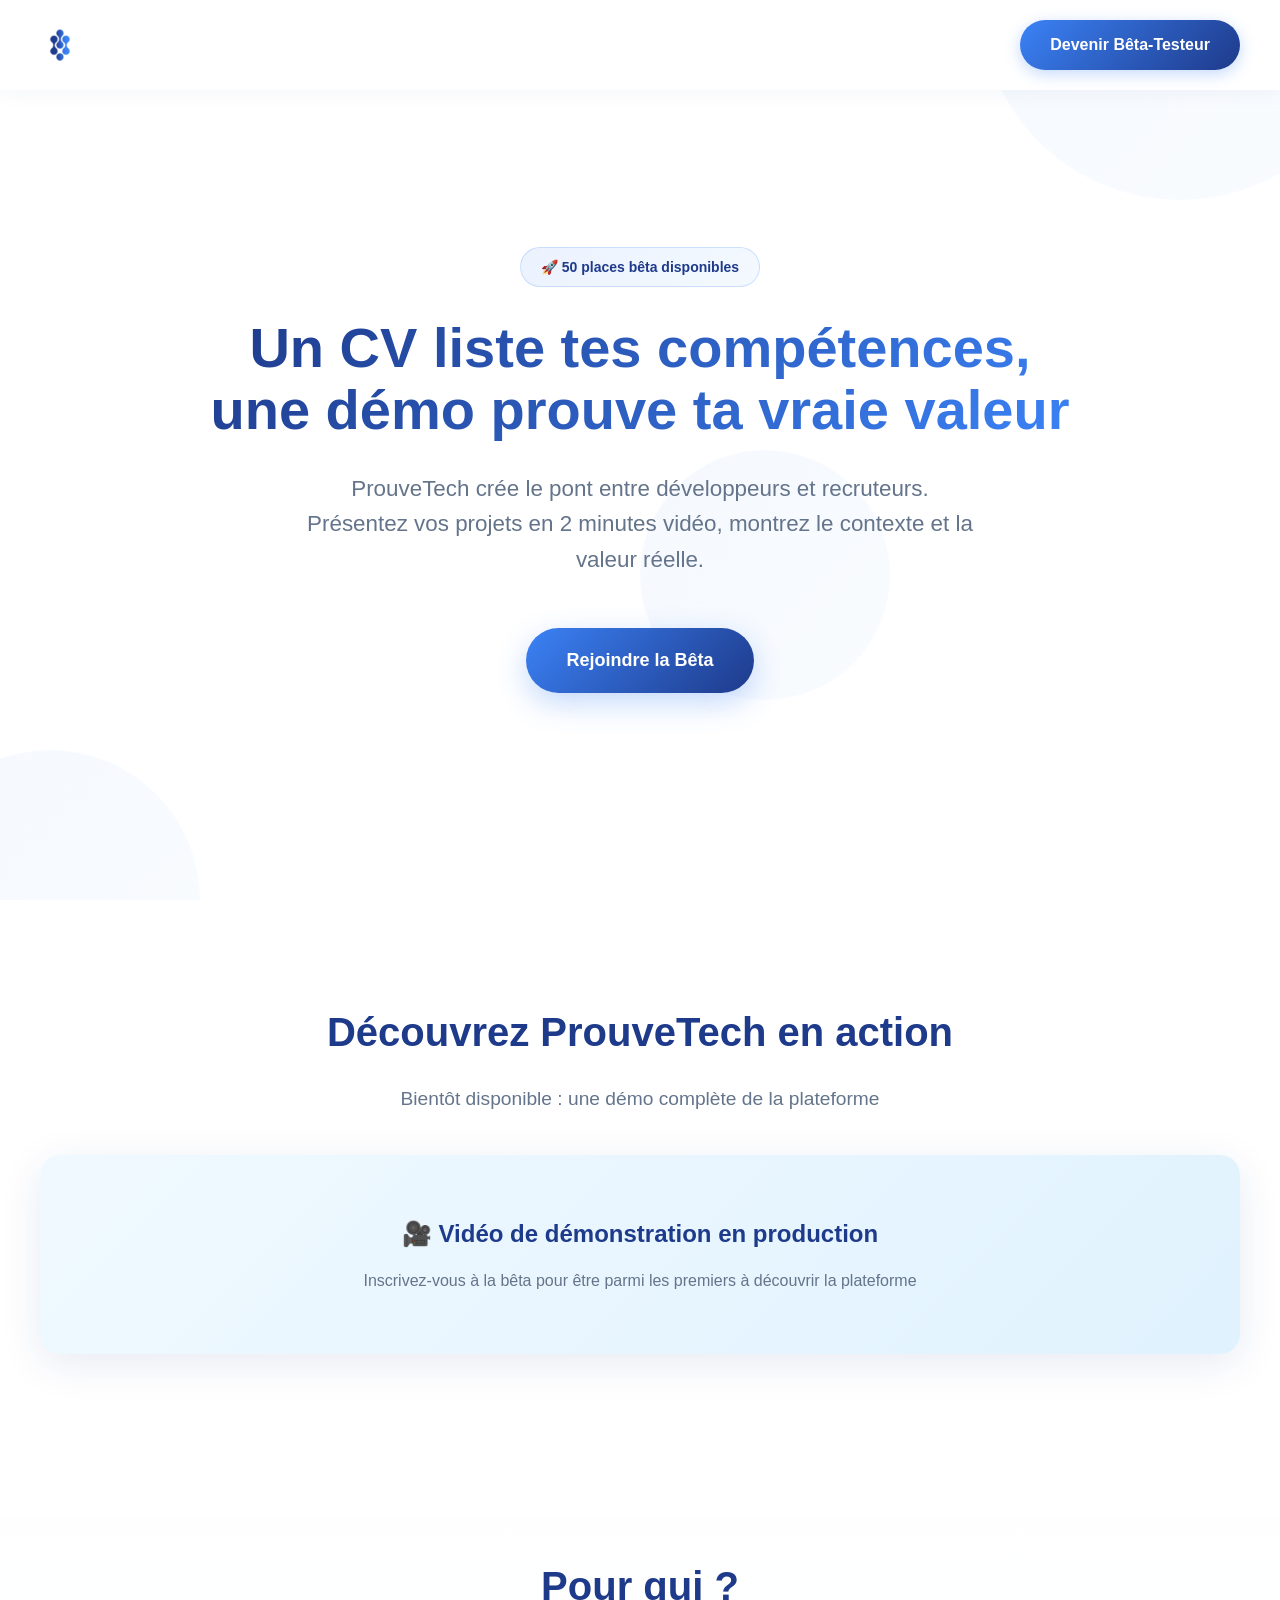
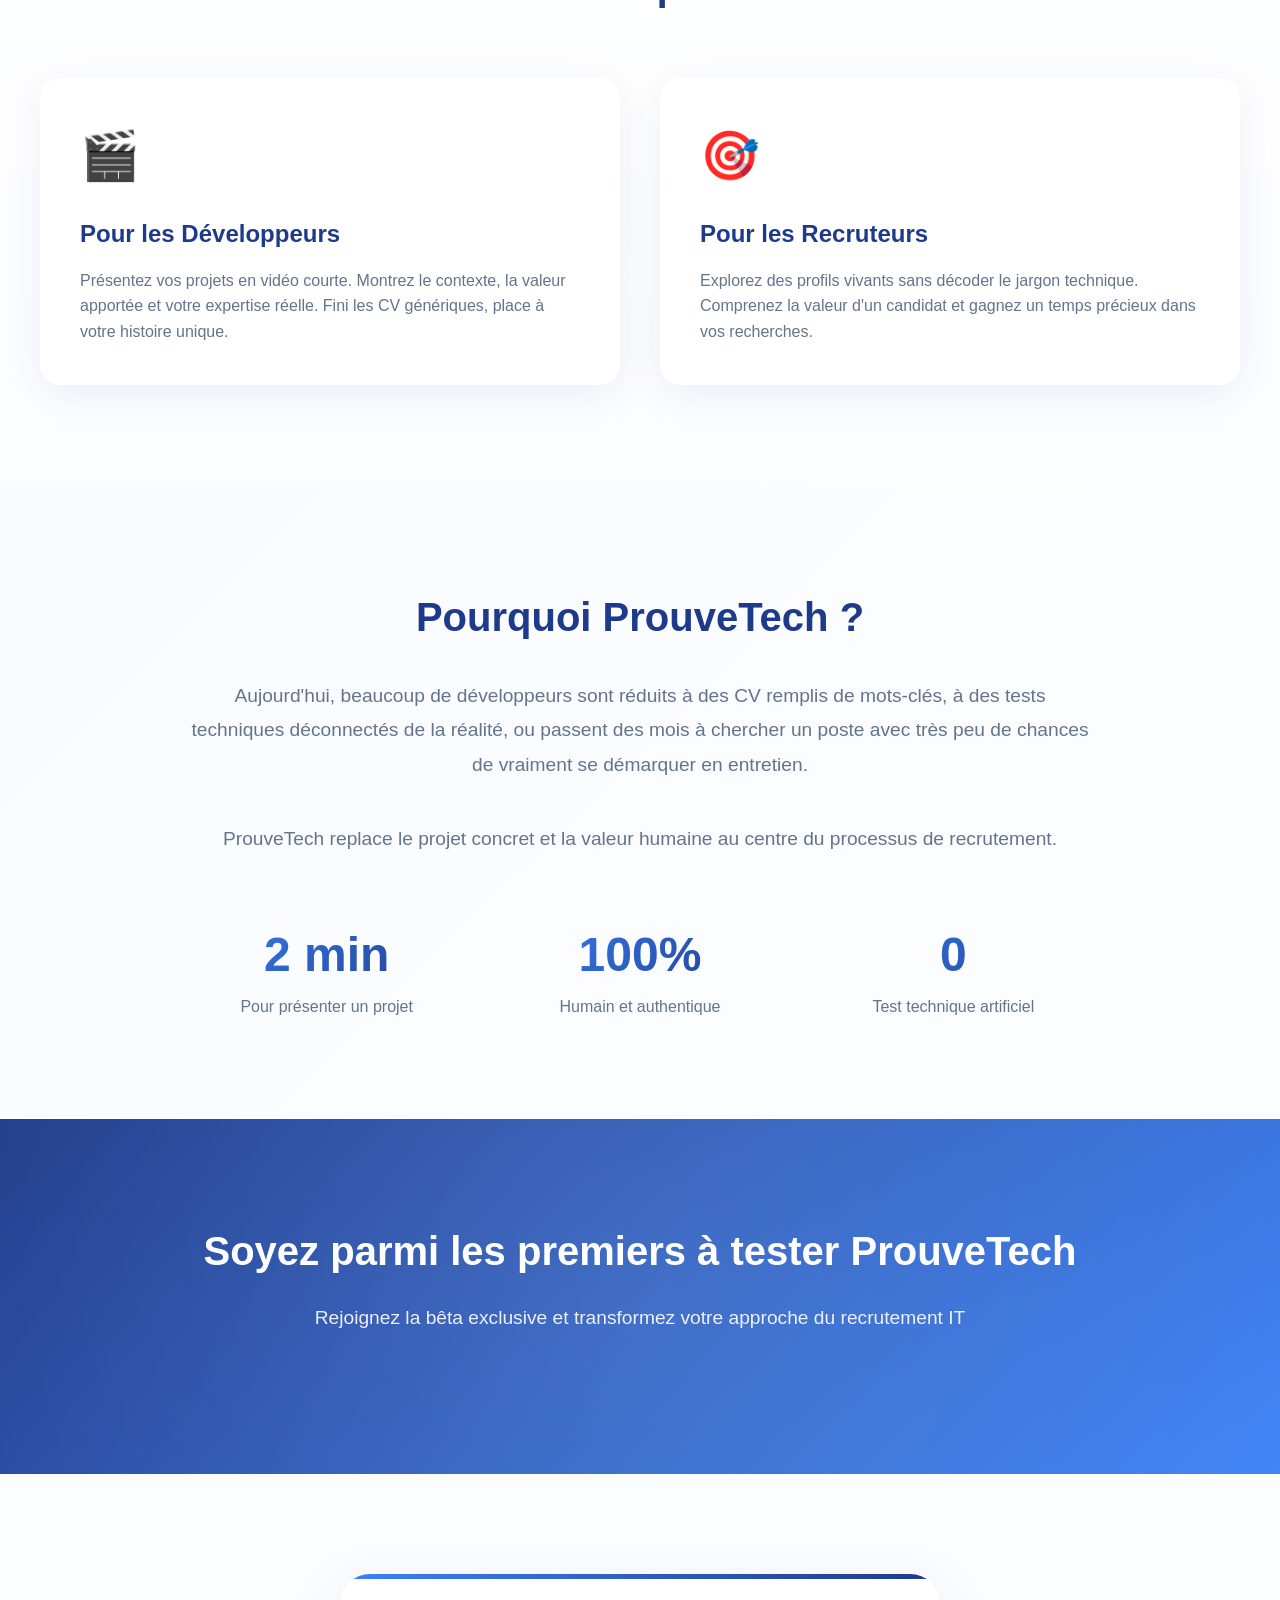
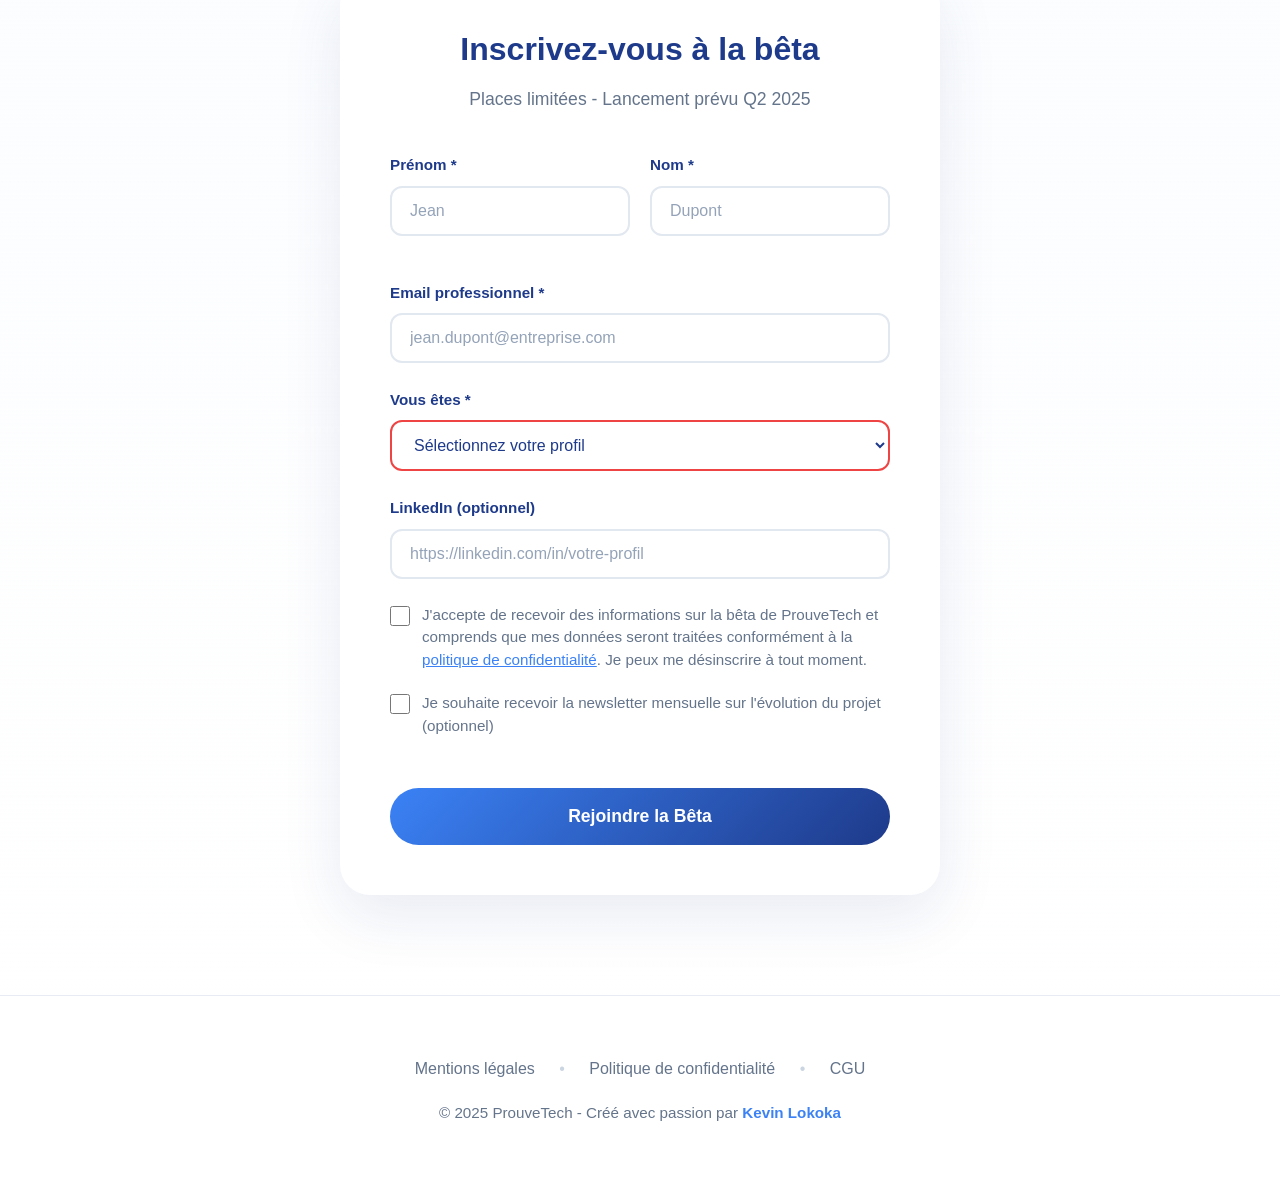
==== index.html @ 86be0322 "config" ====
<!DOCTYPE html>
<html lang="fr">
<head>
    <meta charset="UTF-8">
    <meta name="viewport" content="width=device-width, initial-scale=1.0">
    <title>ProuveTech - Prouvez votre valeur de développeur en vidéo</title>
    <meta name="description" content="ProuveTech révolutionne le recrutement IT. Présentez vos projets en 2 minutes vidéo et démarquez-vous. Rejoignez la bêta exclusive.">
    
    <!-- Open Graph / Facebook -->
    <meta property="og:type" content="website">
    <meta property="og:url" content="https://prouvetech.com/">
    <meta property="og:title" content="ProuveTech - Un CV liste vos compétences, une démo prouve votre valeur">
    <meta property="og:description" content="Créez le pont entre développeurs et recruteurs. Présentez vos projets en vidéo, montrez votre vraie valeur.">
    <meta property="og:image" content="https://prouvetech.com/images/og-image.jpg">
    
    <!-- Twitter -->
    <meta property="twitter:card" content="summary_large_image">
    <meta property="twitter:url" content="https://prouvetech.com/">
    <meta property="twitter:title" content="ProuveTech - Prouvez votre valeur de développeur">
    <meta property="twitter:description" content="Créez le pont entre développeurs et recruteurs. Présentez vos projets en vidéo.">
    
    <!-- Favicons -->
    <!-- <link rel="icon" type="image/png" sizes="32x32" href="/images/logo.png">
    <link rel="icon" type="image/png" sizes="16x16" href="/images/logo.png"> -->
    
    <!-- CSS -->
    <link rel="stylesheet" href="css/style.min.css">
    
    <!-- Google Analytics - Remplacez GA_MEASUREMENT_ID -->
    <script async src="https://www.googletagmanager.com/gtag/js?id=GA_MEASUREMENT_ID"></script>
    <script>
        window.dataLayer = window.dataLayer || [];
        function gtag(){dataLayer.push(arguments);}
        gtag('js', new Date());
        gtag('config', 'GA_MEASUREMENT_ID');
    </script>
</head>
<body>
    <!-- Fond dynamique animé -->
    <div class="dynamic-bg">
        <div class="floating-shape shape1"></div>
        <div class="floating-shape shape2"></div>
        <div class="floating-shape shape3"></div>
    </div>

    <!-- Navigation -->
    <nav>
        <div class="nav-container">
            <div class="logo">
                <img src="images/logo.png" alt="ProuveTech" class="logo-img" width="200" height="40">
            </div>
            <a href="#inscription" class="cta-nav">Devenir Bêta-Testeur</a>
        </div>
    </nav>

    <!-- Hero Section -->
    <section class="hero">
        <div class="hero-content">
            <span class="badge">🚀 50 places bêta disponibles</span>
            <h1>Un CV liste tes compétences,<br>une démo prouve ta vraie valeur</h1>
            <p class="subtitle">
                ProuveTech crée le pont entre développeurs et recruteurs.<br>
                Présentez vos projets en 2 minutes vidéo, montrez le contexte et la valeur réelle.
            </p>
            <div class="cta-container">
                <a href="#inscription" class="cta-primary">Rejoindre la Bêta</a>
                <!-- <a href="#video-demo" class="cta-secondary">Voir la Démo</a> -->
            </div>
        </div>
    </section>

    <!-- Video Section -->
    <section class="video-section fade-in-section" id="video-demo">
        <div class="video-container">
            <h2 class="video-title">Découvrez ProuveTech en action</h2>
            <p class="video-subtitle">
                Bientôt disponible : une démo complète de la plateforme
            </p>
            <div class="video-placeholder">
                <div class="video-coming-soon">🎥 Vidéo de démonstration en production</div>
                <p class="video-coming-text">
                    Inscrivez-vous à la bêta pour être parmi les premiers à découvrir la plateforme
                </p>
            </div>
        </div>
    </section>

    <!-- Features -->
    <section class="features fade-in-section" id="features">
        <div class="features-container">
            <h2 class="features-title">Pour qui ?</h2>
            <div class="features-grid">
                <div class="feature-card">
                    <span class="feature-icon">🎬</span>
                    <h3 class="feature-title">Pour les Développeurs</h3>
                    <p class="feature-description">
                        Présentez vos projets en vidéo courte. Montrez le contexte, 
                        la valeur apportée et votre expertise réelle. Fini les CV génériques, 
                        place à votre histoire unique.
                    </p>
                </div>
                <div class="feature-card">
                    <span class="feature-icon">🎯</span>
                    <h3 class="feature-title">Pour les Recruteurs</h3>
                    <p class="feature-description">
                        Explorez des profils vivants sans décoder le jargon technique. 
                        Comprenez la valeur d'un candidat et gagnez un temps 
                        précieux dans vos recherches.
                    </p>
                </div>
            </div>
        </div>
    </section>

    <!-- Value Proposition -->
    <section class="value-prop fade-in-section">
        <div class="value-prop-container">
            <h2 class="value-prop-title">Pourquoi ProuveTech ?</h2>
            <p class="value-prop-text">
                Aujourd'hui, beaucoup de développeurs sont réduits à des CV remplis de mots-clés, 
                à des tests techniques déconnectés de la réalité, 
                ou passent des mois à chercher un poste avec très peu de chances de vraiment se démarquer en entretien.
            </p>
            <p class="value-prop-text">
                ProuveTech replace le projet 
                concret et la valeur humaine au centre du processus de recrutement.
            </p>
            <div class="stats-grid">
                <div class="stat">
                    <span class="stat-number">2 min</span>
                    <span class="stat-label">Pour présenter un projet</span>
                </div>
                <div class="stat">
                    <span class="stat-number">100%</span>
                    <span class="stat-label">Humain et authentique</span>
                </div>
                <div class="stat">
                    <span class="stat-number">0</span>
                    <span class="stat-label">Test technique artificiel</span>
                </div>
            </div>
        </div>
    </section>

    <!-- CTA Section -->
    <section class="cta-section" id="inscription">
        <div class="cta-section-content">
            <h2>Soyez parmi les premiers à tester ProuveTech</h2>
            <p>Rejoignez la bêta exclusive et transformez votre approche du recrutement IT</p>
        </div>
    </section>

    <!-- Formulaire d'inscription -->
    <section class="signup-form-section" id="signup-form">
        <div class="form-container">
            <div class="form-header">
                <h2>Inscrivez-vous à la bêta</h2>
                <p>Places limitées - Lancement prévu Q2 2025</p>
            </div>
            
            <form id="betaForm" class="signup-form" action="/api/subscribe.php" method="POST">
                <div class="form-grid">
                    <div class="form-group">
                        <label for="firstName">Prénom *</label>
                        <input type="text" id="firstName" name="firstName" required placeholder="Jean" maxlength="100">
                    </div>
                    
                    <div class="form-group">
                        <label for="lastName">Nom *</label>
                        <input type="text" id="lastName" name="lastName" required placeholder="Dupont" maxlength="100">
                    </div>
                </div>
                
                <div class="form-group">
                    <label for="email">Email professionnel *</label>
                    <input type="email" id="email" name="email" required placeholder="jean.dupont@entreprise.com" maxlength="255">
                </div>
                
                <div class="form-group">
                    <label for="profile">Vous êtes *</label>
                    <select id="profile" name="profile" required>
                        <option value="">Sélectionnez votre profil</option>
                        <option value="developer">Développeur·se</option>
                        <option value="recruiter">Recruteur·se</option>
                        <option value="both">Les deux</option>
                    </select>
                </div>

                <div class="form-group">
                    <label for="linkedin">LinkedIn (optionnel)</label>
                    <input type="url" id="linkedin" name="linkedin" placeholder="https://linkedin.com/in/votre-profil">
                </div>

                <!-- Honeypot anti-spam -->
                <div style="display:none;">
                    <input type="text" name="website" tabindex="-1" autocomplete="off">
                </div>
                
                <!-- Consentement RGPD -->
                <div class="checkbox-group">
                    <label class="checkbox-label">
                        <input type="checkbox" name="consent" id="consent" required>
                        <span class="checkbox-text">
                            J'accepte de recevoir des informations sur la bêta de ProuveTech et comprends que mes données seront traitées conformément à la 
                            <a href="/legal/politique-confidentialite.html" target="_blank">politique de confidentialité</a>. 
                            Je peux me désinscrire à tout moment.
                        </span>
                    </label>
                </div>

                <div class="checkbox-group">
                    <label class="checkbox-label">
                        <input type="checkbox" name="newsletter" id="newsletter">
                        <span class="checkbox-text">
                            Je souhaite recevoir la newsletter mensuelle sur l'évolution du projet (optionnel)
                        </span>
                    </label>
                </div>
                
                <button type="submit" class="submit-btn">
                    <span class="btn-text">Rejoindre la Bêta</span>
                    <span class="btn-loader" style="display: none;">
                        <span class="spinner"></span>
                    </span>
                </button>
                
                <div class="form-success" style="display: none;">
                    <div class="success-icon">🎉</div>
                    <h3>Inscription confirmée !</h3>
                    <p>Vérifiez votre email pour confirmer votre inscription.</p>
                    <p class="success-detail">Vous recevrez vos accès bêta dès le lancement.</p>
                </div>

                <div class="form-error" style="display: none;">
                    <div class="error-icon">⚠️</div>
                    <h3>Une erreur est survenue</h3>
                    <p class="error-message"></p>
                    <button type="button" class="retry-btn" onclick="resetForm()">Réessayer</button>
                </div>
            </form>
        </div>
    </section>

    <!-- Footer -->
    <footer>
        <div class="footer-content">
            <div class="footer-links">
                <a href="/legal/mentions-legales.html">Mentions légales</a>
                <span class="separator">•</span>
                <a href="/legal/politique-confidentialite.html">Politique de confidentialité</a>
                <span class="separator">•</span>
                <a href="/legal/cgu.html">CGU</a>
            </div>
            <p class="footer-copyright">
                © 2025 ProuveTech - Créé avec passion par 
                <a href="https://www.linkedin.com/in/kevin-lokoka/" target="_blank" rel="noopener">Kevin Lokoka</a>
            </p>
        </div>
    </footer>

    <!-- Scripts -->
    <script src="js/main.min.js" defer></script>
</body>
</html>
---- css/style.min.css ----
/* ProuveTech CSS - Version optimisée */
* {
    margin: 0;
    padding: 0;
    box-sizing: border-box;
}

:root {
    --primary-blue: #1e3a8a;
    --secondary-blue: #3b82f6;
    --light-blue: #93c5fd;
    --text-gray: #64748b;
    --bg-light: #f0f9ff;
    --white: #ffffff;
    --error: #ef4444;
    --success: #10b981;
}

body {
    font-family: -apple-system, BlinkMacSystemFont, 'Segoe UI', Roboto, 'Helvetica Neue', sans-serif;
    background: var(--white);
    color: var(--primary-blue);
    overflow-x: hidden;
    position: relative;
    line-height: 1.6;
}

/* Fond animé dynamique */
.dynamic-bg {
    position: fixed;
    top: 0;
    left: 0;
    width: 100%;
    height: 100%;
    z-index: -1;
    overflow: hidden;
    pointer-events: none;
}

.floating-shape {
    position: absolute;
    border-radius: 50%;
    background: linear-gradient(135deg, rgba(59, 130, 246, 0.05), rgba(147, 197, 253, 0.05));
    animation: float 20s infinite ease-in-out;
    will-change: transform;
}

.shape1 {
    width: 400px;
    height: 400px;
    top: -200px;
    right: -100px;
    animation-duration: 25s;
}

.shape2 {
    width: 300px;
    height: 300px;
    bottom: -150px;
    left: -100px;
    animation-duration: 30s;
    animation-delay: 5s;
}

.shape3 {
    width: 250px;
    height: 250px;
    top: 50%;
    left: 50%;
    animation-duration: 35s;
    animation-delay: 10s;
}

@keyframes float {
    0%, 100% { transform: translate(0, 0) rotate(0deg) scale(1); }
    25% { transform: translate(100px, -100px) rotate(90deg) scale(1.1); }
    50% { transform: translate(-100px, 100px) rotate(180deg) scale(0.9); }
    75% { transform: translate(50px, 50px) rotate(270deg) scale(1.05); }
}

/* Navigation */
nav {
    position: fixed;
    top: 0;
    width: 100%;
    background: rgba(255, 255, 255, 0.95);
    backdrop-filter: blur(10px);
    -webkit-backdrop-filter: blur(10px);
    padding: 20px 40px;
    z-index: 1000;
    box-shadow: 0 2px 20px rgba(30, 58, 138, 0.05);
    animation: slideDown 0.5s ease-out;
}

@keyframes slideDown {
    from { transform: translateY(-100%); }
    to { transform: translateY(0); }
}

.nav-container {
    max-width: 1200px;
    margin: 0 auto;
    display: flex;
    justify-content: space-between;
    align-items: center;
}

.logo {
    display: flex;
    align-items: center;
    height: 40px;
}

.logo-img {
    height: 40px;
    width: auto;
    object-fit: contain;
    transition: transform 0.3s ease;
    cursor: pointer;
}

.logo-img:hover {
    transform: scale(1.05);
}

.cta-nav {
    background: linear-gradient(135deg, var(--secondary-blue), var(--primary-blue));
    color: var(--white);
    padding: 12px 30px;
    border-radius: 50px;
    text-decoration: none;
    font-weight: 600;
    transition: all 0.3s ease;
    box-shadow: 0 4px 15px rgba(59, 130, 246, 0.3);
}

.cta-nav:hover {
    transform: translateY(-2px);
    box-shadow: 0 6px 25px rgba(59, 130, 246, 0.4);
}

/* Hero Section */
.hero {
    min-height: 100vh;
    display: flex;
    align-items: center;
    justify-content: center;
    padding: 120px 40px 80px;
    position: relative;
}

.hero-content {
    max-width: 1200px;
    text-align: center;
    animation: fadeInUp 1s ease-out;
}

@keyframes fadeInUp {
    from {
        opacity: 0;
        transform: translateY(30px);
    }
    to {
        opacity: 1;
        transform: translateY(0);
    }
}

.badge {
    display: inline-block;
    background: linear-gradient(135deg, rgba(59, 130, 246, 0.1), rgba(147, 197, 253, 0.1));
    color: var(--primary-blue);
    padding: 8px 20px;
    border-radius: 50px;
    font-size: 14px;
    font-weight: 600;
    margin-bottom: 30px;
    animation: slideIn 0.5s ease-out;
    border: 1px solid rgba(59, 130, 246, 0.2);
}

@keyframes slideIn {
    from { transform: translateX(-50px); opacity: 0; }
    to { transform: translateX(0); opacity: 1; }
}

h1 {
    font-size: clamp(2rem, 5vw, 3.5rem);
    font-weight: 800;
    line-height: 1.1;
    margin-bottom: 30px;
    background: linear-gradient(135deg, var(--primary-blue), var(--secondary-blue));
    -webkit-background-clip: text;
    -webkit-text-fill-color: transparent;
    background-clip: text;
    animation: fadeIn 1s ease-out 0.2s both;
}

@keyframes fadeIn {
    from { opacity: 0; }
    to { opacity: 1; }
}

.subtitle {
    font-size: clamp(1.1rem, 2vw, 1.4rem);
    color: var(--text-gray);
    margin-bottom: 50px;
    max-width: 700px;
    margin-left: auto;
    margin-right: auto;
    animation: fadeIn 1s ease-out 0.4s both;
}

.cta-container {
    display: flex;
    gap: 20px;
    justify-content: center;
    flex-wrap: wrap;
    animation: fadeIn 1s ease-out 0.6s both;
}

.cta-primary {
    background: linear-gradient(135deg, var(--secondary-blue), var(--primary-blue));
    color: var(--white);
    padding: 18px 40px;
    border-radius: 50px;
    text-decoration: none;
    font-size: 18px;
    font-weight: 600;
    transition: all 0.3s ease;
    box-shadow: 0 10px 30px rgba(59, 130, 246, 0.3);
    position: relative;
    overflow: hidden;
}

.cta-primary::before {
    content: '';
    position: absolute;
    top: 0;
    left: -100%;
    width: 100%;
    height: 100%;
    background: linear-gradient(90deg, transparent, rgba(255,255,255,0.2), transparent);
    transition: left 0.5s;
}

.cta-primary:hover::before {
    left: 100%;
}

.cta-primary:hover {
    transform: translateY(-3px);
    box-shadow: 0 15px 40px rgba(59, 130, 246, 0.4);
}

.cta-secondary {
    background: var(--white);
    color: var(--primary-blue);
    padding: 18px 40px;
    border-radius: 50px;
    text-decoration: none;
    font-size: 18px;
    font-weight: 600;
    border: 2px solid var(--secondary-blue);
    transition: all 0.3s ease;
}

.cta-secondary:hover {
    background: var(--bg-light);
    transform: translateY(-3px);
    box-shadow: 0 10px 30px rgba(59, 130, 246, 0.2);
}

/* Features Grid */
.features {
    padding: 100px 40px;
    background: linear-gradient(180deg, transparent, rgba(59, 130, 246, 0.02));
}

.features-container {
    max-width: 1200px;
    margin: 0 auto;
}

.features-title {
    text-align: center;
    font-size: clamp(2rem, 4vw, 2.5rem);
    margin-bottom: 60px;
    color: var(--primary-blue);
}

.features-grid {
    display: grid;
    grid-template-columns: repeat(auto-fit, minmax(300px, 1fr));
    gap: 40px;
}

.feature-card {
    background: var(--white);
    padding: 40px;
    border-radius: 20px;
    box-shadow: 0 10px 40px rgba(30, 58, 138, 0.08);
    transition: all 0.3s ease;
    position: relative;
    overflow: hidden;
}

.feature-card::before {
    content: '';
    position: absolute;
    top: 0;
    left: 0;
    width: 100%;
    height: 4px;
    background: linear-gradient(90deg, var(--secondary-blue), var(--primary-blue));
    transform: scaleX(0);
    transition: transform 0.3s ease;
}

.feature-card:hover::before {
    transform: scaleX(1);
}

.feature-card:hover {
    transform: translateY(-10px);
    box-shadow: 0 20px 60px rgba(30, 58, 138, 0.15);
}

.feature-icon {
    font-size: 3rem;
    margin-bottom: 20px;
    display: inline-block;
    animation: bounce 2s infinite;
}

@keyframes bounce {
    0%, 100% { transform: translateY(0); }
    50% { transform: translateY(-10px); }
}

.feature-title {
    font-size: 1.5rem;
    margin-bottom: 15px;
    color: var(--primary-blue);
}

.feature-description {
    color: var(--text-gray);
    line-height: 1.6;
}

/* Value Proposition */
.value-prop {
    padding: 100px 40px;
    background: linear-gradient(135deg, rgba(59, 130, 246, 0.03), rgba(147, 197, 253, 0.03));
}

.value-prop-container {
    max-width: 900px;
    margin: 0 auto;
    text-align: center;
}

.value-prop-title {
    font-size: clamp(2rem, 4vw, 2.5rem);
    margin-bottom: 30px;
    color: var(--primary-blue);
}

.value-prop-text {
    font-size: 1.2rem;
    color: var(--text-gray);
    line-height: 1.8;
    margin-bottom: 40px;
}

.stats-grid {
    display: grid;
    grid-template-columns: repeat(auto-fit, minmax(200px, 1fr));
    gap: 40px;
    margin-top: 60px;
}

.stat {
    text-align: center;
}

.stat-number {
    font-size: clamp(2.5rem, 4vw, 3rem);
    font-weight: 800;
    background: linear-gradient(135deg, var(--secondary-blue), var(--primary-blue));
    -webkit-background-clip: text;
    -webkit-text-fill-color: transparent;
    background-clip: text;
    display: block;
    animation: countUp 2s ease-out;
}

@keyframes countUp {
    from { opacity: 0; transform: scale(0.5); }
    to { opacity: 1; transform: scale(1); }
}

.stat-label {
    color: var(--text-gray);
    margin-top: 10px;
}

/* Video Section */
.video-section {
    padding: 100px 40px;
    background: var(--white);
}

.video-container {
    max-width: 1200px;
    margin: 0 auto;
    text-align: center;
}

.video-title {
    font-size: clamp(2rem, 4vw, 2.5rem);
    color: var(--primary-blue);
    margin-bottom: 20px;
}

.video-subtitle {
    font-size: 1.2rem;
    color: var(--text-gray);
    margin-bottom: 40px;
}

.video-placeholder {
    background: linear-gradient(135deg, var(--bg-light), #e0f2fe);
    border-radius: 20px;
    padding: 60px;
    box-shadow: 0 10px 40px rgba(30, 58, 138, 0.1);
}

.video-coming-soon {
    font-size: 1.5rem;
    color: var(--primary-blue);
    font-weight: 600;
    margin-bottom: 15px;
}

.video-coming-text {
    color: var(--text-gray);
}

/* CTA Section */
.cta-section {
    padding: 100px 40px;
    background: linear-gradient(135deg, var(--primary-blue), var(--secondary-blue));
    text-align: center;
    position: relative;
    overflow: hidden;
}

.cta-section::before {
    content: '';
    position: absolute;
    top: -50%;
    left: -50%;
    width: 200%;
    height: 200%;
    background: radial-gradient(circle, rgba(255,255,255,0.1) 0%, transparent 70%);
    animation: rotate 30s linear infinite;
}

@keyframes rotate {
    from { transform: rotate(0deg); }
    to { transform: rotate(360deg); }
}

.cta-section-content {
    position: relative;
    z-index: 1;
}

.cta-section h2 {
    color: var(--white);
    font-size: clamp(2rem, 4vw, 2.5rem);
    margin-bottom: 20px;
}

.cta-section p {
    color: rgba(255,255,255,0.9);
    font-size: 1.2rem;
    margin-bottom: 40px;
}

/* Formulaire d'inscription */
.signup-form-section {
    padding: 100px 40px;
    background: linear-gradient(180deg, rgba(59, 130, 246, 0.02), var(--white));
    position: relative;
}

.form-container {
    max-width: 600px;
    margin: 0 auto;
    background: var(--white);
    border-radius: 30px;
    padding: 50px;
    box-shadow: 0 20px 60px rgba(30, 58, 138, 0.1);
    position: relative;
    overflow: hidden;
}

.form-container::before {
    content: '';
    position: absolute;
    top: 0;
    left: 0;
    right: 0;
    height: 5px;
    background: linear-gradient(90deg, var(--secondary-blue), var(--primary-blue));
}

.form-header {
    text-align: center;
    margin-bottom: 40px;
}

.form-header h2 {
    color: var(--primary-blue);
    font-size: clamp(1.5rem, 3vw, 2rem);
    margin-bottom: 10px;
}

.form-header p {
    color: var(--text-gray);
    font-size: 1.1rem;
}

.signup-form {
    position: relative;
}

.form-grid {
    display: grid;
    grid-template-columns: 1fr 1fr;
    gap: 20px;
    margin-bottom: 20px;
}

.form-group {
    margin-bottom: 25px;
}

.form-group label {
    display: block;
    color: var(--primary-blue);
    font-weight: 600;
    margin-bottom: 8px;
    font-size: 0.95rem;
}

.form-group input,
.form-group select,
.form-group textarea {
    width: 100%;
    padding: 14px 18px;
    border: 2px solid #e2e8f0;
    border-radius: 12px;
    font-size: 1rem;
    transition: all 0.3s ease;
    background: var(--white);
    color: var(--primary-blue);
}

.form-group input:focus,
.form-group select:focus,
.form-group textarea:focus {
    outline: none;
    border-color: var(--secondary-blue);
    box-shadow: 0 0 0 3px rgba(59, 130, 246, 0.1);
    transform: translateY(-2px);
}

.form-group input::placeholder,
.form-group textarea::placeholder {
    color: #94a3b8;
}

.checkbox-group {
    margin-bottom: 20px;
}

.checkbox-label {
    display: flex;
    align-items: flex-start;
    cursor: pointer;
    user-select: none;
}

.checkbox-label input[type="checkbox"] {
    margin-right: 12px;
    margin-top: 2px;
    width: 20px;
    height: 20px;
    cursor: pointer;
    accent-color: var(--secondary-blue);
    flex-shrink: 0;
}

.checkbox-text {
    color: var(--text-gray);
    font-size: 0.95rem;
    line-height: 1.5;
}

.checkbox-text a {
    color: var(--secondary-blue);
    text-decoration: underline;
}

.checkbox-text a:hover {
    color: var(--primary-blue);
}

.submit-btn {
    width: 100%;
    padding: 18px;
    background: linear-gradient(135deg, var(--secondary-blue), var(--primary-blue));
    color: var(--white);
    border: none;
    border-radius: 50px;
    font-size: 1.1rem;
    font-weight: 700;
    cursor: pointer;
    transition: all 0.3s ease;
    position: relative;
    overflow: hidden;
    margin-top: 30px;
}

.submit-btn::before {
    content: '';
    position: absolute;
    top: 0;
    left: -100%;
    width: 100%;
    height: 100%;
    background: linear-gradient(90deg, transparent, rgba(255,255,255,0.3), transparent);
    transition: left 0.5s;
}

.submit-btn:hover::before {
    left: 100%;
}

.submit-btn:hover {
    transform: translateY(-2px);
    box-shadow: 0 10px 30px rgba(59, 130, 246, 0.4);
}

.submit-btn:active {
    transform: translateY(0);
}

.submit-btn:disabled {
    opacity: 0.7;
    cursor: not-allowed;
}

.btn-loader {
    display: flex;
    align-items: center;
    justify-content: center;
}

.spinner {
    width: 20px;
    height: 20px;
    border: 3px solid rgba(255, 255, 255, 0.3);
    border-top-color: var(--white);
    border-radius: 50%;
    animation: spin 0.8s linear infinite;
}

@keyframes spin {
    to { transform: rotate(360deg); }
}

.form-success,
.form-error {
    text-align: center;
    padding: 40px;
    animation: fadeInScale 0.5s ease;
}

@keyframes fadeInScale {
    from {
        opacity: 0;
        transform: scale(0.9);
    }
    to {
        opacity: 1;
        transform: scale(1);
    }
}

.success-icon,
.error-icon {
    font-size: 4rem;
    margin-bottom: 20px;
    animation: bounce 1s ease;
}

.form-success h3,
.form-error h3 {
    color: var(--primary-blue);
    font-size: 1.8rem;
    margin-bottom: 15px;
}

.form-success p,
.form-error p {
    color: var(--text-gray);
    font-size: 1.1rem;
    margin-bottom: 10px;
}

.success-detail {
    font-size: 0.95rem;
    color: var(--text-gray);
    margin-top: 10px;
}

.error-message {
    color: var(--error);
}

.retry-btn {
    margin-top: 20px;
    padding: 12px 30px;
    background: var(--secondary-blue);
    color: var(--white);
    border: none;
    border-radius: 50px;
    font-weight: 600;
    cursor: pointer;
    transition: all 0.3s ease;
}

.retry-btn:hover {
    background: var(--primary-blue);
    transform: translateY(-2px);
}

/* Footer */
footer {
    padding: 60px 40px;
    background: var(--white);
    border-top: 1px solid rgba(30, 58, 138, 0.1);
}

.footer-content {
    max-width: 1200px;
    margin: 0 auto;
    text-align: center;
}

.footer-links {
    margin-bottom: 20px;
}

.footer-links a {
    color: var(--text-gray);
    text-decoration: none;
    transition: color 0.3s ease;
    padding: 0 10px;
}

.footer-links a:hover {
    color: var(--primary-blue);
}

.separator {
    color: #cbd5e1;
    margin: 0 10px;
}

.footer-copyright {
    color: var(--text-gray);
    font-size: 0.95rem;
}

.footer-copyright a {
    color: var(--secondary-blue);
    text-decoration: none;
    font-weight: 600;
}

.footer-copyright a:hover {
    text-decoration: underline;
}

/* Animations pour les champs de formulaire */
.form-group input:invalid:not(:placeholder-shown),
.form-group select:invalid:not(:placeholder-shown) {
    border-color: var(--error);
    animation: shake 0.3s ease;
}

@keyframes shake {
    0%, 100% { transform: translateX(0); }
    25% { transform: translateX(-5px); }
    75% { transform: translateX(5px); }
}

/* Loading animation */
.fade-in-section {
    opacity: 0;
    transform: translateY(30px);
    transition: all 0.8s ease;
}

.fade-in-section.visible {
    opacity: 1;
    transform: translateY(0);
}

/* Responsive */
@media (max-width: 768px) {
    nav {
        padding: 15px 20px;
    }

    .hero {
        padding: 100px 20px 60px;
    }

    .features-grid {
        grid-template-columns: 1fr;
        gap: 30px;
    }
    
    .stats-grid {
        grid-template-columns: 1fr;
    }
    
    .cta-container {
        flex-direction: column;
        align-items: center;
    }
    
    .cta-primary, .cta-secondary {
        width: 100%;
        max-width: 300px;
    }

    .form-grid {
        grid-template-columns: 1fr;
    }

    .form-container {
        padding: 30px 20px;
        border-radius: 20px;
    }

    .footer-links {
        display: flex;
        flex-direction: column;
        gap: 10px;
    }

    .separator {
        display: none;
    }
}

@media (prefers-reduced-motion: reduce) {
    *,
    *::before,
    *::after {
        animation-duration: 0.01ms !important;
        animation-iteration-count: 1 !important;
        transition-duration: 0.01ms !important;
    }
}
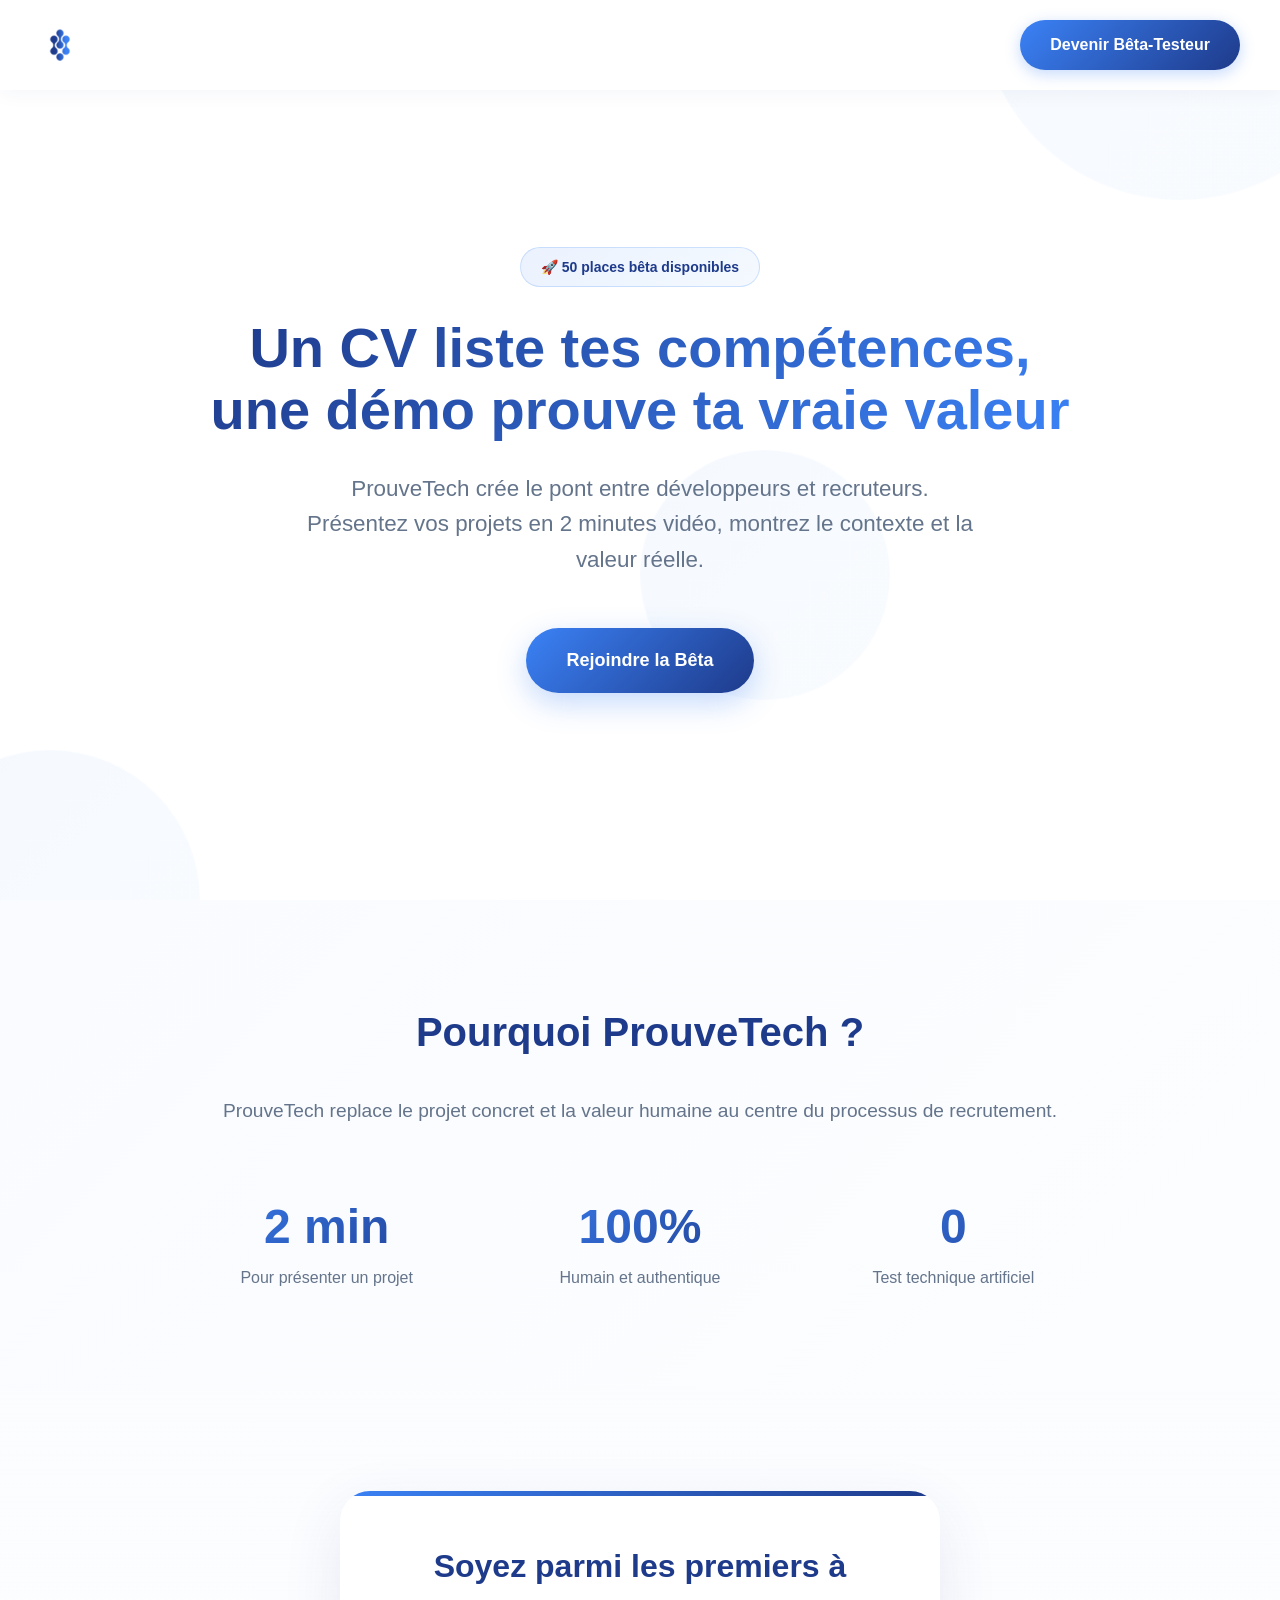
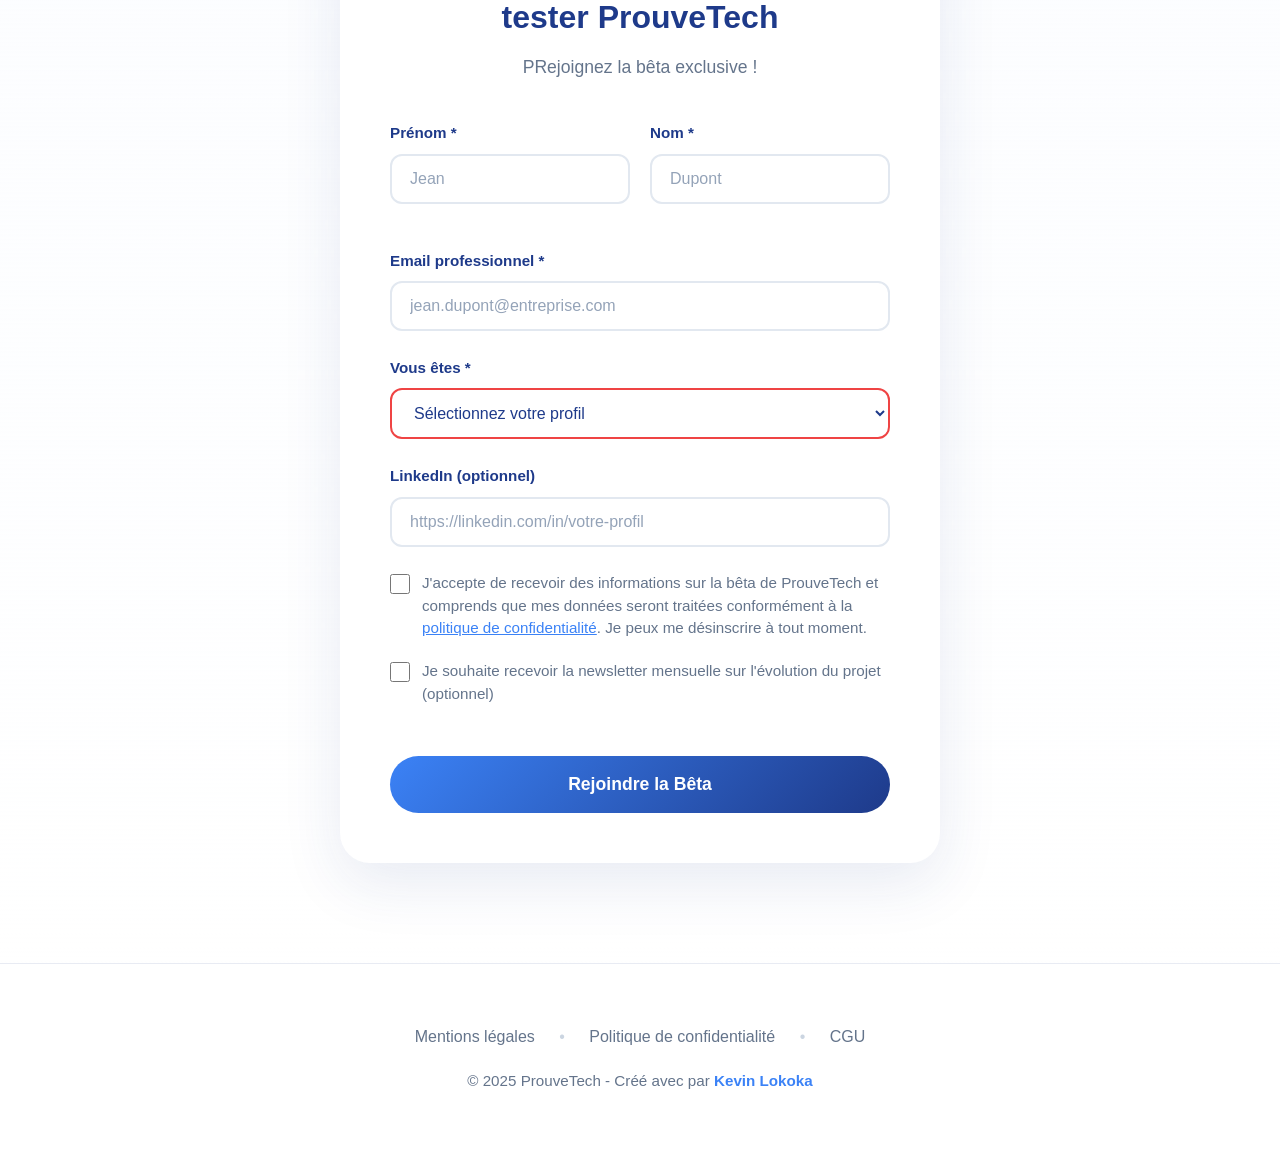
==== commit a931da88: "home update" ====
--- a/index.html
+++ b/index.html
@@ -20,8 +20,8 @@
     <meta property="twitter:description" content="Créez le pont entre développeurs et recruteurs. Présentez vos projets en vidéo.">
     
     <!-- Favicons -->
-    <!-- <link rel="icon" type="image/png" sizes="32x32" href="/images/logo.png">
-    <link rel="icon" type="image/png" sizes="16x16" href="/images/logo.png"> -->
+    <link rel="icon" type="image/png" sizes="32x32" href="/images/logo.png">
+    <link rel="icon" type="image/png" sizes="16x16" href="/images/logo.png">
     
     <!-- CSS -->
     <link rel="stylesheet" href="css/style.min.css">
@@ -69,58 +69,10 @@
         </div>
     </section>
 
-    <!-- Video Section -->
-    <section class="video-section fade-in-section" id="video-demo">
-        <div class="video-container">
-            <h2 class="video-title">Découvrez ProuveTech en action</h2>
-            <p class="video-subtitle">
-                Bientôt disponible : une démo complète de la plateforme
-            </p>
-            <div class="video-placeholder">
-                <div class="video-coming-soon">🎥 Vidéo de démonstration en production</div>
-                <p class="video-coming-text">
-                    Inscrivez-vous à la bêta pour être parmi les premiers à découvrir la plateforme
-                </p>
-            </div>
-        </div>
-    </section>
-
-    <!-- Features -->
-    <section class="features fade-in-section" id="features">
-        <div class="features-container">
-            <h2 class="features-title">Pour qui ?</h2>
-            <div class="features-grid">
-                <div class="feature-card">
-                    <span class="feature-icon">🎬</span>
-                    <h3 class="feature-title">Pour les Développeurs</h3>
-                    <p class="feature-description">
-                        Présentez vos projets en vidéo courte. Montrez le contexte, 
-                        la valeur apportée et votre expertise réelle. Fini les CV génériques, 
-                        place à votre histoire unique.
-                    </p>
-                </div>
-                <div class="feature-card">
-                    <span class="feature-icon">🎯</span>
-                    <h3 class="feature-title">Pour les Recruteurs</h3>
-                    <p class="feature-description">
-                        Explorez des profils vivants sans décoder le jargon technique. 
-                        Comprenez la valeur d'un candidat et gagnez un temps 
-                        précieux dans vos recherches.
-                    </p>
-                </div>
-            </div>
-        </div>
-    </section>
-
     <!-- Value Proposition -->
     <section class="value-prop fade-in-section">
         <div class="value-prop-container">
             <h2 class="value-prop-title">Pourquoi ProuveTech ?</h2>
-            <p class="value-prop-text">
-                Aujourd'hui, beaucoup de développeurs sont réduits à des CV remplis de mots-clés, 
-                à des tests techniques déconnectés de la réalité, 
-                ou passent des mois à chercher un poste avec très peu de chances de vraiment se démarquer en entretien.
-            </p>
             <p class="value-prop-text">
                 ProuveTech replace le projet 
                 concret et la valeur humaine au centre du processus de recrutement.
@@ -142,20 +94,12 @@
         </div>
     </section>
 
-    <!-- CTA Section -->
-    <section class="cta-section" id="inscription">
-        <div class="cta-section-content">
-            <h2>Soyez parmi les premiers à tester ProuveTech</h2>
-            <p>Rejoignez la bêta exclusive et transformez votre approche du recrutement IT</p>
-        </div>
-    </section>
-
     <!-- Formulaire d'inscription -->
     <section class="signup-form-section" id="signup-form">
         <div class="form-container">
             <div class="form-header">
-                <h2>Inscrivez-vous à la bêta</h2>
-                <p>Places limitées - Lancement prévu Q2 2025</p>
+                <h2>Soyez parmi les premiers à tester ProuveTech</h2>
+                <p>PRejoignez la bêta exclusive !</p>
             </div>
             
             <form id="betaForm" class="signup-form" action="/api/subscribe.php" method="POST">
@@ -252,7 +196,7 @@
                 <a href="/legal/cgu.html">CGU</a>
             </div>
             <p class="footer-copyright">
-                © 2025 ProuveTech - Créé avec passion par 
+                © 2025 ProuveTech - Créé avec par 
                 <a href="https://www.linkedin.com/in/kevin-lokoka/" target="_blank" rel="noopener">Kevin Lokoka</a>
             </p>
         </div>
--- a/css/style.min.css
+++ b/css/style.min.css
@@ -404,57 +404,6 @@
 .stat-label {
     color: var(--text-gray);
     margin-top: 10px;
-}
-
-/* Video Section */
-.video-section {
-    padding: 100px 40px;
-    background: var(--white);
-}
-
-.video-container {
-    max-width: 1200px;
-    margin: 0 auto;
-    text-align: center;
-}
-
-.video-title {
-    font-size: clamp(2rem, 4vw, 2.5rem);
-    color: var(--primary-blue);
-    margin-bottom: 20px;
-}
-
-.video-subtitle {
-    font-size: 1.2rem;
-    color: var(--text-gray);
-    margin-bottom: 40px;
-}
-
-.video-placeholder {
-    background: linear-gradient(135deg, var(--bg-light), #e0f2fe);
-    border-radius: 20px;
-    padding: 60px;
-    box-shadow: 0 10px 40px rgba(30, 58, 138, 0.1);
-}
-
-.video-coming-soon {
-    font-size: 1.5rem;
-    color: var(--primary-blue);
-    font-weight: 600;
-    margin-bottom: 15px;
-}
-
-.video-coming-text {
-    color: var(--text-gray);
-}
-
-/* CTA Section */
-.cta-section {
-    padding: 100px 40px;
-    background: linear-gradient(135deg, var(--primary-blue), var(--secondary-blue));
-    text-align: center;
-    position: relative;
-    overflow: hidden;
 }
 
 .cta-section::before {
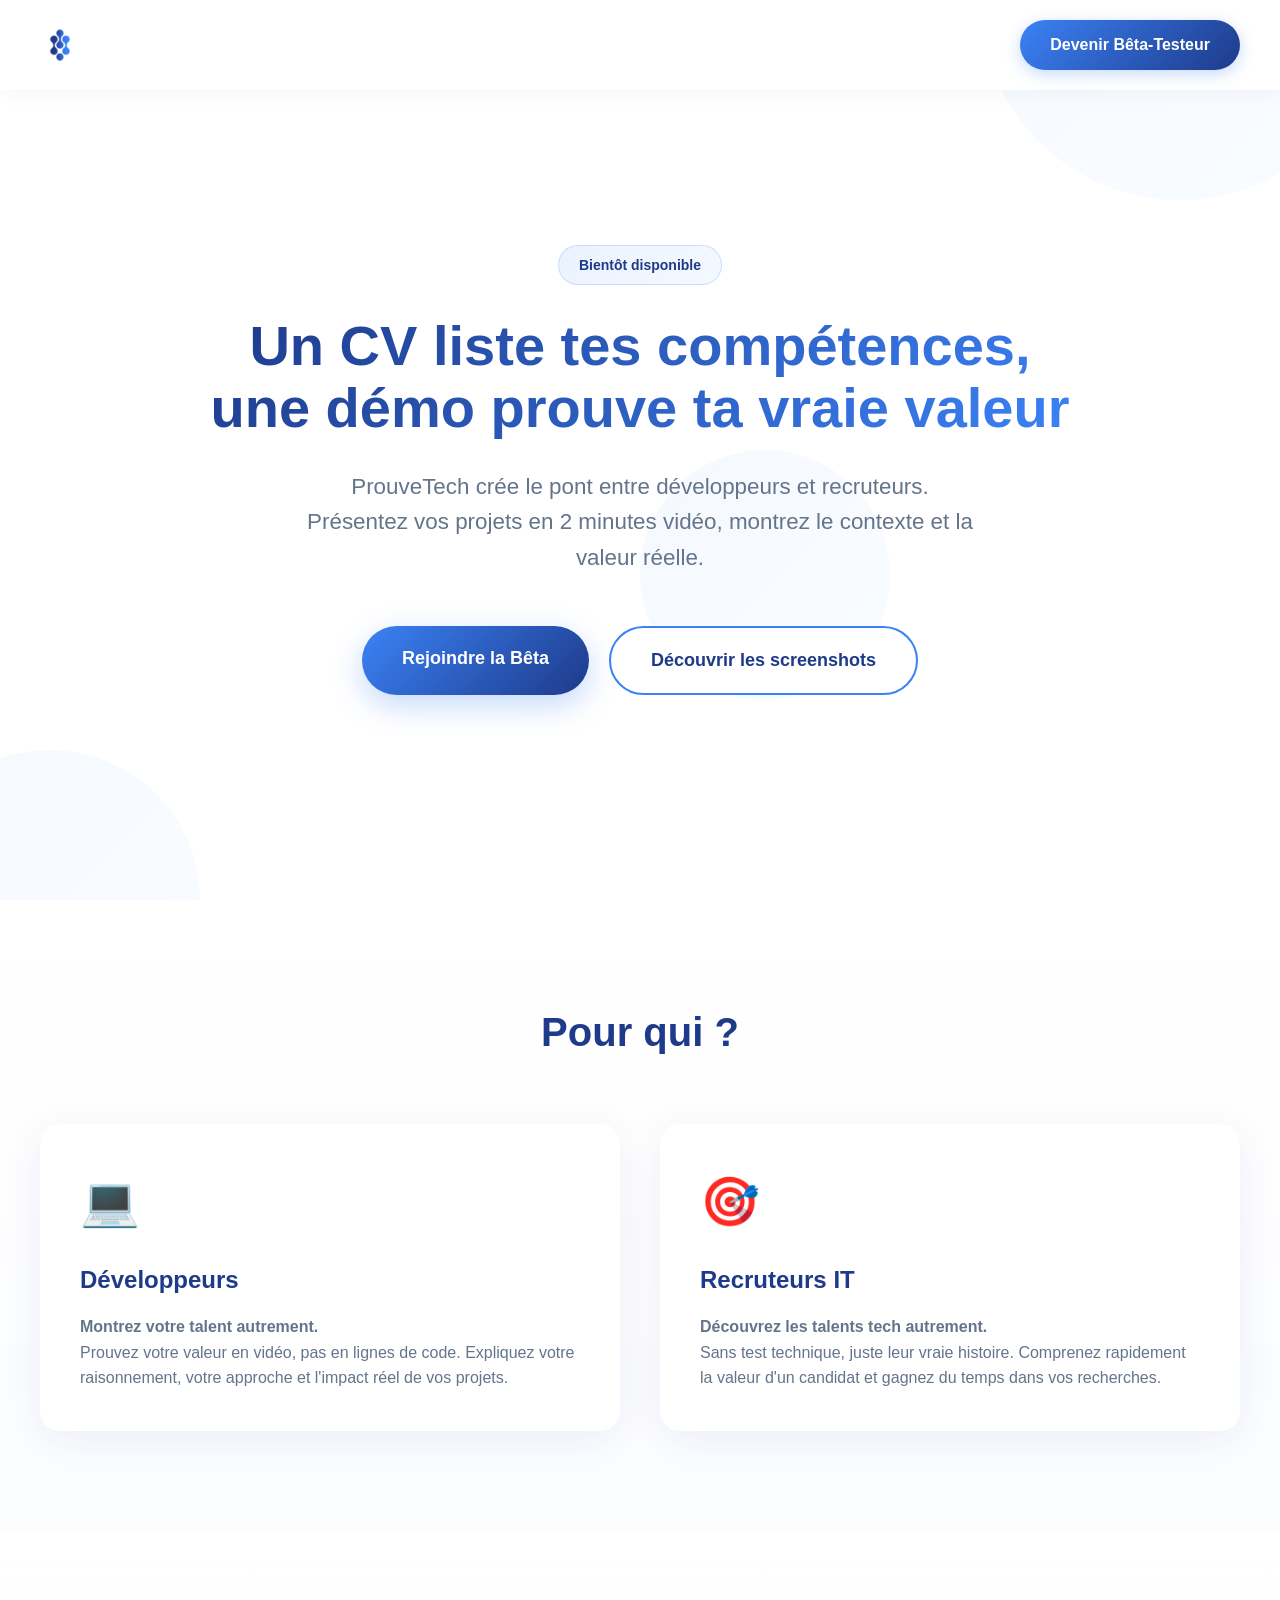
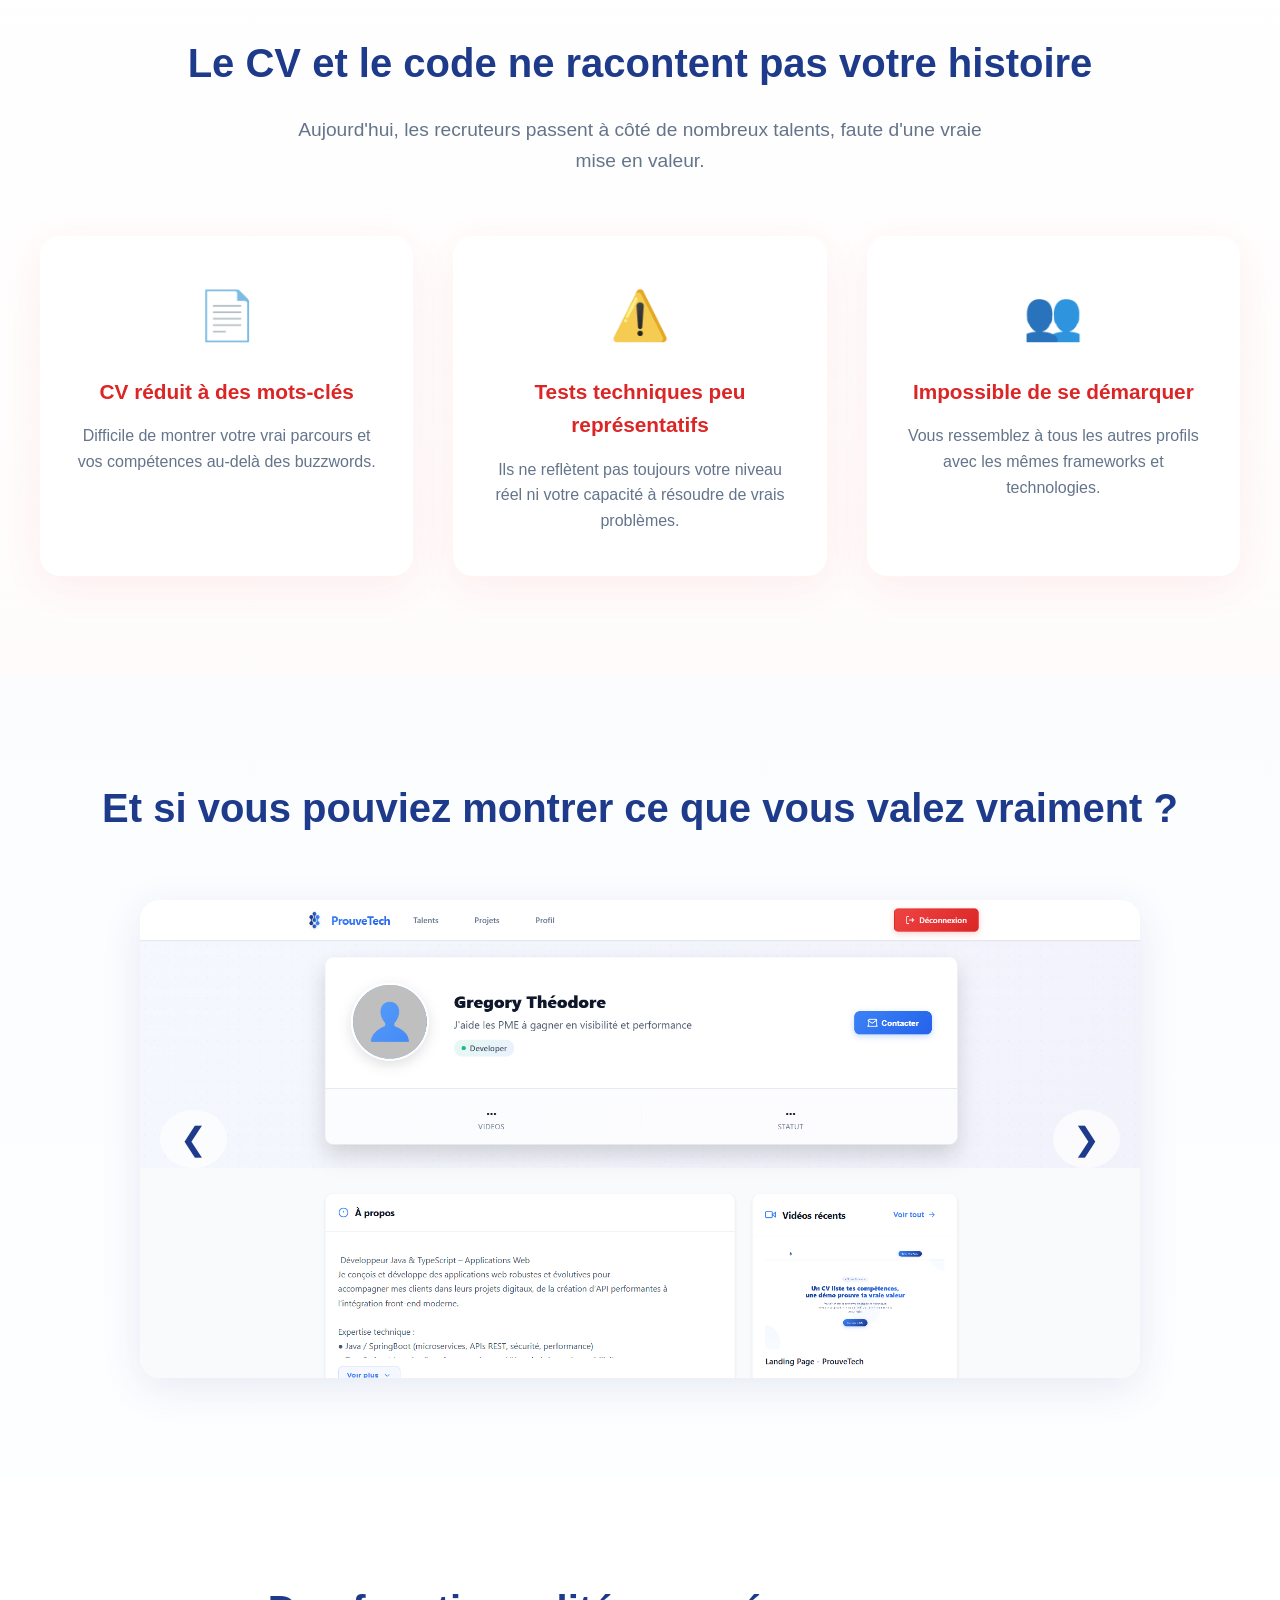
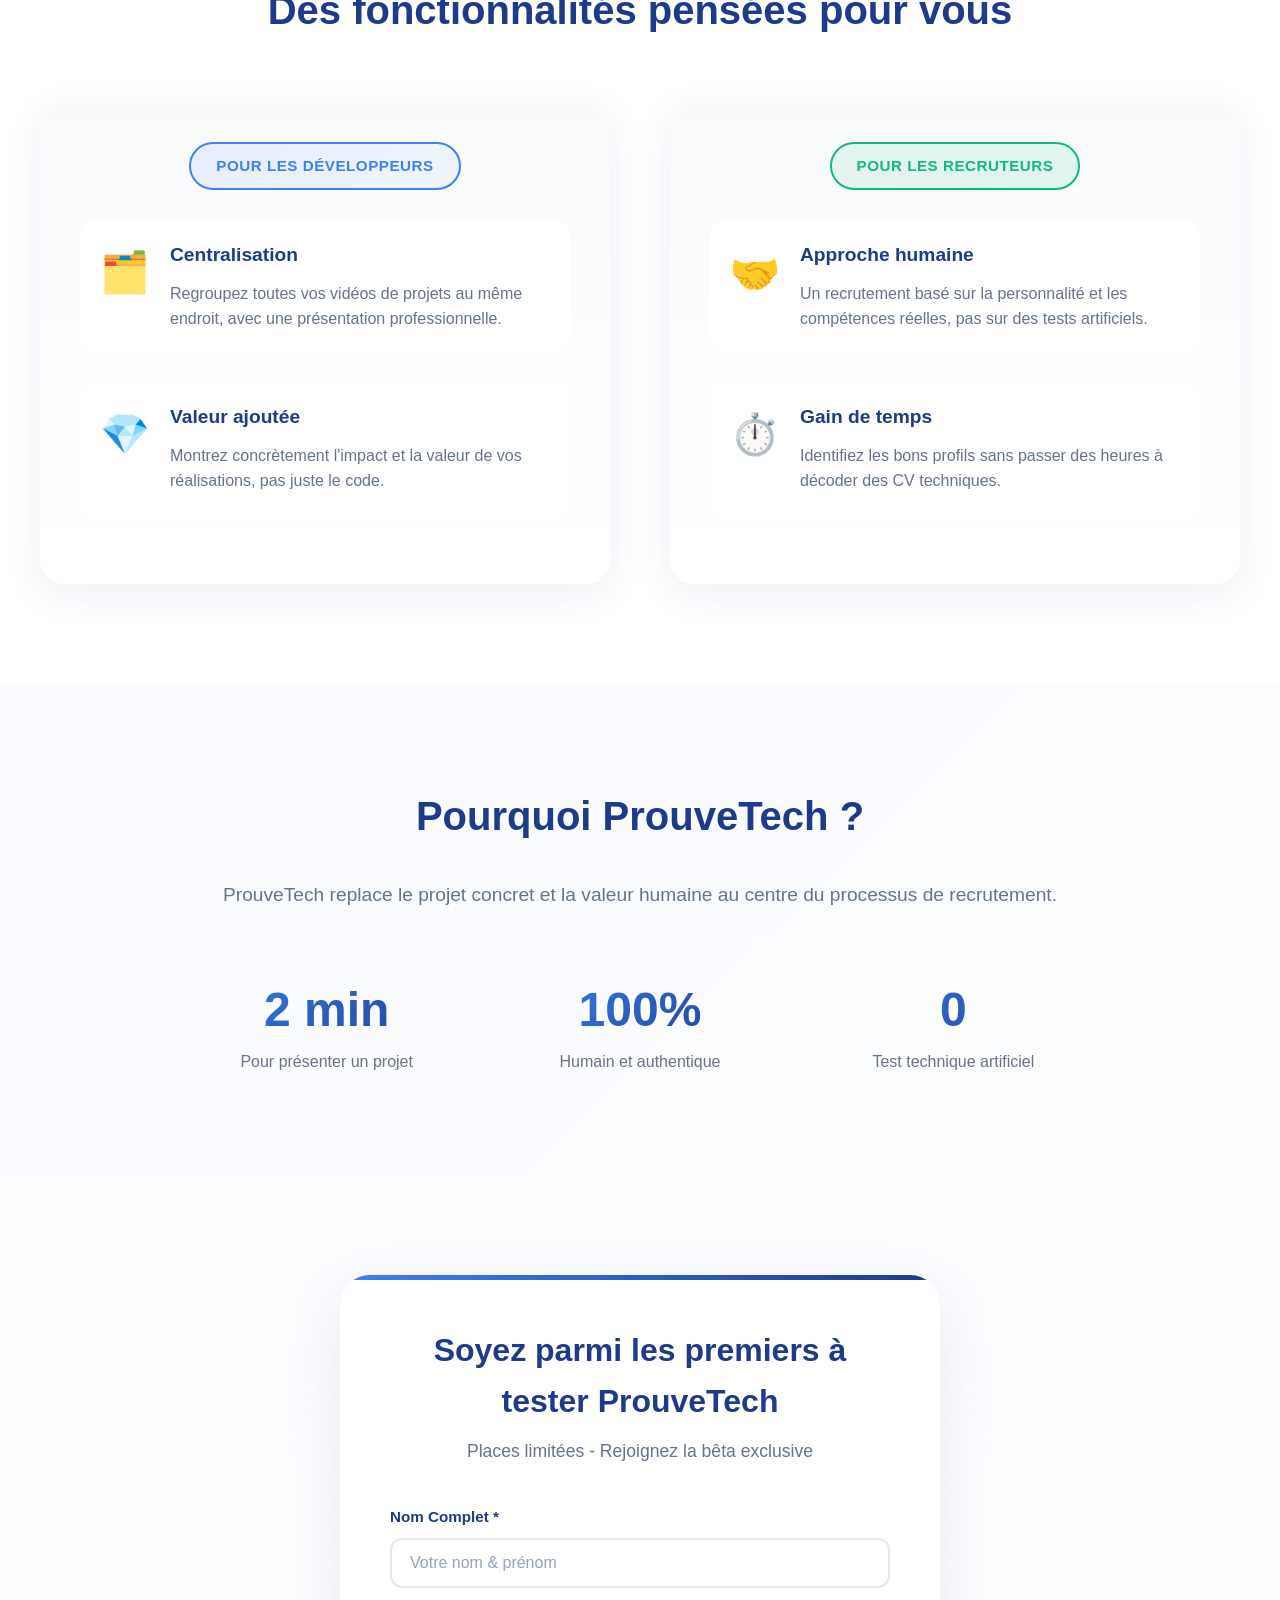
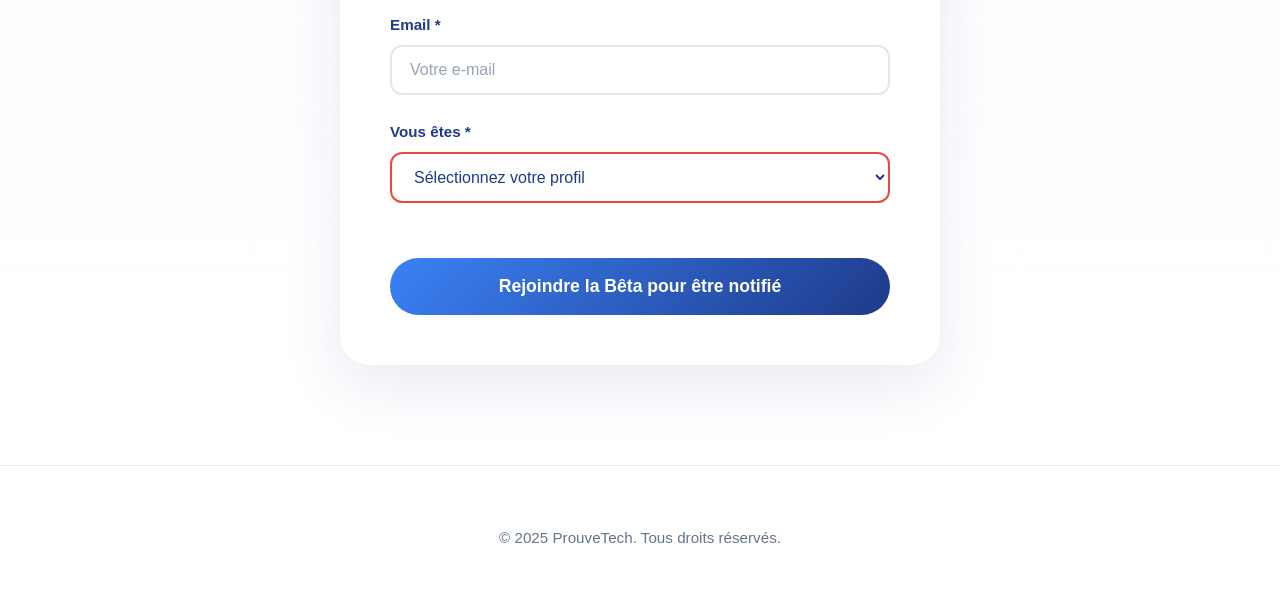
==== commit 58adf375: "formulaire" ====
--- a/index.html
+++ b/index.html
@@ -56,7 +56,7 @@
     <!-- Hero Section -->
     <section class="hero">
         <div class="hero-content">
-            <span class="badge">🚀 50 places bêta disponibles</span>
+            <span class="badge">Bientôt disponible</span>
             <h1>Un CV liste tes compétences,<br>une démo prouve ta vraie valeur</h1>
             <p class="subtitle">
                 ProuveTech crée le pont entre développeurs et recruteurs.<br>
@@ -64,18 +64,150 @@
             </p>
             <div class="cta-container">
                 <a href="#inscription" class="cta-primary">Rejoindre la Bêta</a>
-                <!-- <a href="#video-demo" class="cta-secondary">Voir la Démo</a> -->
-            </div>
-        </div>
-    </section>
-
-    <!-- Value Proposition -->
+                <a href="#solution" class="cta-secondary">Découvrir les screenshots</a>
+            </div>
+        </div>
+    </section>
+
+    <!-- Section Pour qui ? -->
+    <section class="features fade-in-section" id="pour-qui">
+        <div class="features-container">
+            <h2 class="features-title">Pour qui ?</h2>
+            <div class="features-grid">
+                <div class="feature-card">
+                    <span class="feature-icon">💻</span>
+                    <h3 class="feature-title">Développeurs</h3>
+                    <p class="feature-description">
+                        <strong>Montrez votre talent autrement.</strong><br>
+                        Prouvez votre valeur en vidéo, pas en lignes de code. Expliquez votre raisonnement, 
+                        votre approche et l'impact réel de vos projets.
+                    </p>
+                </div>
+                <div class="feature-card">
+                    <span class="feature-icon">🎯</span>
+                    <h3 class="feature-title">Recruteurs IT</h3>
+                    <p class="feature-description">
+                        <strong>Découvrez les talents tech autrement.</strong><br>
+                        Sans test technique, juste leur vraie histoire. Comprenez rapidement 
+                        la valeur d'un candidat et gagnez du temps dans vos recherches.
+                    </p>
+                </div>
+            </div>
+        </div>
+    </section>
+
+    <!-- Section Le Problème -->
+    <section class="problem-section fade-in-section" id="probleme">
+        <div class="problem-container">
+            <h2 class="problem-title">Le CV et le code ne racontent pas votre histoire</h2>
+            <p class="problem-subtitle">
+                Aujourd'hui, les recruteurs passent à côté de nombreux talents, 
+                faute d'une vraie mise en valeur.
+            </p>
+            
+            <div class="problem-grid">
+                <div class="problem-card">
+                    <div class="problem-icon">📄</div>
+                    <h3>CV réduit à des mots-clés</h3>
+                    <p>Difficile de montrer votre vrai parcours et vos compétences au-delà des buzzwords.</p>
+                </div>
+                
+                <div class="problem-card">
+                    <div class="problem-icon">⚠️</div>
+                    <h3>Tests techniques peu représentatifs</h3>
+                    <p>Ils ne reflètent pas toujours votre niveau réel ni votre capacité à résoudre de vrais problèmes.</p>
+                </div>
+                
+                <div class="problem-card">
+                    <div class="problem-icon">👥</div>
+                    <h3>Impossible de se démarquer</h3>
+                    <p>Vous ressemblez à tous les autres profils avec les mêmes frameworks et technologies.</p>
+                </div>
+            </div>
+        </div>
+    </section>
+
+    <!-- Section La Solution -->
+         <!-- Section La Solution -->
+    <section class="solution-section fade-in-section" id="solution">
+        <div class="solution-container">
+            <h2 class="solution-title">Et si vous pouviez montrer ce que vous valez vraiment&nbsp;?</h2>
+
+            <div class="solution-slider">
+                <div class="slide active">
+                    <img src="images/app1.png" alt="Aperçu 1 de la solution" width="1897" height="907">
+                </div>
+                <div class="slide">
+                    <img src="images/app2.png" alt="Aperçu 2 de la solution" width="1897" height="907">
+                </div>
+
+                <button class="slider-btn prev">&#10094;</button>
+                <button class="slider-btn next">&#10095;</button>
+            </div>
+        </div>
+    </section>
+
+
+
+    <!-- Section Fonctionnalités -->
+    <section class="functionalities-section fade-in-section" id="fonctionnalites">
+        <div class="functionalities-container">
+            <h2 class="functionalities-title">Des fonctionnalités pensées pour vous</h2>
+            
+            <div class="functionalities-grid">
+                <div class="functionality-block">
+                    <div class="functionality-header">
+                        <span class="functionality-badge">Pour les développeurs</span>
+                    </div>
+                    
+                    <div class="functionality-item">
+                        <div class="functionality-icon">🗂️</div>
+                        <div class="functionality-content">
+                            <h4>Centralisation</h4>
+                            <p>Regroupez toutes vos vidéos de projets au même endroit, avec une présentation professionnelle.</p>
+                        </div>
+                    </div>
+                    
+                    <div class="functionality-item">
+                        <div class="functionality-icon">💎</div>
+                        <div class="functionality-content">
+                            <h4>Valeur ajoutée</h4>
+                            <p>Montrez concrètement l'impact et la valeur de vos réalisations, pas juste le code.</p>
+                        </div>
+                    </div>
+                </div>
+                
+                <div class="functionality-block">
+                    <div class="functionality-header">
+                        <span class="functionality-badge">Pour les recruteurs</span>
+                    </div>
+                    
+                    <div class="functionality-item">
+                        <div class="functionality-icon">🤝</div>
+                        <div class="functionality-content">
+                            <h4>Approche humaine</h4>
+                            <p>Un recrutement basé sur la personnalité et les compétences réelles, pas sur des tests artificiels.</p>
+                        </div>
+                    </div>
+                    
+                    <div class="functionality-item">
+                        <div class="functionality-icon">⏱️</div>
+                        <div class="functionality-content">
+                            <h4>Gain de temps</h4>
+                            <p>Identifiez les bons profils sans passer des heures à décoder des CV techniques.</p>
+                        </div>
+                    </div>
+                </div>
+            </div>
+        </div>
+    </section>
+
+    <!-- Value Proposition (mise à jour) -->
     <section class="value-prop fade-in-section">
         <div class="value-prop-container">
             <h2 class="value-prop-title">Pourquoi ProuveTech ?</h2>
             <p class="value-prop-text">
-                ProuveTech replace le projet 
-                concret et la valeur humaine au centre du processus de recrutement.
+                ProuveTech replace le projet concret et la valeur humaine au centre du processus de recrutement.
             </p>
             <div class="stats-grid">
                 <div class="stat">
@@ -99,25 +231,20 @@
         <div class="form-container">
             <div class="form-header">
                 <h2>Soyez parmi les premiers à tester ProuveTech</h2>
-                <p>PRejoignez la bêta exclusive !</p>
+                <p>Places limitées - Rejoignez la bêta exclusive</p>
             </div>
             
             <form id="betaForm" class="signup-form" action="/api/subscribe.php" method="POST">
                 <div class="form-grid">
                     <div class="form-group">
-                        <label for="firstName">Prénom *</label>
-                        <input type="text" id="firstName" name="firstName" required placeholder="Jean" maxlength="100">
-                    </div>
-                    
-                    <div class="form-group">
-                        <label for="lastName">Nom *</label>
-                        <input type="text" id="lastName" name="lastName" required placeholder="Dupont" maxlength="100">
+                        <label for="name">Nom Complet *</label>
+                        <input type="text" id="name" name="name" required placeholder="Votre nom & prénom" maxlength="100">
                     </div>
                 </div>
                 
                 <div class="form-group">
-                    <label for="email">Email professionnel *</label>
-                    <input type="email" id="email" name="email" required placeholder="jean.dupont@entreprise.com" maxlength="255">
+                    <label for="email">Email *</label>
+                    <input type="email" id="email" name="email" required placeholder="Votre e-mail" maxlength="255">
                 </div>
                 
                 <div class="form-group">
@@ -126,43 +253,15 @@
                         <option value="">Sélectionnez votre profil</option>
                         <option value="developer">Développeur·se</option>
                         <option value="recruiter">Recruteur·se</option>
-                        <option value="both">Les deux</option>
                     </select>
-                </div>
-
-                <div class="form-group">
-                    <label for="linkedin">LinkedIn (optionnel)</label>
-                    <input type="url" id="linkedin" name="linkedin" placeholder="https://linkedin.com/in/votre-profil">
                 </div>
 
                 <!-- Honeypot anti-spam -->
                 <div style="display:none;">
                     <input type="text" name="website" tabindex="-1" autocomplete="off">
-                </div>
-                
-                <!-- Consentement RGPD -->
-                <div class="checkbox-group">
-                    <label class="checkbox-label">
-                        <input type="checkbox" name="consent" id="consent" required>
-                        <span class="checkbox-text">
-                            J'accepte de recevoir des informations sur la bêta de ProuveTech et comprends que mes données seront traitées conformément à la 
-                            <a href="/legal/politique-confidentialite.html" target="_blank">politique de confidentialité</a>. 
-                            Je peux me désinscrire à tout moment.
-                        </span>
-                    </label>
-                </div>
-
-                <div class="checkbox-group">
-                    <label class="checkbox-label">
-                        <input type="checkbox" name="newsletter" id="newsletter">
-                        <span class="checkbox-text">
-                            Je souhaite recevoir la newsletter mensuelle sur l'évolution du projet (optionnel)
-                        </span>
-                    </label>
-                </div>
-                
+                </div>                
                 <button type="submit" class="submit-btn">
-                    <span class="btn-text">Rejoindre la Bêta</span>
+                    <span class="btn-text">Rejoindre la Bêta pour être notifié</span>
                     <span class="btn-loader" style="display: none;">
                         <span class="spinner"></span>
                     </span>
@@ -188,16 +287,16 @@
     <!-- Footer -->
     <footer>
         <div class="footer-content">
-            <div class="footer-links">
+            <!-- <div class="footer-links">
                 <a href="/legal/mentions-legales.html">Mentions légales</a>
                 <span class="separator">•</span>
                 <a href="/legal/politique-confidentialite.html">Politique de confidentialité</a>
                 <span class="separator">•</span>
                 <a href="/legal/cgu.html">CGU</a>
-            </div>
+            </div> -->
             <p class="footer-copyright">
-                © 2025 ProuveTech - Créé avec par 
-                <a href="https://www.linkedin.com/in/kevin-lokoka/" target="_blank" rel="noopener">Kevin Lokoka</a>
+                © 2025 ProuveTech. Tous droits réservés.
+                <!-- <a href="https://www.linkedin.com/in/kevin-lokoka/" target="_blank" rel="noopener">Kevin Lokoka</a> -->
             </p>
         </div>
     </footer>
--- a/css/style.min.css
+++ b/css/style.min.css
@@ -488,10 +488,7 @@
 }
 
 .form-grid {
-    display: grid;
-    grid-template-columns: 1fr 1fr;
-    gap: 20px;
-    margin-bottom: 20px;
+     margin-bottom: 25px;
 }
 
 .form-group {
@@ -829,4 +826,341 @@
         animation-iteration-count: 1 !important;
         transition-duration: 0.01ms !important;
     }
+}
+
+/* Section Le Problème */
+.problem-section {
+    padding: 100px 40px;
+    background: linear-gradient(180deg, #fff, rgba(239, 68, 68, 0.02));
+    position: relative;
+}
+
+.problem-container {
+    max-width: 1200px;
+    margin: 0 auto;
+    text-align: center;
+}
+
+.problem-title {
+    font-size: clamp(2rem, 4vw, 2.5rem);
+    color: var(--primary-blue);
+    margin-bottom: 20px;
+    font-weight: 800;
+}
+
+.problem-subtitle {
+    font-size: 1.2rem;
+    color: var(--text-gray);
+    max-width: 700px;
+    margin: 0 auto 60px;
+    line-height: 1.6;
+}
+
+.problem-grid {
+    display: grid;
+    grid-template-columns: repeat(auto-fit, minmax(300px, 1fr));
+    gap: 40px;
+    margin-top: 60px;
+}
+
+.problem-card {
+    background: white;
+    padding: 40px 30px;
+    border-radius: 20px;
+    box-shadow: 0 10px 40px rgba(239, 68, 68, 0.08);
+    transition: all 0.3s ease;
+    position: relative;
+    border: 2px solid transparent;
+}
+
+.problem-card:hover {
+    transform: translateY(-10px);
+    box-shadow: 0 20px 60px rgba(239, 68, 68, 0.15);
+    border-color: rgba(239, 68, 68, 0.2);
+}
+
+.problem-icon {
+    font-size: 3rem;
+    margin-bottom: 20px;
+    display: block;
+    filter: grayscale(20%);
+}
+
+.problem-card h3 {
+    color: #dc2626;
+    font-size: 1.3rem;
+    margin-bottom: 15px;
+    font-weight: 700;
+}
+
+.problem-card p {
+    color: var(--text-gray);
+    line-height: 1.6;
+    font-size: 1rem;
+}
+
+/* Section La Solution */
+.solution-section {
+    padding: 100px 40px;
+    background: linear-gradient(180deg, rgba(59,130,246,0.02), rgba(147,197,253,0.02));
+    text-align: center;
+}
+
+.solution-title {
+    font-size: clamp(2rem, 4vw, 2.5rem);
+    color: var(--primary-blue);
+    margin-bottom: 60px;
+    font-weight: 800;
+}
+
+.solution-slider {
+    position: relative;
+    max-width: 1000px;
+    margin: 0 auto;
+    overflow: hidden;
+    border-radius: 20px;
+    box-shadow: 0 10px 40px rgba(30,58,138,0.1);
+}
+
+.solution-slider img {
+    width: 100%;
+    height: auto;
+    display: block;
+    transition: opacity 0.8s ease;
+}
+
+.slide {
+    display: none;
+}
+
+.slide.active {
+    display: block;
+}
+
+.slider-btn {
+    position: absolute;
+    top: 50%;
+    transform: translateY(-50%);
+    background: rgba(255,255,255,0.7);
+    border: none;
+    font-size: 2rem;
+    color: var(--primary-blue);
+    cursor: pointer;
+    padding: 10px 20px;
+    border-radius: 50%;
+    transition: background 0.3s ease;
+}
+
+.slider-btn:hover {
+    background: var(--white);
+}
+
+.slider-btn.prev { left: 20px; }
+.slider-btn.next { right: 20px; }
+
+
+/* Section Fonctionnalités */
+.functionalities-section {
+    padding: 100px 40px;
+    background: white;
+}
+
+.functionalities-container {
+    max-width: 1200px;
+    margin: 0 auto;
+}
+
+.functionalities-title {
+    text-align: center;
+    font-size: clamp(2rem, 4vw, 2.5rem);
+    color: var(--primary-blue);
+    margin-bottom: 60px;
+    font-weight: 800;
+}
+
+.functionalities-grid {
+    display: grid;
+    grid-template-columns: 1fr 1fr;
+    gap: 60px;
+}
+
+.functionality-block {
+    background: linear-gradient(180deg, #f8fafc, white);
+    border-radius: 25px;
+    padding: 40px;
+    box-shadow: 0 10px 40px rgba(30, 58, 138, 0.08);
+    transition: all 0.3s ease;
+}
+
+.functionality-block:hover {
+    transform: translateY(-5px);
+    box-shadow: 0 20px 60px rgba(30, 58, 138, 0.12);
+}
+
+.functionality-header {
+    margin-bottom: 30px;
+    text-align: center;
+}
+
+.functionality-badge {
+    display: inline-block;
+    padding: 10px 25px;
+    border-radius: 50px;
+    font-weight: 600;
+    font-size: 0.95rem;
+    text-transform: uppercase;
+    letter-spacing: 0.5px;
+}
+
+.functionality-block:first-child .functionality-badge {
+    background: linear-gradient(135deg, rgba(59, 130, 246, 0.1), rgba(147, 197, 253, 0.1));
+    color: var(--secondary-blue);
+    border: 2px solid var(--secondary-blue);
+}
+
+.functionality-block:last-child .functionality-badge {
+    background: linear-gradient(135deg, rgba(34, 197, 94, 0.1), rgba(16, 185, 129, 0.1));
+    color: #10b981;
+    border: 2px solid #10b981;
+}
+
+.functionality-item {
+    display: flex;
+    gap: 20px;
+    margin-bottom: 30px;
+    padding: 20px;
+    background: white;
+    border-radius: 15px;
+    transition: all 0.3s ease;
+}
+
+.functionality-item:hover {
+    background: #f0f9ff;
+    transform: translateX(10px);
+}
+
+.functionality-icon {
+    font-size: 2.5rem;
+    flex-shrink: 0;
+    animation: float 3s ease-in-out infinite;
+}
+
+.functionality-content h4 {
+    color: var(--primary-blue);
+    font-size: 1.2rem;
+    margin-bottom: 10px;
+    font-weight: 700;
+}
+
+.functionality-content p {
+    color: var(--text-gray);
+    line-height: 1.6;
+    font-size: 1rem;
+}
+/* Video Section mise à jour */
+.video-section {
+    padding: 100px 40px;
+    background: white;
+}
+
+.video-container {
+    max-width: 1200px;
+    margin: 0 auto;
+    text-align: center;
+}
+
+.video-title {
+    font-size: clamp(2rem, 4vw, 2.5rem);
+    color: var(--primary-blue);
+    margin-bottom: 20px;
+}
+
+.video-subtitle {
+    font-size: 1.2rem;
+    color: var(--text-gray);
+    margin-bottom: 40px;
+}
+
+.video-placeholder {
+    background: linear-gradient(135deg, #f0f9ff, #e0f2fe);
+    border-radius: 20px;
+    padding: 60px;
+    box-shadow: 0 10px 40px rgba(30, 58, 138, 0.1);
+}
+
+.video-coming-soon {
+    font-size: 1.5rem;
+    color: var(--primary-blue);
+    font-weight: 600;
+    margin-bottom: 15px;
+}
+
+.video-coming-text {
+    color: var(--text-gray);
+}
+
+/* Responsive pour les nouvelles sections */
+@media (max-width: 968px) {
+    .solution-content {
+        display: flex;
+        flex-direction: column;
+        gap: 60px;
+        align-items: center;
+    }
+
+    .solution-preview {
+        display: grid;
+        grid-template-columns: 1fr 1fr;
+        gap: 30px;
+        width: 100%;
+        max-width: 1000px;
+    }
+    
+    .functionalities-grid {
+        grid-template-columns: 1fr;
+        gap: 40px;
+    }
+}
+
+@media (max-width: 768px) {
+    .problem-grid {
+        grid-template-columns: 1fr;
+    }
+
+    .solution-preview {
+        grid-template-columns: 1fr;
+        gap: 20px;
+    }
+    
+    .solution-points {
+        text-align: center;
+    }
+    
+    .solution-list li {
+        font-size: 1rem;
+    }
+    
+    .functionality-item {
+        flex-direction: column;
+        text-align: center;
+    }
+    
+    .functionality-icon {
+        margin: 0 auto;
+    }
+    
+    .app-preview img{
+        min-height: 200px;
+    }
+}
+
+/* Animations supplémentaires */
+@keyframes pulse {
+    0%, 100% { transform: scale(1); }
+    50% { transform: scale(1.05); }
+}
+
+@keyframes float {
+    0%, 100% { transform: translateY(0); }
+    50% { transform: translateY(-10px); }
 }
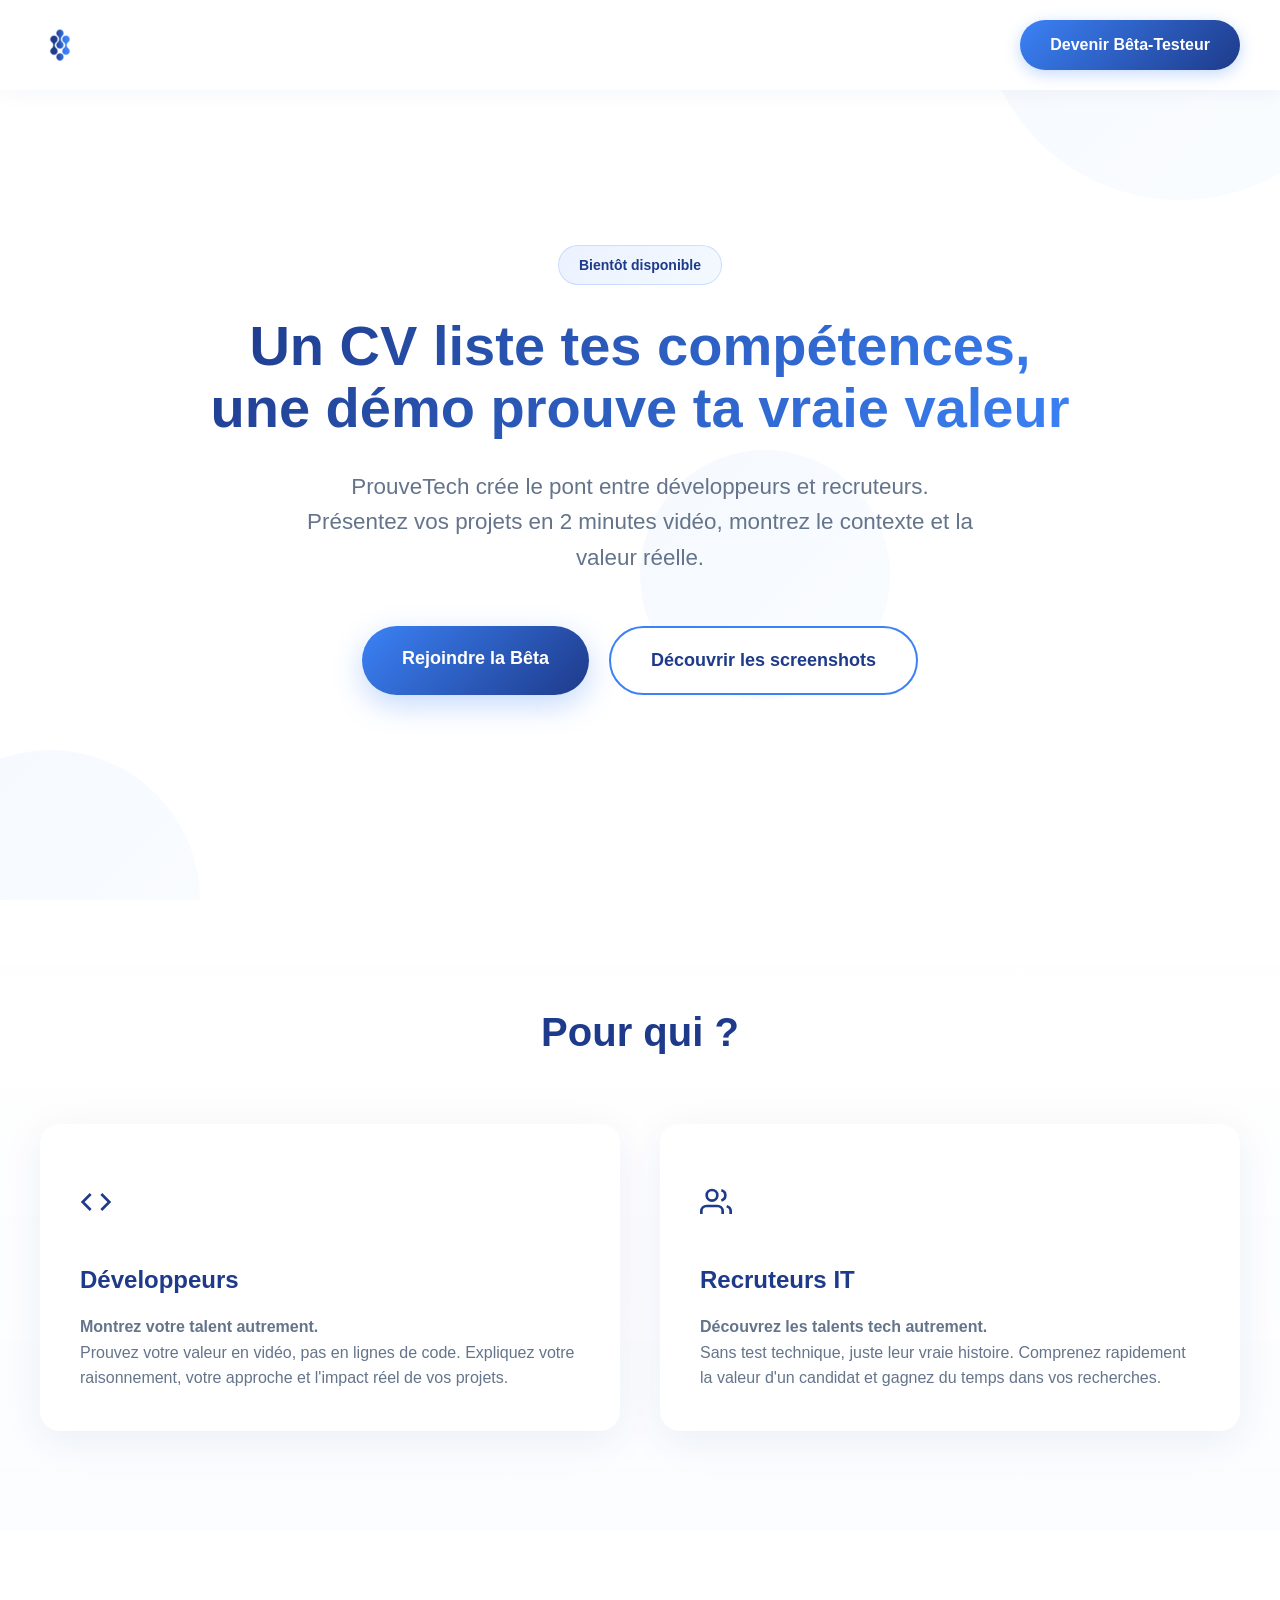
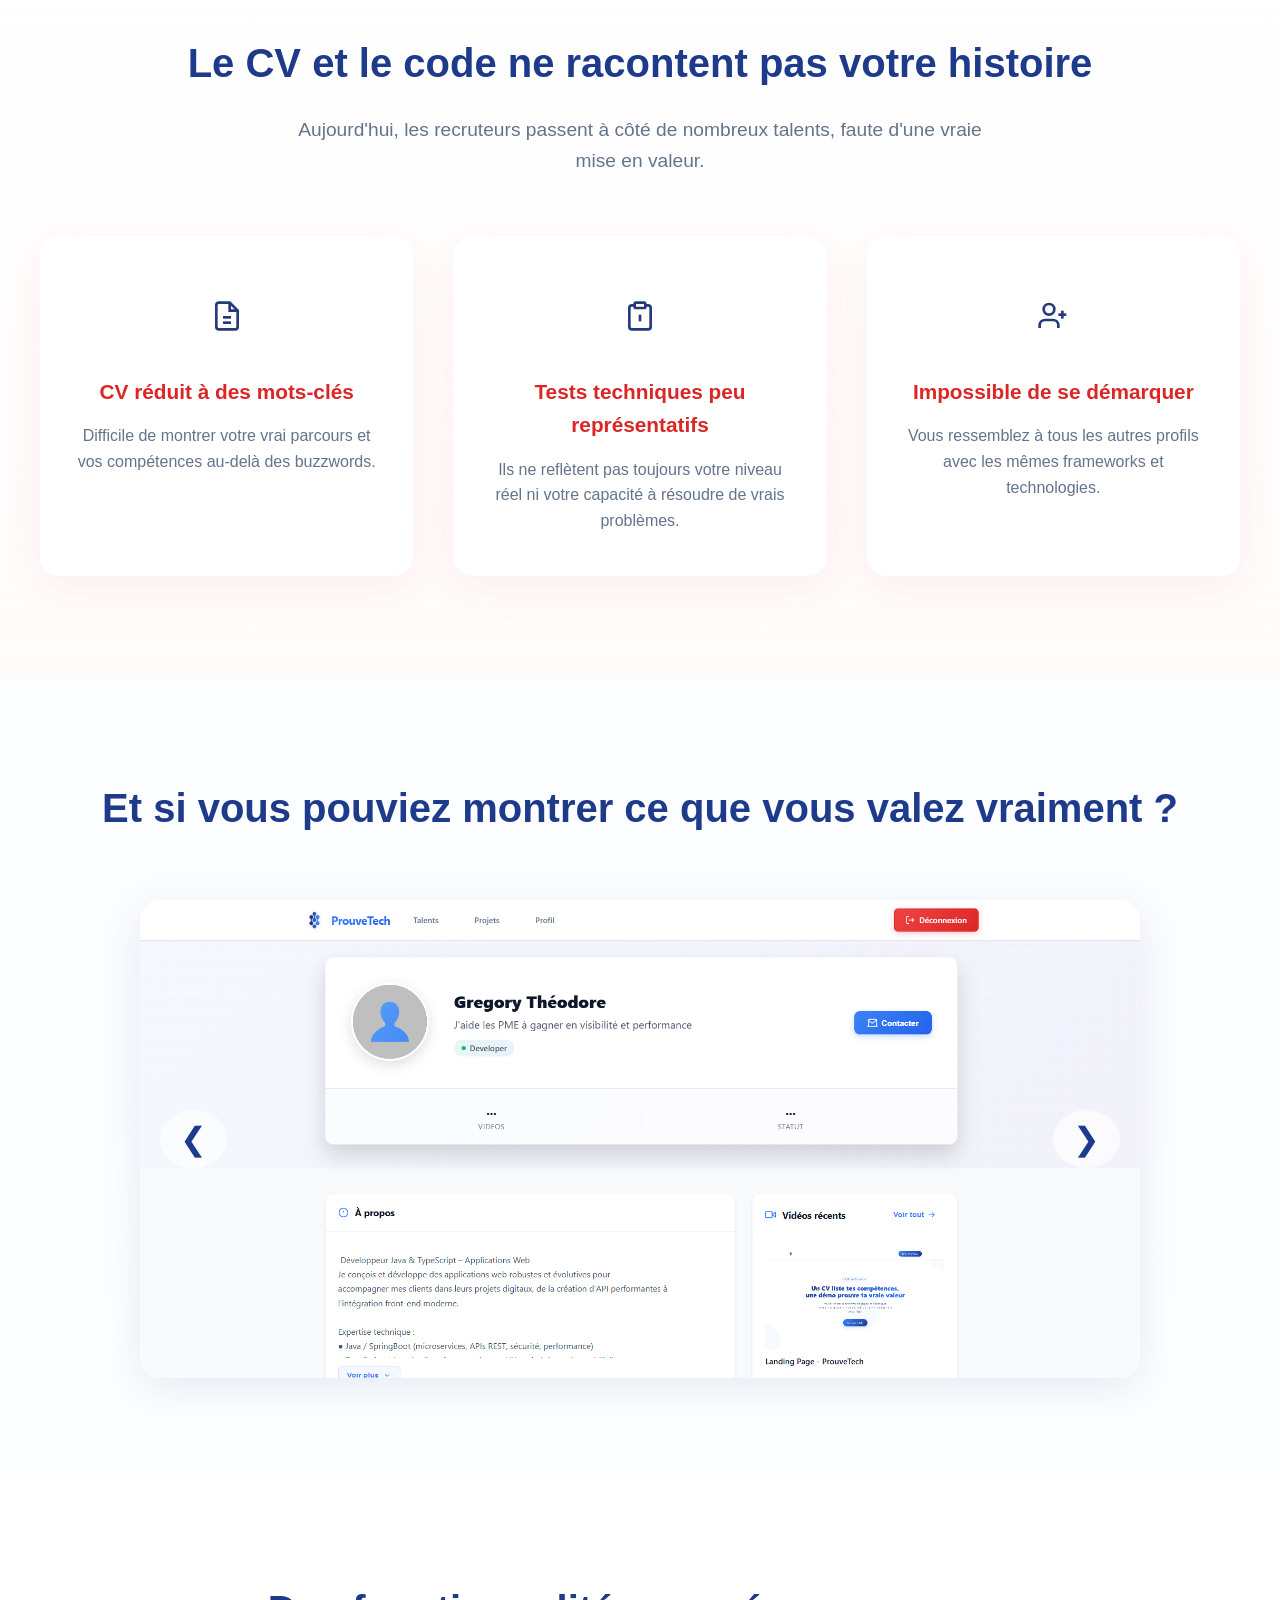
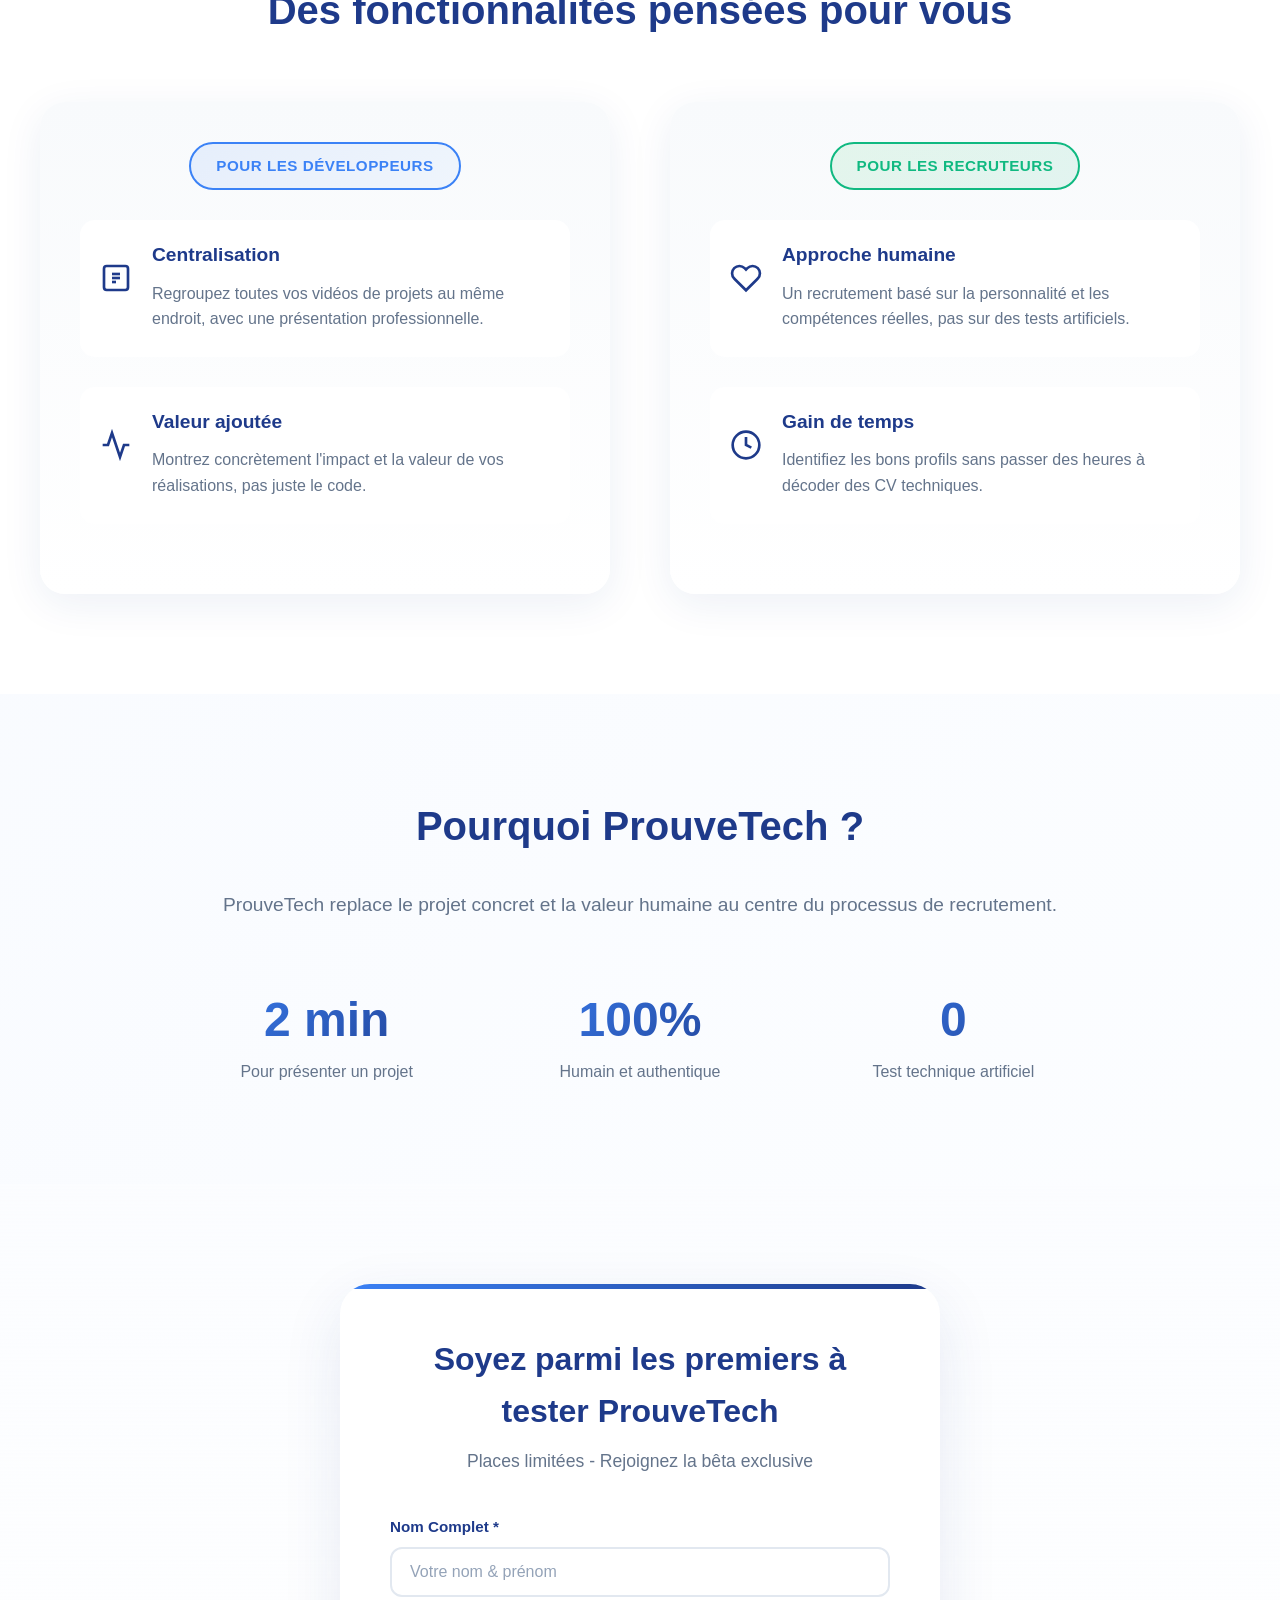
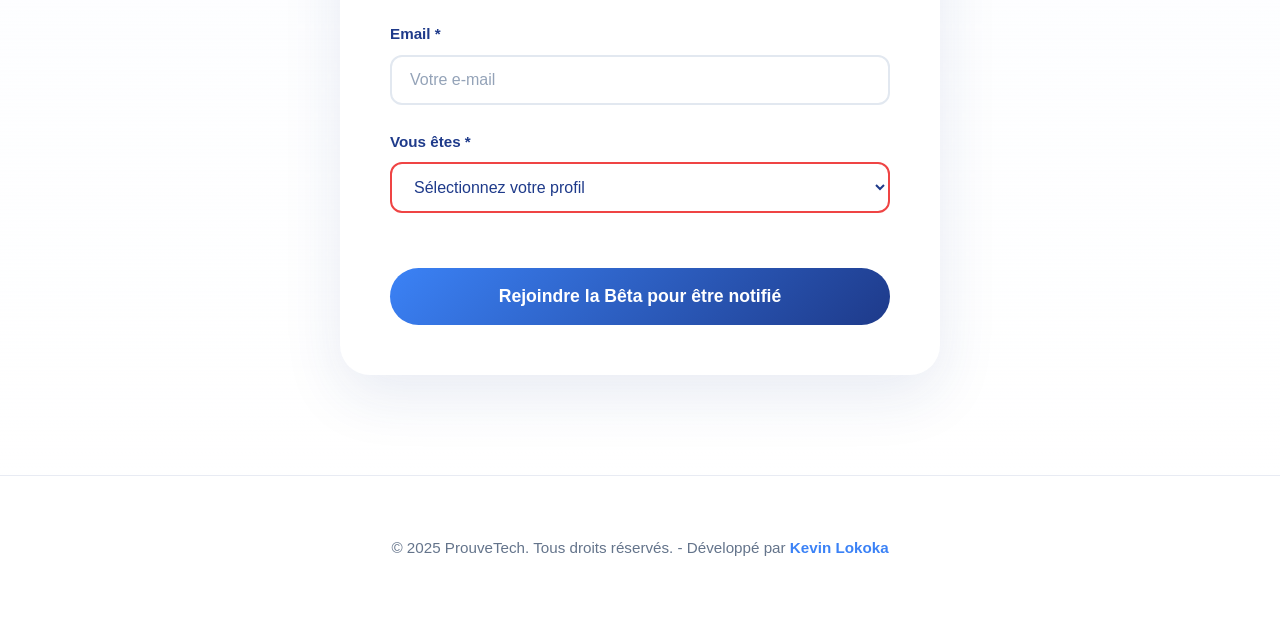
==== commit 4b8d7065: "landing page" ====
--- a/index.html
+++ b/index.html
@@ -8,14 +8,14 @@
     
     <!-- Open Graph / Facebook -->
     <meta property="og:type" content="website">
-    <meta property="og:url" content="https://prouvetech.com/">
+    <meta property="og:url" content="https://prouvetech.fr/">
     <meta property="og:title" content="ProuveTech - Un CV liste vos compétences, une démo prouve votre valeur">
     <meta property="og:description" content="Créez le pont entre développeurs et recruteurs. Présentez vos projets en vidéo, montrez votre vraie valeur.">
-    <meta property="og:image" content="https://prouvetech.com/images/og-image.jpg">
+    <meta property="og:image" content="https://prouvetech.fr/images/og-image.jpg">
     
     <!-- Twitter -->
     <meta property="twitter:card" content="summary_large_image">
-    <meta property="twitter:url" content="https://prouvetech.com/">
+    <meta property="twitter:url" content="https://prouvetech.fr/">
     <meta property="twitter:title" content="ProuveTech - Prouvez votre valeur de développeur">
     <meta property="twitter:description" content="Créez le pont entre développeurs et recruteurs. Présentez vos projets en vidéo.">
     
@@ -75,7 +75,12 @@
             <h2 class="features-title">Pour qui ?</h2>
             <div class="features-grid">
                 <div class="feature-card">
-                    <span class="feature-icon">💻</span>
+                    <span class="feature-icon">
+                        <svg width="32" height="32" viewBox="0 0 24 24" fill="none" stroke="currentColor" stroke-width="2">
+                            <polyline points="16 18 22 12 16 6"/>
+                            <polyline points="8 6 2 12 8 18"/>
+                        </svg>
+                    </span>
                     <h3 class="feature-title">Développeurs</h3>
                     <p class="feature-description">
                         <strong>Montrez votre talent autrement.</strong><br>
@@ -84,7 +89,14 @@
                     </p>
                 </div>
                 <div class="feature-card">
-                    <span class="feature-icon">🎯</span>
+                    <span class="feature-icon">
+                        <svg width="32" height="32" viewBox="0 0 24 24" fill="none" stroke="currentColor" stroke-width="2">
+                            <path d="M17 21v-2a4 4 0 0 0-4-4H5a4 4 0 0 0-4 4v2"/>
+                            <circle cx="9" cy="7" r="4"/>
+                            <path d="M23 21v-2a4 4 0 0 0-3-3.87"/>
+                            <path d="M16 3.13a4 4 0 0 1 0 7.75"/>
+                        </svg>
+                    </span>
                     <h3 class="feature-title">Recruteurs IT</h3>
                     <p class="feature-description">
                         <strong>Découvrez les talents tech autrement.</strong><br>
@@ -107,19 +119,40 @@
             
             <div class="problem-grid">
                 <div class="problem-card">
-                    <div class="problem-icon">📄</div>
+                    <div class="problem-icon">
+                        <svg width="32" height="32" viewBox="0 0 24 24" fill="none" stroke="currentColor" stroke-width="2">
+                            <path d="M14 2H6a2 2 0 0 0-2 2v16a2 2 0 0 0 2 2h12a2 2 0 0 0 2-2V8z"/>
+                            <polyline points="14 2 14 8 20 8"/>
+                            <line x1="9" y1="13" x2="15" y2="13"/>
+                            <line x1="9" y1="17" x2="15" y2="17"/>
+                        </svg>
+                    </div>
                     <h3>CV réduit à des mots-clés</h3>
                     <p>Difficile de montrer votre vrai parcours et vos compétences au-delà des buzzwords.</p>
                 </div>
                 
                 <div class="problem-card">
-                    <div class="problem-icon">⚠️</div>
+                    <div class="problem-icon">
+                        <svg width="32" height="32" viewBox="0 0 24 24" fill="none" stroke="currentColor" stroke-width="2">
+                            <path d="M16 4h2a2 2 0 0 1 2 2v14a2 2 0 0 1-2 2H6a2 2 0 0 1-2-2V6a2 2 0 0 1 2-2h2"/>
+                            <rect x="8" y="2" width="8" height="4" rx="1" ry="1"/>
+                            <line x1="12" y1="11" x2="12" y2="16"/>
+                            <line x1="12" y1="19" x2="12.01" y2="19"/>
+                        </svg>
+                    </div>
                     <h3>Tests techniques peu représentatifs</h3>
                     <p>Ils ne reflètent pas toujours votre niveau réel ni votre capacité à résoudre de vrais problèmes.</p>
                 </div>
                 
                 <div class="problem-card">
-                    <div class="problem-icon">👥</div>
+                    <div class="problem-icon">
+                        <svg width="32" height="32" viewBox="0 0 24 24" fill="none" stroke="currentColor" stroke-width="2">
+                            <path d="M16 21v-2a4 4 0 0 0-4-4H6a4 4 0 0 0-4 4v2"/>
+                            <circle cx="9" cy="7" r="4"/>
+                            <line x1="19" y1="8" x2="19" y2="14"/>
+                            <line x1="22" y1="11" x2="16" y2="11"/>
+                        </svg>
+                    </div>
                     <h3>Impossible de se démarquer</h3>
                     <p>Vous ressemblez à tous les autres profils avec les mêmes frameworks et technologies.</p>
                 </div>
@@ -161,7 +194,14 @@
                     </div>
                     
                     <div class="functionality-item">
-                        <div class="functionality-icon">🗂️</div>
+                        <div class="feature-icon">
+                            <svg width="32" height="32" viewBox="0 0 24 24" fill="none" stroke="currentColor" stroke-width="2">
+                                <rect x="3" y="3" width="18" height="18" rx="2" ry="2"/>
+                                <line x1="9" y1="9" x2="15" y2="9"/>
+                                <line x1="9" y1="12" x2="15" y2="12"/>
+                                <line x1="9" y1="15" x2="12" y2="15"/>
+                            </svg>
+                        </div>
                         <div class="functionality-content">
                             <h4>Centralisation</h4>
                             <p>Regroupez toutes vos vidéos de projets au même endroit, avec une présentation professionnelle.</p>
@@ -169,8 +209,12 @@
                     </div>
                     
                     <div class="functionality-item">
-                        <div class="functionality-icon">💎</div>
-                        <div class="functionality-content">
+                        <div class="feature-icon">
+                                <svg width="32" height="32" viewBox="0 0 24 24" fill="none" stroke="currentColor" stroke-width="2">
+                                    <polyline points="22 12 18 12 15 21 9 3 6 12 2 12"/>
+                                </svg>
+                            </div>                        
+                            <div class="functionality-content">
                             <h4>Valeur ajoutée</h4>
                             <p>Montrez concrètement l'impact et la valeur de vos réalisations, pas juste le code.</p>
                         </div>
@@ -183,7 +227,11 @@
                     </div>
                     
                     <div class="functionality-item">
-                        <div class="functionality-icon">🤝</div>
+                        <div class="feature-icon">
+                            <svg width="32" height="32" viewBox="0 0 24 24" fill="none" stroke="currentColor" stroke-width="2">
+                                <path d="M20.84 4.61a5.5 5.5 0 0 0-7.78 0L12 5.67l-1.06-1.06a5.5 5.5 0 0 0-7.78 7.78l1.06 1.06L12 21.23l7.78-7.78 1.06-1.06a5.5 5.5 0 0 0 0-7.78z"/>
+                            </svg>
+                        </div>
                         <div class="functionality-content">
                             <h4>Approche humaine</h4>
                             <p>Un recrutement basé sur la personnalité et les compétences réelles, pas sur des tests artificiels.</p>
@@ -191,7 +239,12 @@
                     </div>
                     
                     <div class="functionality-item">
-                        <div class="functionality-icon">⏱️</div>
+                        <div class="feature-icon">
+                            <svg width="32" height="32" viewBox="0 0 24 24" fill="none" stroke="currentColor" stroke-width="2">
+                                <circle cx="12" cy="12" r="10"/>
+                                <polyline points="12 6 12 12 16 14"/>
+                            </svg>
+                        </div>
                         <div class="functionality-content">
                             <h4>Gain de temps</h4>
                             <p>Identifiez les bons profils sans passer des heures à décoder des CV techniques.</p>
@@ -227,7 +280,7 @@
     </section>
 
     <!-- Formulaire d'inscription -->
-    <section class="signup-form-section" id="signup-form">
+    <section class="signup-form-section" id="inscription">
         <div class="form-container">
             <div class="form-header">
                 <h2>Soyez parmi les premiers à tester ProuveTech</h2>
@@ -270,8 +323,8 @@
                 <div class="form-success" style="display: none;">
                     <div class="success-icon">🎉</div>
                     <h3>Inscription confirmée !</h3>
-                    <p>Vérifiez votre email pour confirmer votre inscription.</p>
-                    <p class="success-detail">Vous recevrez vos accès bêta dès le lancement.</p>
+                    <p>Vérifiez votre boîte mail.</p>
+                    <p class="success-detail">Vous recevrez vos accès bêta dès le lancement bientôt.</p>
                 </div>
 
                 <div class="form-error" style="display: none;">
@@ -295,8 +348,8 @@
                 <a href="/legal/cgu.html">CGU</a>
             </div> -->
             <p class="footer-copyright">
-                © 2025 ProuveTech. Tous droits réservés.
-                <!-- <a href="https://www.linkedin.com/in/kevin-lokoka/" target="_blank" rel="noopener">Kevin Lokoka</a> -->
+                © 2025 ProuveTech. Tous droits réservés. - Développé par
+                <a href="https://www.linkedin.com/in/kevin-lokoka/" target="_blank" rel="noopener">Kevin Lokoka</a>
             </p>
         </div>
     </footer>
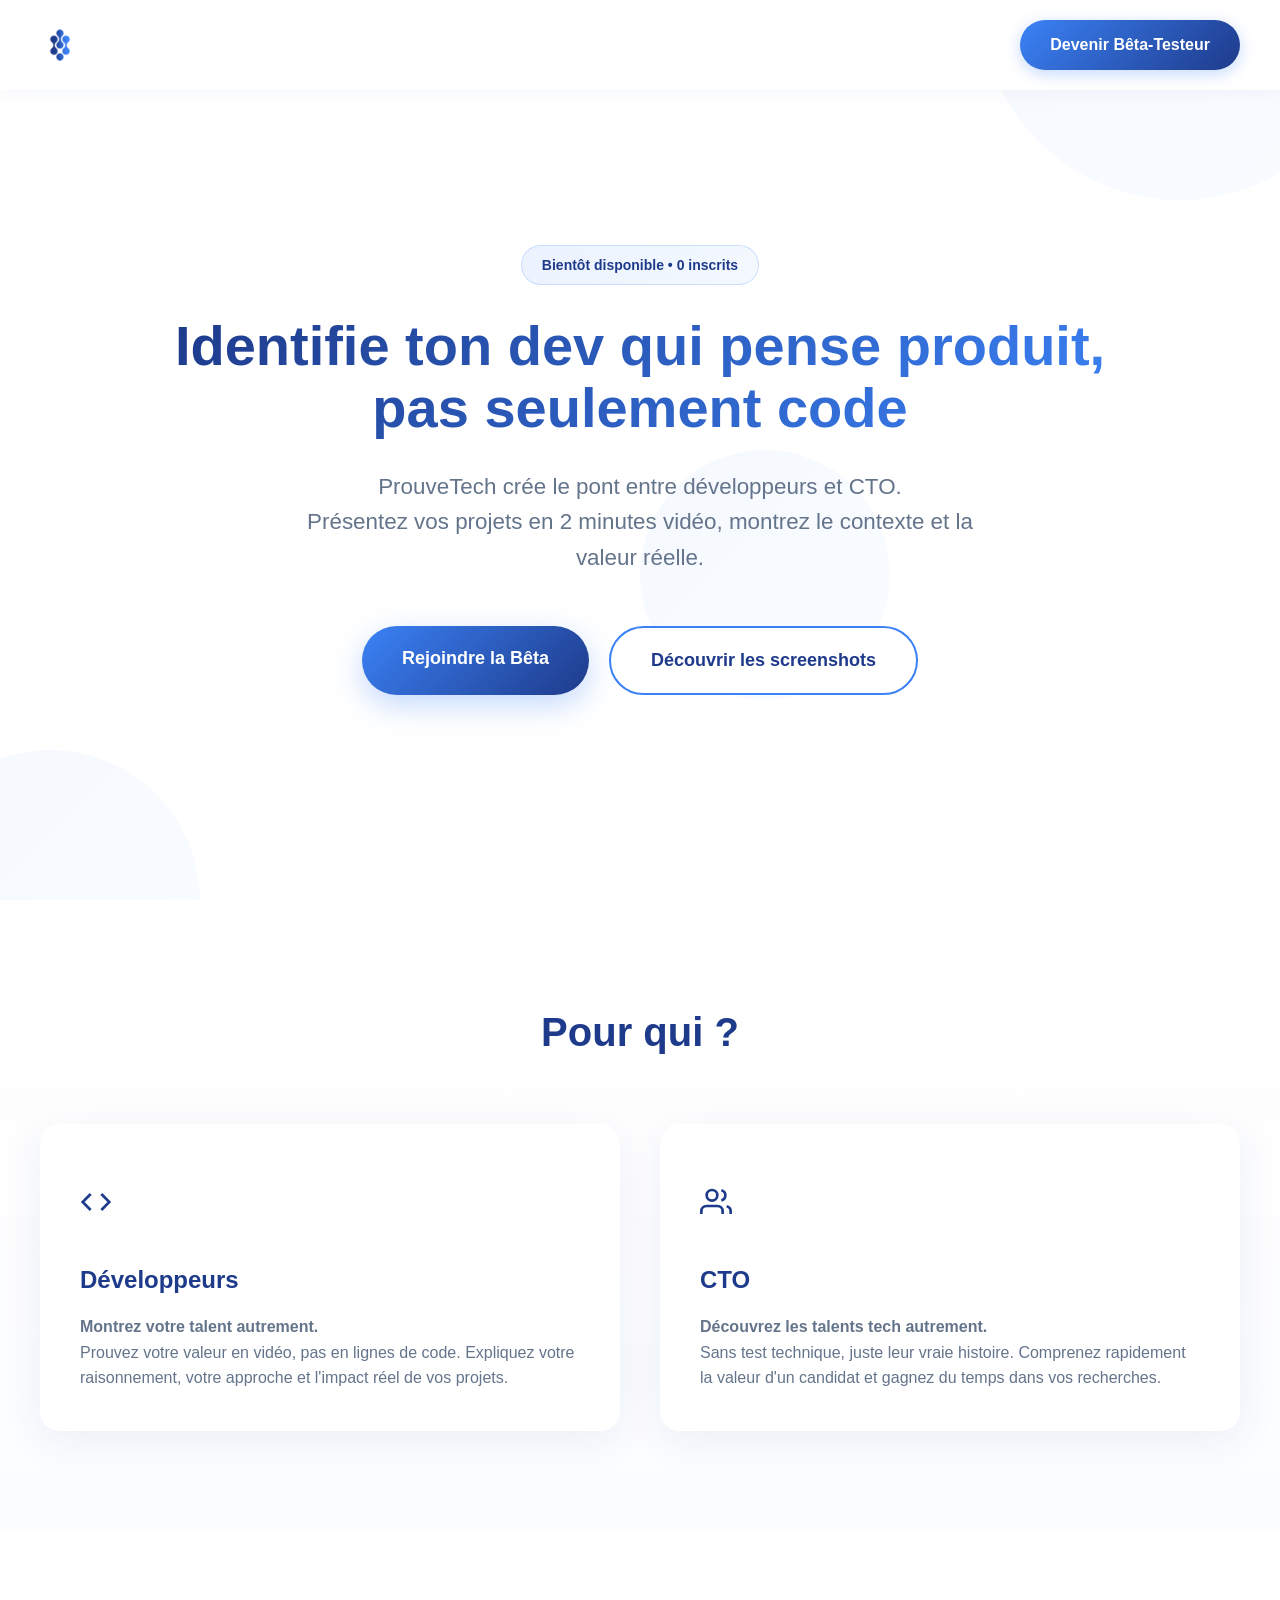
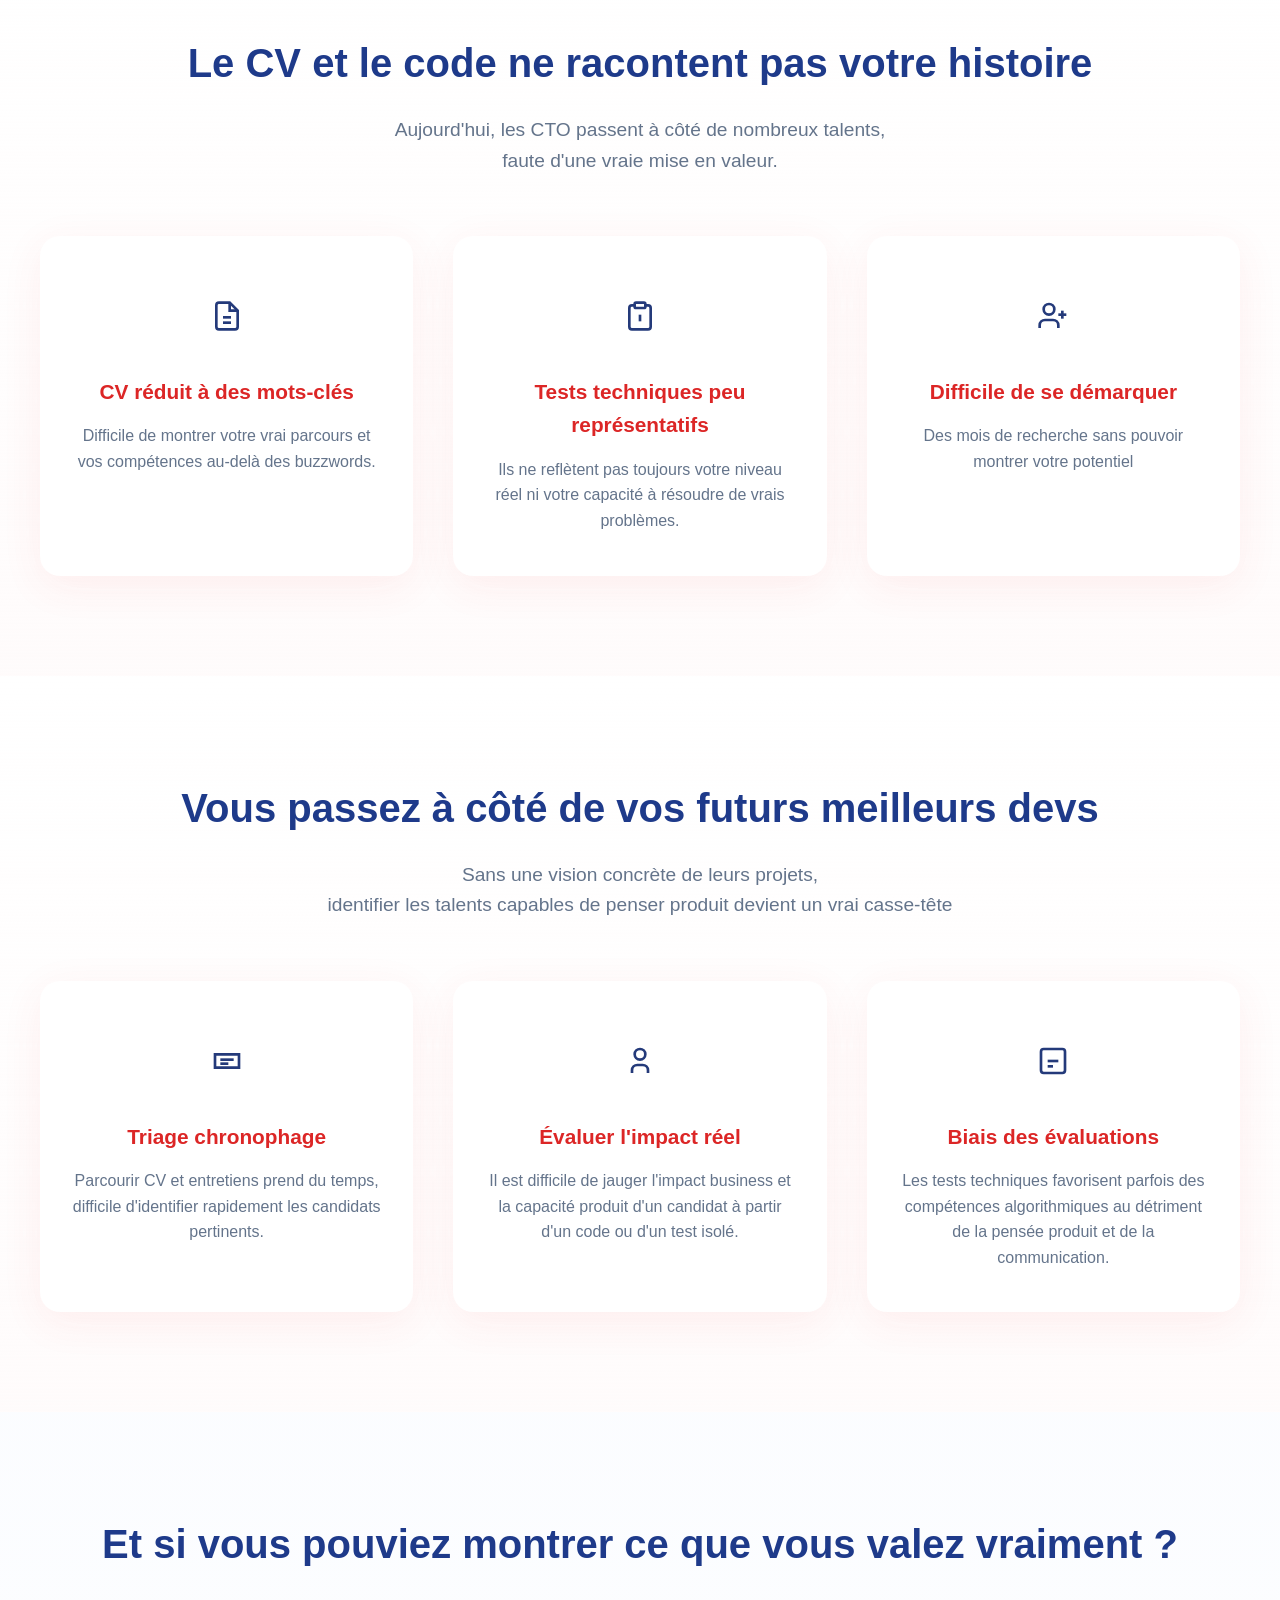
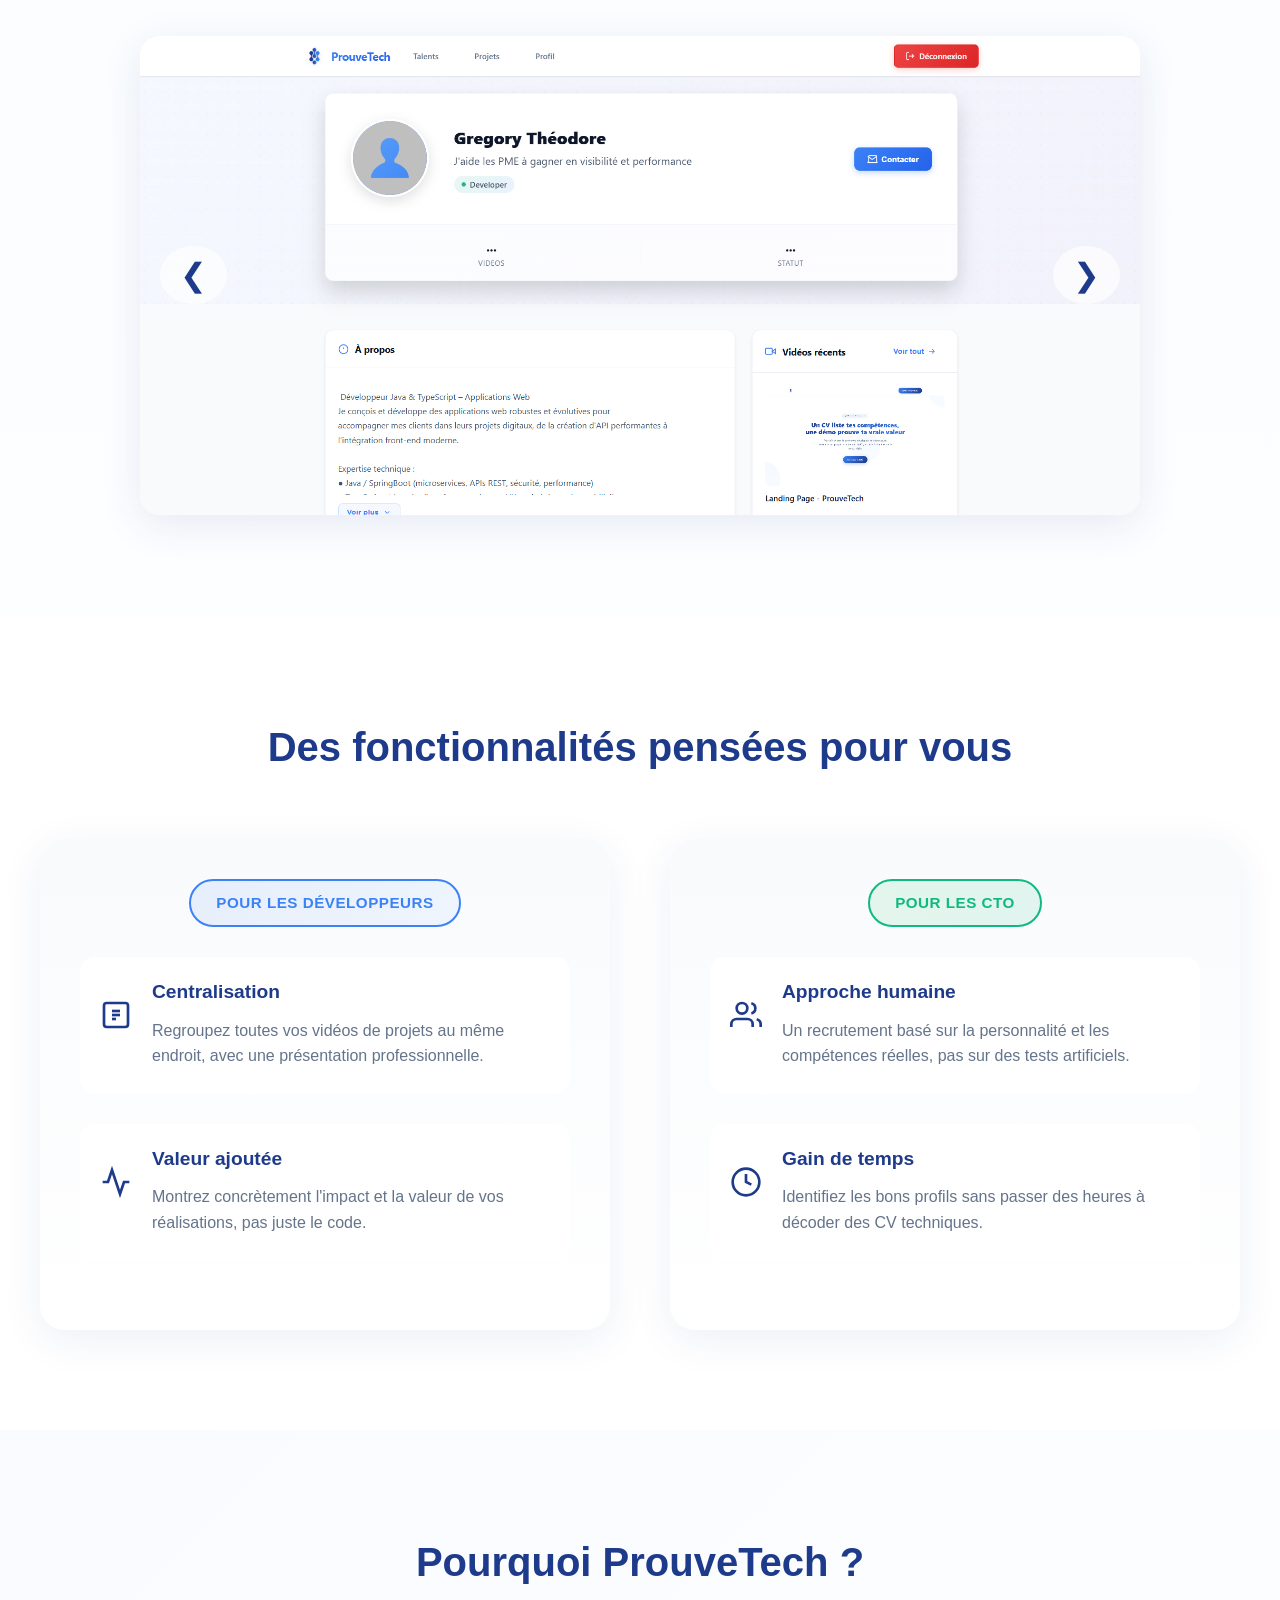
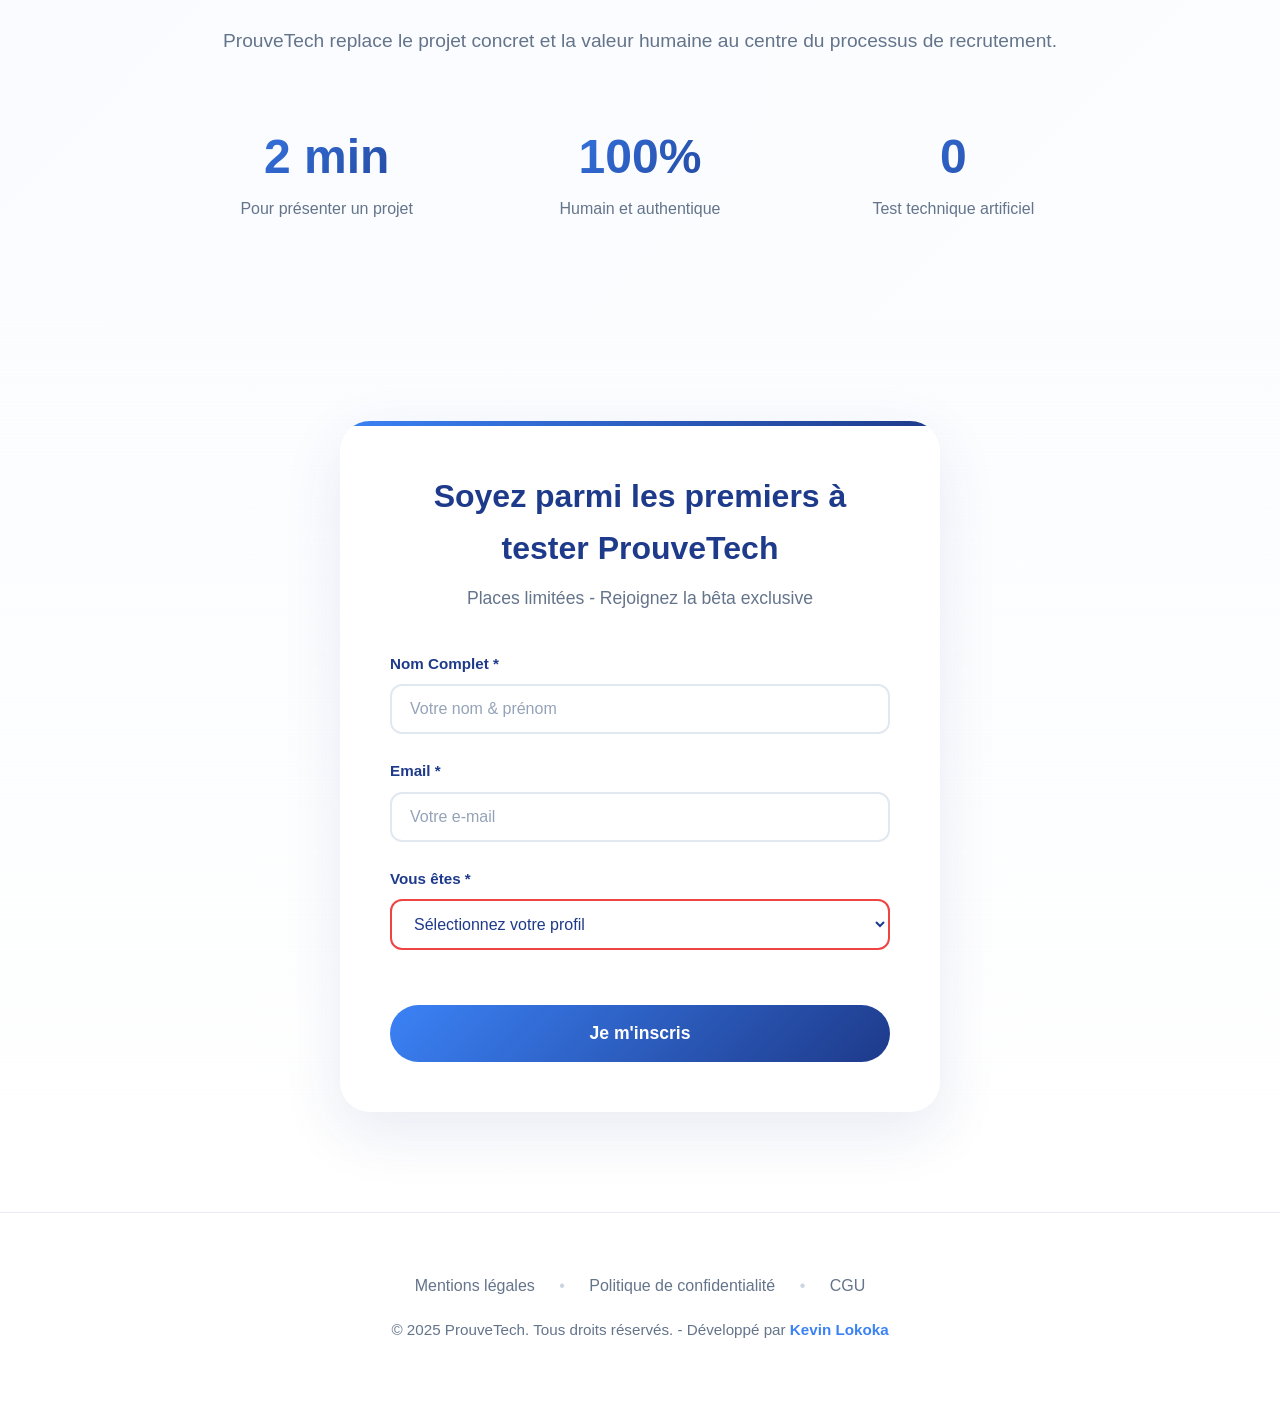
==== commit 2bd4457a: "cto" ====
--- a/index.html
+++ b/index.html
@@ -3,21 +3,21 @@
 <head>
     <meta charset="UTF-8">
     <meta name="viewport" content="width=device-width, initial-scale=1.0">
-    <title>ProuveTech - Prouvez votre valeur de développeur en vidéo</title>
-    <meta name="description" content="ProuveTech révolutionne le recrutement IT. Présentez vos projets en 2 minutes vidéo et démarquez-vous. Rejoignez la bêta exclusive.">
+    <title>Prouve Tech - Pré-inscription</title>
+    <meta name="description" content="Prouve Tech - Pré-inscription">
     
     <!-- Open Graph / Facebook -->
     <meta property="og:type" content="website">
     <meta property="og:url" content="https://prouvetech.fr/">
-    <meta property="og:title" content="ProuveTech - Un CV liste vos compétences, une démo prouve votre valeur">
-    <meta property="og:description" content="Créez le pont entre développeurs et recruteurs. Présentez vos projets en vidéo, montrez votre vraie valeur.">
-    <meta property="og:image" content="https://prouvetech.fr/images/og-image.jpg">
+    <meta property="og:title" content="Prouve Tech - Pré-inscription">
+    <meta property="og:description" content="Identifie ton dev qui pense produit, pas seulement code">
+    <!-- <meta property="og:image" content="https://prouvetech.fr/images/og-image.jpg"> -->
     
     <!-- Twitter -->
     <meta property="twitter:card" content="summary_large_image">
     <meta property="twitter:url" content="https://prouvetech.fr/">
-    <meta property="twitter:title" content="ProuveTech - Prouvez votre valeur de développeur">
-    <meta property="twitter:description" content="Créez le pont entre développeurs et recruteurs. Présentez vos projets en vidéo.">
+    <meta property="twitter:title" content="Prouve Tech - Pré-inscription">
+    <meta property="twitter:description" content="Identifie ton dev qui pense produit, pas seulement code">
     
     <!-- Favicons -->
     <link rel="icon" type="image/png" sizes="32x32" href="/images/logo.png">
@@ -26,14 +26,54 @@
     <!-- CSS -->
     <link rel="stylesheet" href="css/style.min.css">
     
-    <!-- Google Analytics - Remplacez GA_MEASUREMENT_ID -->
-    <script async src="https://www.googletagmanager.com/gtag/js?id=GA_MEASUREMENT_ID"></script>
+    <!-- Google tag (gtag.js) -->
+    <script async src="https://www.googletagmanager.com/gtag/js?id=G-LS7M8HMM13"></script>
     <script>
-        window.dataLayer = window.dataLayer || [];
-        function gtag(){dataLayer.push(arguments);}
-        gtag('js', new Date());
-        gtag('config', 'GA_MEASUREMENT_ID');
-    </script>
+    window.dataLayer = window.dataLayer || [];
+    function gtag(){dataLayer.push(arguments);}
+    gtag('js', new Date());
+
+    gtag('config', 'G-LS7M8HMM13');
+
+// Charger le nombre d'inscrits au démarrage
+document.addEventListener('DOMContentLoaded', function() {
+    // Fonction pour charger les stats
+    function loadBetaCount() {
+        fetch('api/subscribe.php?stats=1')
+            .then(response => response.json())
+            .then(data => {
+                if (data.success && data.count > 0) {
+                    const countElement = document.getElementById('betaCount');
+                    
+                    // Animation du compteur
+                    const target = data.count;
+                    let current = 0;
+                    const increment = Math.ceil(target / 20);
+                    
+                    const timer = setInterval(() => {
+                        current += increment;
+                        if (current >= target) {
+                            countElement.textContent = target;
+                            clearInterval(timer);
+                        } else {
+                            countElement.textContent = current;
+                        }
+                    }, 50);
+                }
+            })
+            .catch(error => {
+                console.error('Erreur chargement stats:', error);
+            });
+    }
+    
+    // Charger au démarrage
+    loadBetaCount();
+    
+    // Recharger après inscription (optionnel)
+    window.updateBetaCount = loadBetaCount;
+});
+</script>
+    
 </head>
 <body>
     <!-- Fond dynamique animé -->
@@ -56,10 +96,10 @@
     <!-- Hero Section -->
     <section class="hero">
         <div class="hero-content">
-            <span class="badge">Bientôt disponible</span>
-            <h1>Un CV liste tes compétences,<br>une démo prouve ta vraie valeur</h1>
+            <span class="badge">Bientôt disponible • <span id="betaCount">0</span> inscrits</span>            
+            <h1>Identifie ton dev qui pense produit,<br>pas seulement code</h1>
             <p class="subtitle">
-                ProuveTech crée le pont entre développeurs et recruteurs.<br>
+                ProuveTech crée le pont entre développeurs et CTO.<br>
                 Présentez vos projets en 2 minutes vidéo, montrez le contexte et la valeur réelle.
             </p>
             <div class="cta-container">
@@ -97,7 +137,7 @@
                             <path d="M16 3.13a4 4 0 0 1 0 7.75"/>
                         </svg>
                     </span>
-                    <h3 class="feature-title">Recruteurs IT</h3>
+                    <h3 class="feature-title">CTO</h3>
                     <p class="feature-description">
                         <strong>Découvrez les talents tech autrement.</strong><br>
                         Sans test technique, juste leur vraie histoire. Comprenez rapidement 
@@ -113,7 +153,7 @@
         <div class="problem-container">
             <h2 class="problem-title">Le CV et le code ne racontent pas votre histoire</h2>
             <p class="problem-subtitle">
-                Aujourd'hui, les recruteurs passent à côté de nombreux talents, 
+                Aujourd'hui, les CTO passent à côté de nombreux talents,<br>
                 faute d'une vraie mise en valeur.
             </p>
             
@@ -153,9 +193,54 @@
                             <line x1="22" y1="11" x2="16" y2="11"/>
                         </svg>
                     </div>
-                    <h3>Impossible de se démarquer</h3>
-                    <p>Vous ressemblez à tous les autres profils avec les mêmes frameworks et technologies.</p>
-                </div>
+                    <h3>Difficile de se démarquer</h3>
+                    <p>Des mois de recherche sans pouvoir montrer votre potentiel</p>
+                </div>
+            </div>
+        </div>
+    </section>
+    <section class="problem-section fade-in-section" id="probleme">
+        <div class="problem-container">
+            <h2 class="problem-title">Vous passez à côté de vos futurs meilleurs devs</h2>
+            <p class="problem-subtitle">
+                Sans une vision concrète de leurs projets,<br>
+                identifier les talents capables de penser produit devient un vrai casse-tête
+            </p>
+            
+            <div class="problem-grid">
+                <div class="problem-card">
+                        <div class="problem-icon">
+                            <svg width="32" height="32" viewBox="0 0 24 24" fill="none" stroke="currentColor" stroke-width="2">
+                                <path d="M3 7h18v10H3z"/>
+                                <path d="M7 11h10"/>
+                                <path d="M7 14h6"/>
+                            </svg>
+                        </div>
+                        <h3>Triage chronophage</h3>
+                        <p>Parcourir CV et entretiens prend du temps, 
+                            <br>difficile d'identifier rapidement les candidats pertinents.</p>
+                    </div>
+                    <div class="problem-card">
+                        <div class="problem-icon">
+                            <svg width="32" height="32" viewBox="0 0 24 24" fill="none" stroke="currentColor" stroke-width="2">
+                                <circle cx="12" cy="7" r="4"/>
+                                <path d="M6 21v-2a4 4 0 0 1 4-4h4a4 4 0 0 1 4 4v2"/>
+                            </svg>
+                        </div>
+                        <h3>Évaluer l'impact réel</h3>
+                        <p>Il est difficile de jauger l'impact business et la capacité produit d'un candidat à partir d'un code ou d'un test isolé.</p>
+                    </div>
+                    <div class="problem-card">
+                        <div class="problem-icon">
+                            <svg width="32" height="32" viewBox="0 0 24 24" fill="none" stroke="currentColor" stroke-width="2">
+                                <rect x="3" y="3" width="18" height="18" rx="2" ry="2"/>
+                                <path d="M8 12h8"/>
+                                <path d="M8 16h4"/>
+                            </svg>
+                        </div>
+                        <h3>Biais des évaluations</h3>
+                        <p>Les tests techniques favorisent parfois des compétences algorithmiques au détriment de la pensée produit et de la communication.</p>
+                    </div>
             </div>
         </div>
     </section>
@@ -223,14 +308,17 @@
                 
                 <div class="functionality-block">
                     <div class="functionality-header">
-                        <span class="functionality-badge">Pour les recruteurs</span>
+                        <span class="functionality-badge">Pour les CTO</span>
                     </div>
                     
                     <div class="functionality-item">
                         <div class="feature-icon">
-                            <svg width="32" height="32" viewBox="0 0 24 24" fill="none" stroke="currentColor" stroke-width="2">
-                                <path d="M20.84 4.61a5.5 5.5 0 0 0-7.78 0L12 5.67l-1.06-1.06a5.5 5.5 0 0 0-7.78 7.78l1.06 1.06L12 21.23l7.78-7.78 1.06-1.06a5.5 5.5 0 0 0 0-7.78z"/>
-                            </svg>
+                        <svg width="32" height="32" viewBox="0 0 24 24" fill="none" stroke="currentColor" stroke-width="2">
+                            <path d="M17 21v-2a4 4 0 0 0-4-4H5a4 4 0 0 0-4 4v2"/>
+                            <circle cx="9" cy="7" r="4"/>
+                            <path d="M23 21v-2a4 4 0 0 0-3-3.87"/>
+                            <path d="M16 3.13a4 4 0 0 1 0 7.75"/>
+                        </svg>
                         </div>
                         <div class="functionality-content">
                             <h4>Approche humaine</h4>
@@ -305,7 +393,7 @@
                     <select id="profile" name="profile" required>
                         <option value="">Sélectionnez votre profil</option>
                         <option value="developer">Développeur·se</option>
-                        <option value="recruiter">Recruteur·se</option>
+                        <option value="CTO">CTO</option>
                     </select>
                 </div>
 
@@ -314,21 +402,30 @@
                     <input type="text" name="website" tabindex="-1" autocomplete="off">
                 </div>                
                 <button type="submit" class="submit-btn">
-                    <span class="btn-text">Rejoindre la Bêta pour être notifié</span>
+                    <span class="btn-text">Je m'inscris</span>
                     <span class="btn-loader" style="display: none;">
                         <span class="spinner"></span>
                     </span>
                 </button>
                 
                 <div class="form-success" style="display: none;">
-                    <div class="success-icon">🎉</div>
+                    <div class="success-icon">
+                        <svg width="32" height="32" viewBox="0 0 24 24" fill="none" stroke="currentColor" stroke-width="2">
+                            <circle cx="12" cy="12" r="10"/>
+                            <polyline points="9 12 11 14 15 10"/>
+                        </svg>
+                    </div>
                     <h3>Inscription confirmée !</h3>
-                    <p>Vérifiez votre boîte mail.</p>
                     <p class="success-detail">Vous recevrez vos accès bêta dès le lancement bientôt.</p>
                 </div>
-
                 <div class="form-error" style="display: none;">
-                    <div class="error-icon">⚠️</div>
+                    <div class="error-icon">
+                        <svg width="32" height="32" viewBox="0 0 24 24" fill="none" stroke="currentColor" stroke-width="2">
+                            <path d="M10.29 3.86L1.82 18a2 2 0 0 0 1.71 3h16.94a2 2 0 0 0 1.71-3L13.71 3.86a2 2 0 0 0-3.42 0z"/>
+                            <line x1="12" y1="9" x2="12" y2="13"/>
+                            <line x1="12" y1="17" x2="12.01" y2="17"/>
+                        </svg>
+                    </div>
                     <h3>Une erreur est survenue</h3>
                     <p class="error-message"></p>
                     <button type="button" class="retry-btn" onclick="resetForm()">Réessayer</button>
@@ -340,13 +437,13 @@
     <!-- Footer -->
     <footer>
         <div class="footer-content">
-            <!-- <div class="footer-links">
-                <a href="/legal/mentions-legales.html">Mentions légales</a>
+            <div class="footer-links">
+                <a href="legal/mentions-legales.html">Mentions légales</a>
                 <span class="separator">•</span>
-                <a href="/legal/politique-confidentialite.html">Politique de confidentialité</a>
+                <a href="legal/politique-confidentialite.html">Politique de confidentialité</a>
                 <span class="separator">•</span>
-                <a href="/legal/cgu.html">CGU</a>
-            </div> -->
+                <a href="legal/cgu.html">CGU</a>
+            </div>
             <p class="footer-copyright">
                 © 2025 ProuveTech. Tous droits réservés. - Développé par
                 <a href="https://www.linkedin.com/in/kevin-lokoka/" target="_blank" rel="noopener">Kevin Lokoka</a>
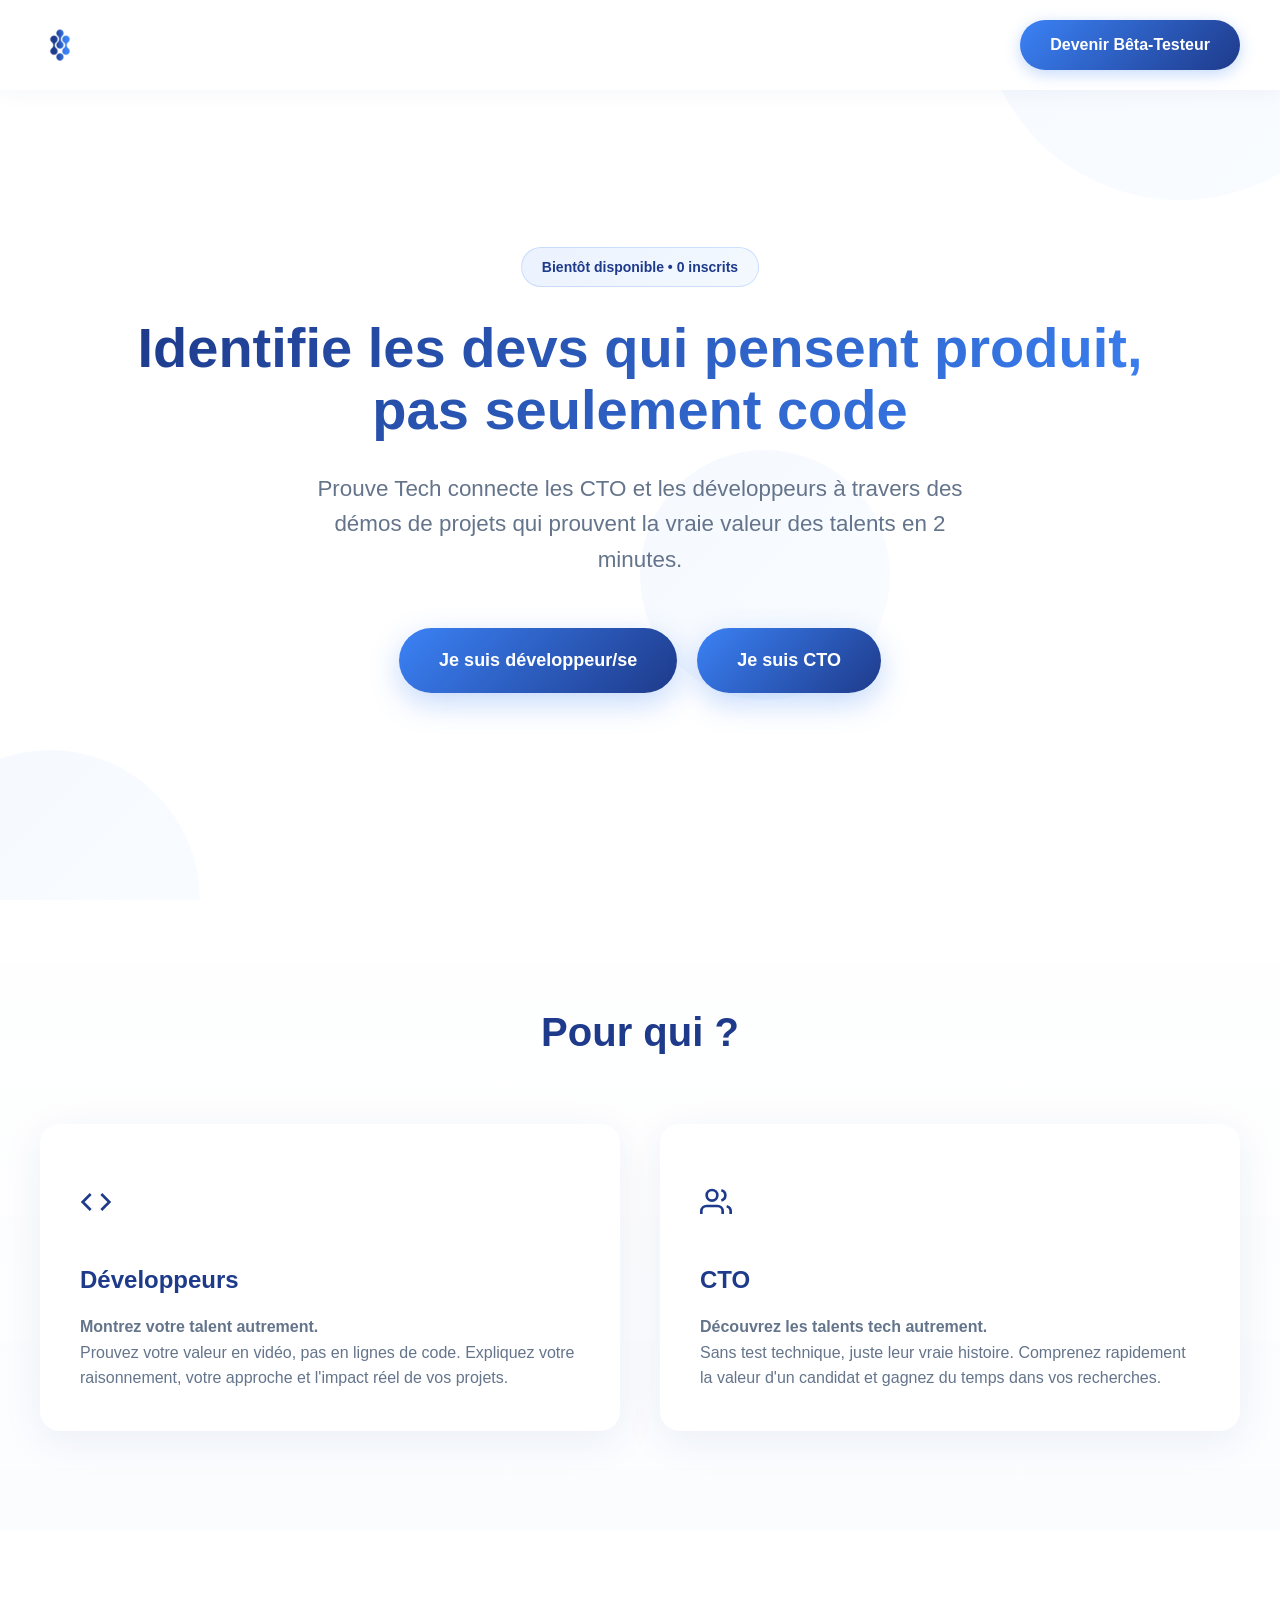
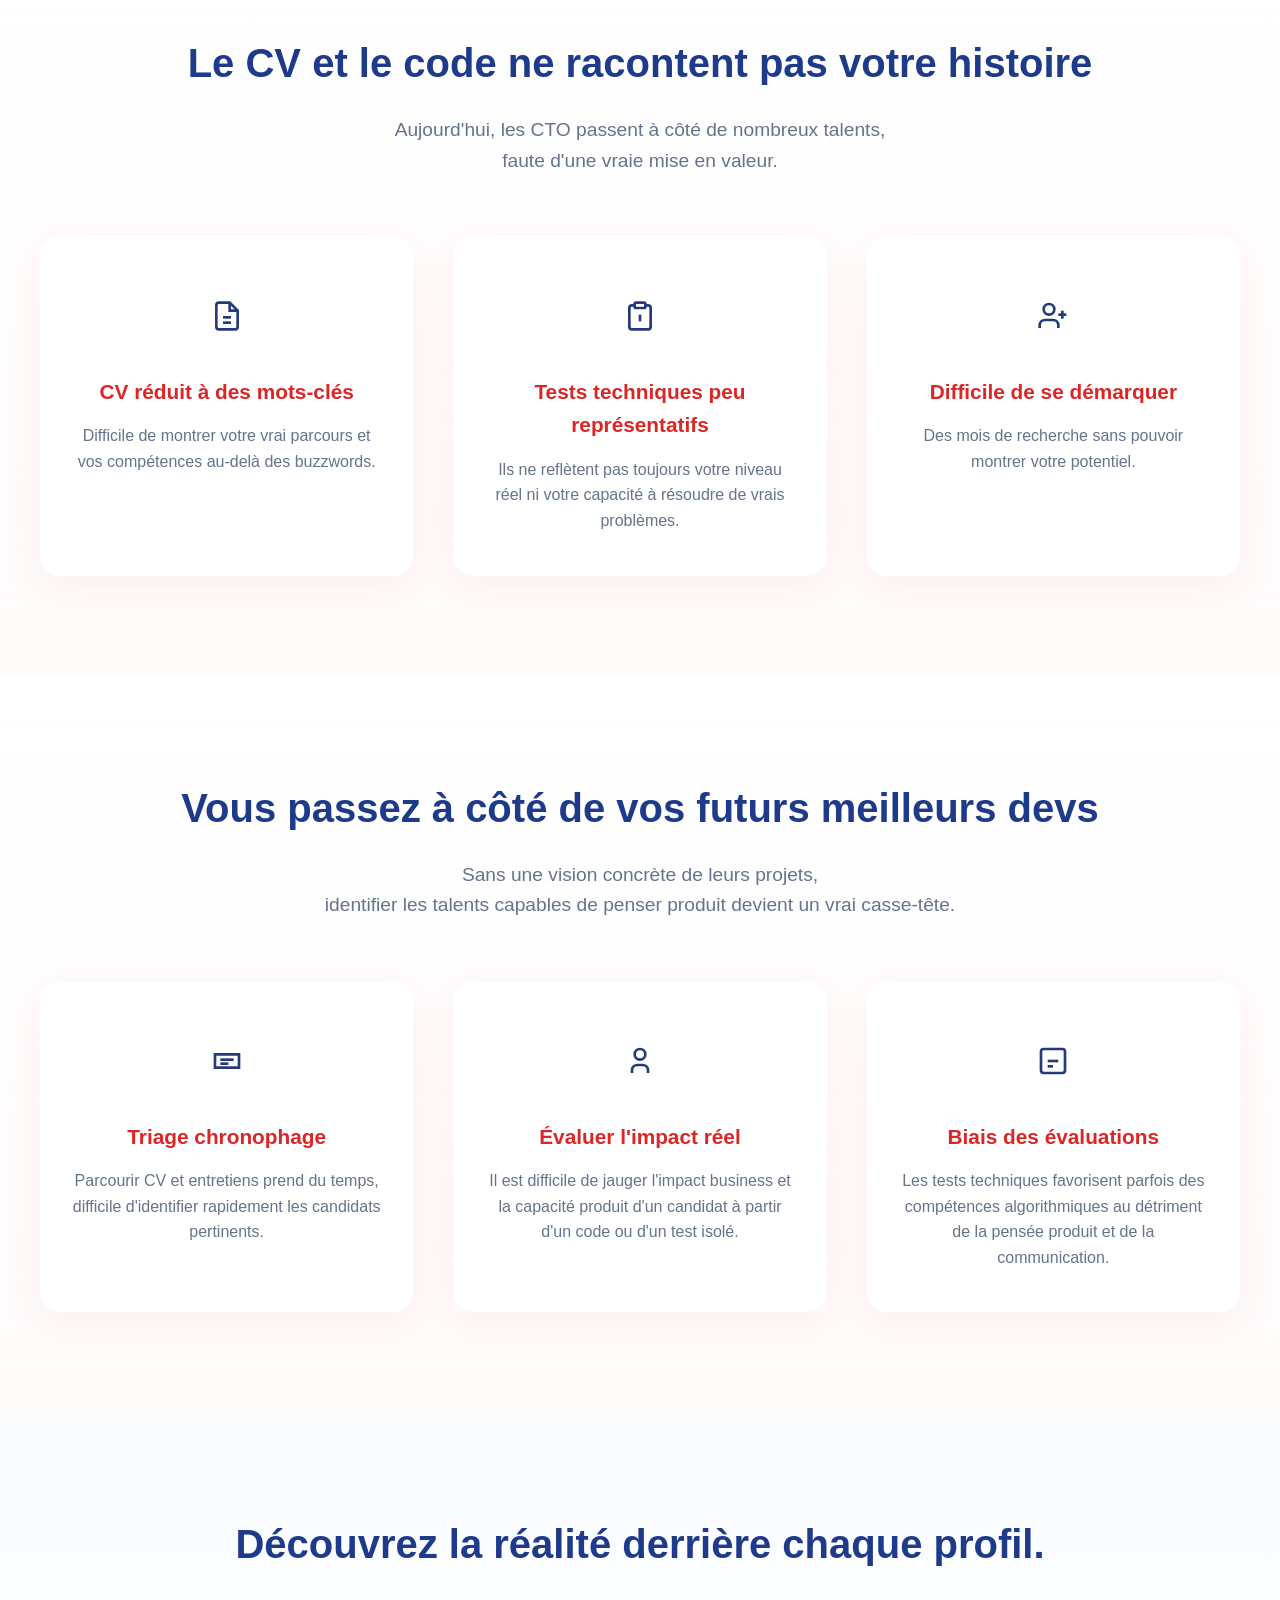
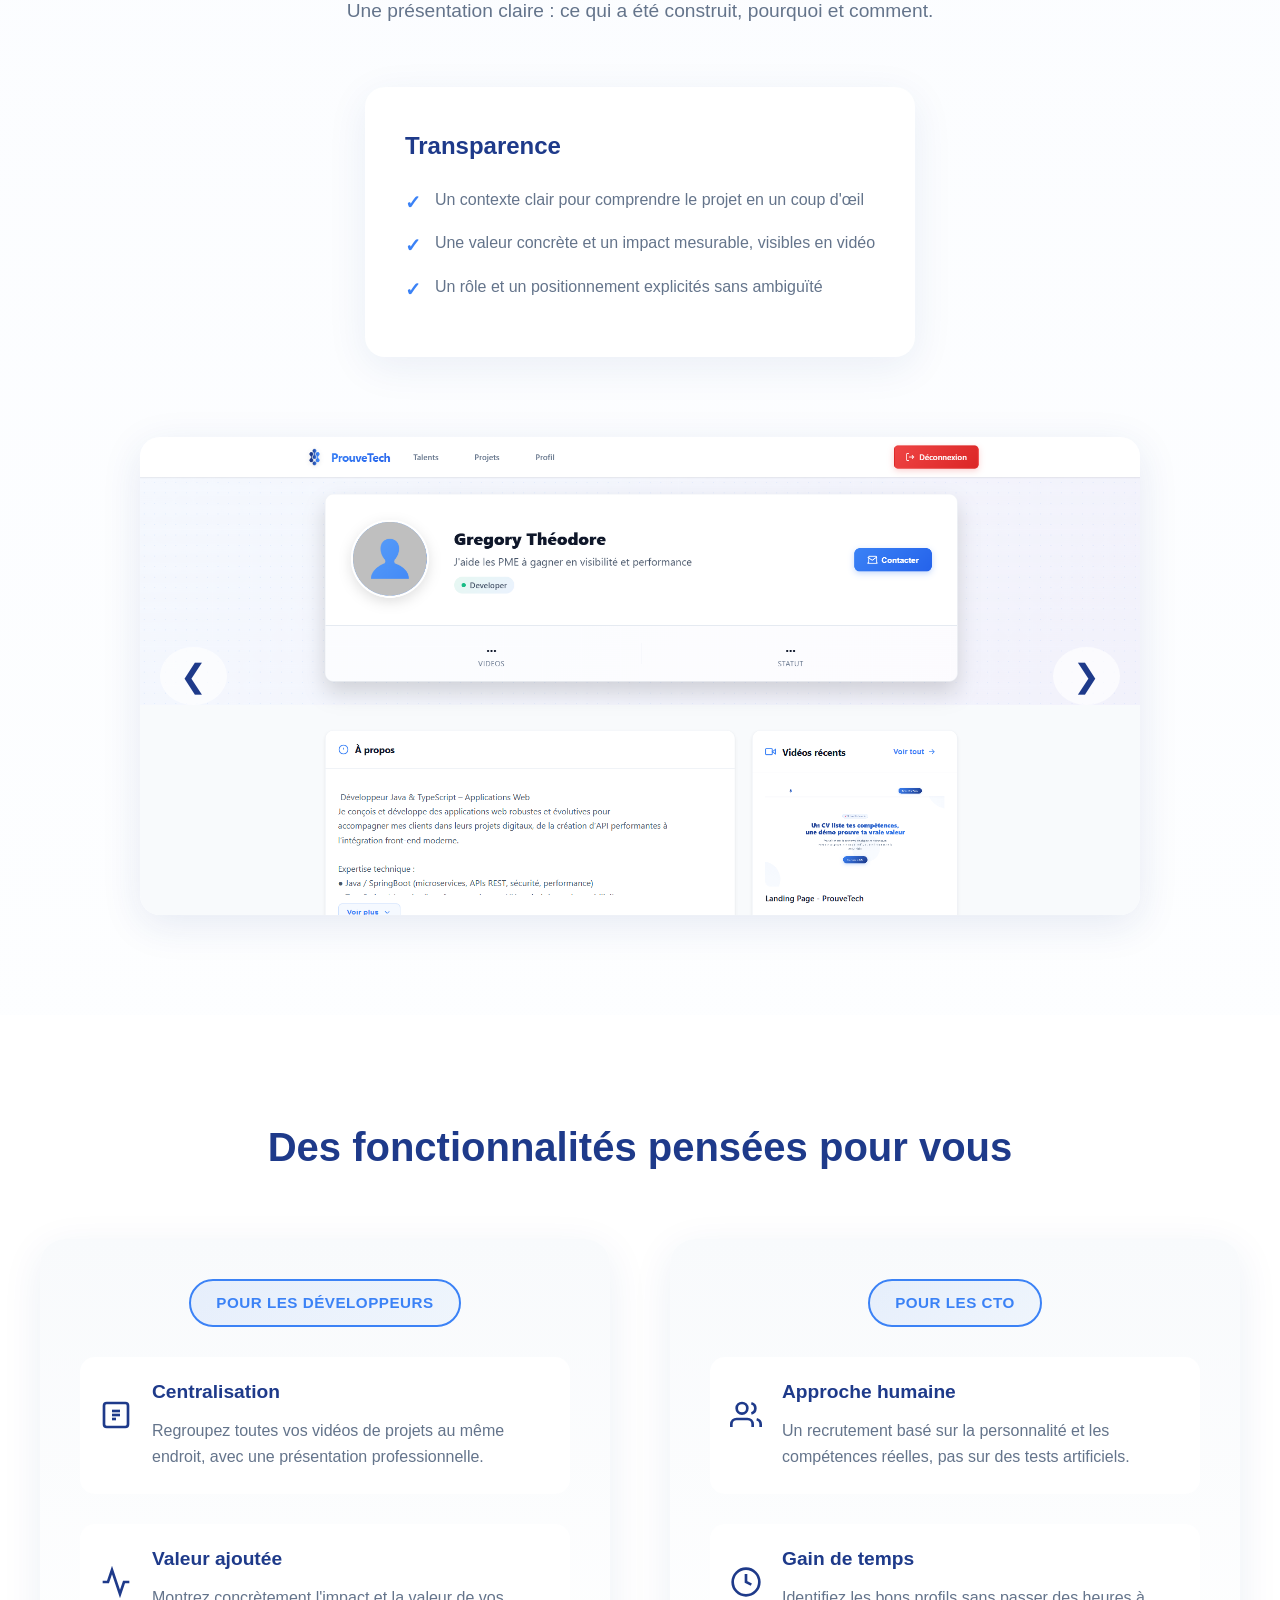
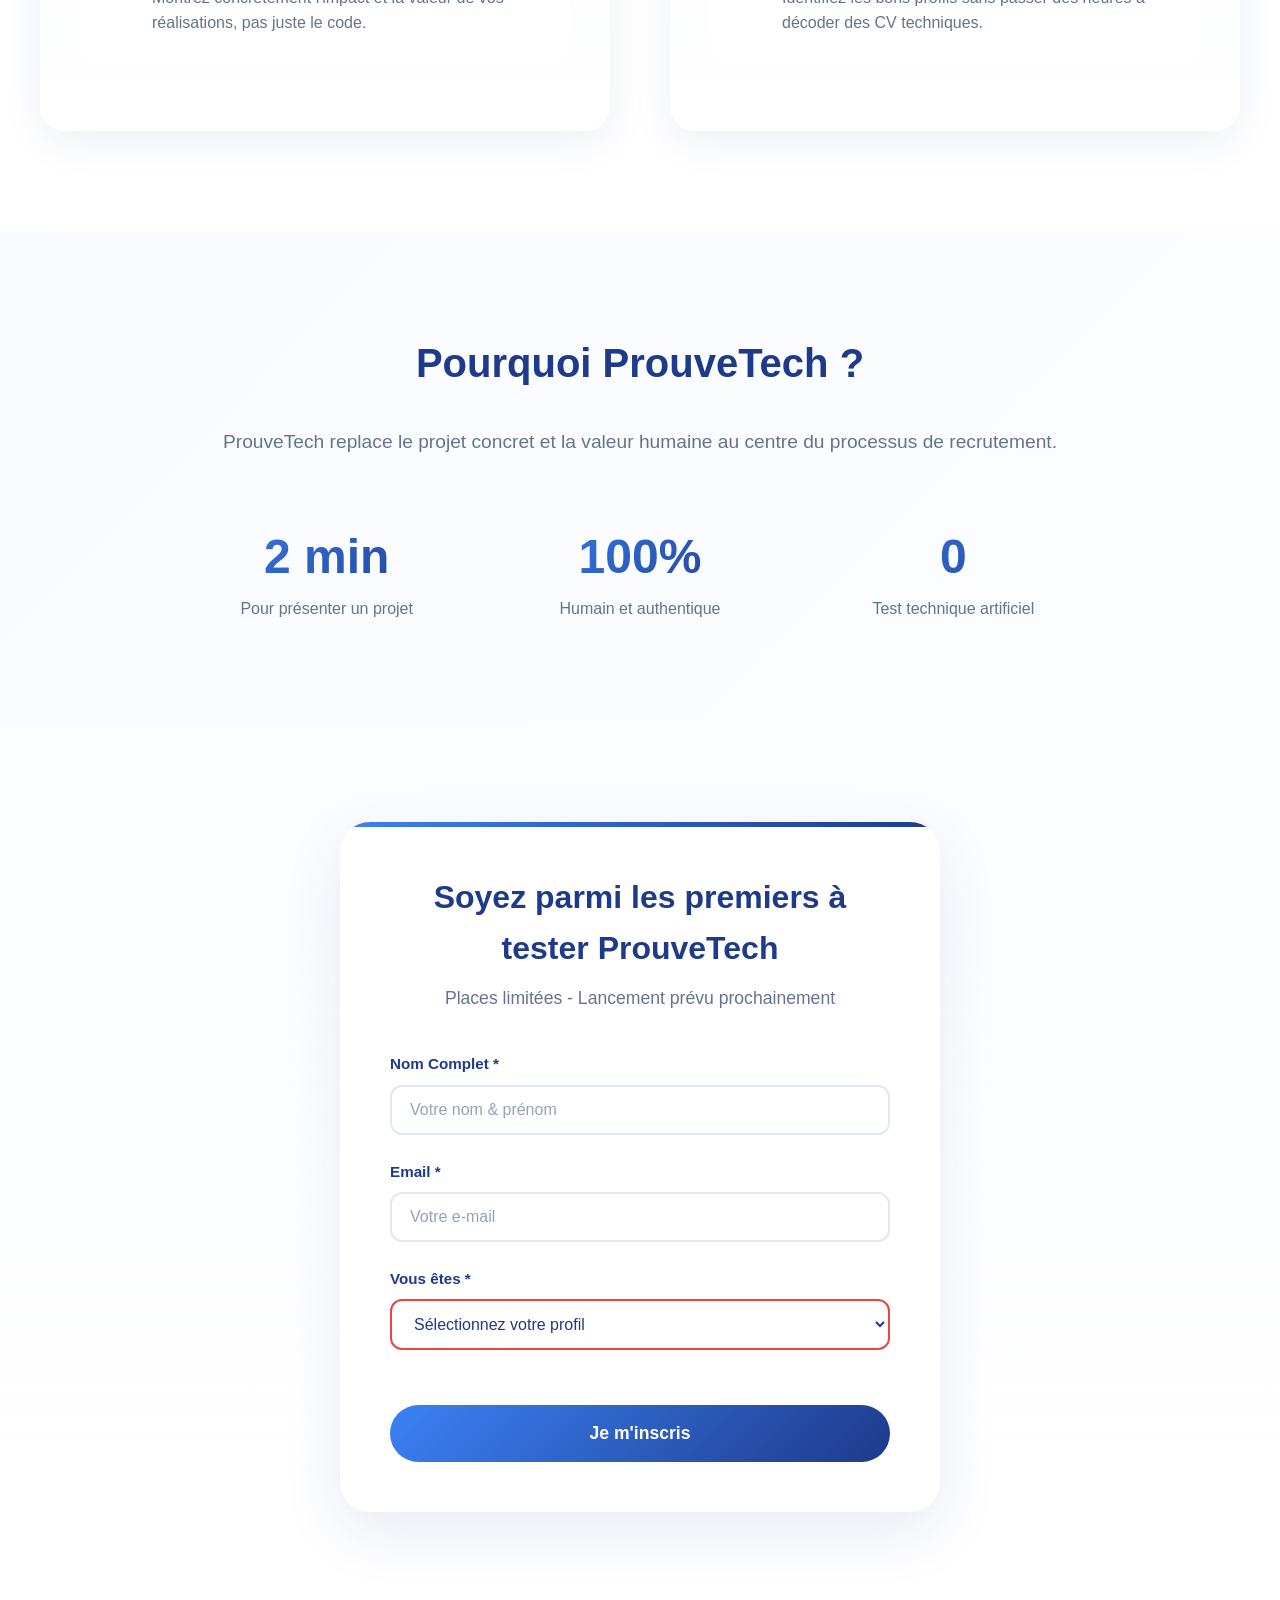
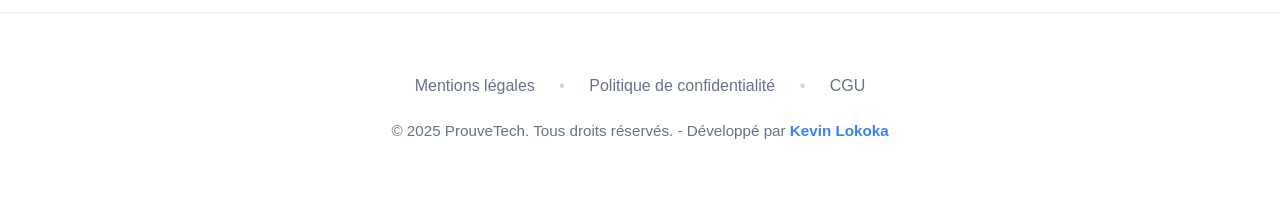
==== commit 5c3bf5a5: "transparence" ====
--- a/index.html
+++ b/index.html
@@ -97,14 +97,13 @@
     <section class="hero">
         <div class="hero-content">
             <span class="badge">Bientôt disponible • <span id="betaCount">0</span> inscrits</span>            
-            <h1>Identifie ton dev qui pense produit,<br>pas seulement code</h1>
+            <h1>Identifie les devs qui pensent produit,<br>pas seulement code</h1>
             <p class="subtitle">
-                ProuveTech crée le pont entre développeurs et CTO.<br>
-                Présentez vos projets en 2 minutes vidéo, montrez le contexte et la valeur réelle.
+                Prouve Tech connecte les CTO et les développeurs à travers des démos de projets qui prouvent la vraie valeur des talents en 2 minutes.
             </p>
             <div class="cta-container">
-                <a href="#inscription" class="cta-primary">Rejoindre la Bêta</a>
-                <a href="#solution" class="cta-secondary">Découvrir les screenshots</a>
+                <a href="#probleme-developer" class="cta-primary">Je suis développeur/se</a>
+                <a href="#probleme-cto" class="cta-primary">Je suis CTO </a>
             </div>
         </div>
     </section>
@@ -149,9 +148,9 @@
     </section>
 
     <!-- Section Le Problème -->
-    <section class="problem-section fade-in-section" id="probleme">
+    <section class="problem-section fade-in-section" id="probleme-developer">
         <div class="problem-container">
-            <h2 class="problem-title">Le CV et le code ne racontent pas votre histoire</h2>
+            <h2 class="problem-title" id="developer">Le CV et le code ne racontent pas votre histoire</h2>
             <p class="problem-subtitle">
                 Aujourd'hui, les CTO passent à côté de nombreux talents,<br>
                 faute d'une vraie mise en valeur.
@@ -194,17 +193,17 @@
                         </svg>
                     </div>
                     <h3>Difficile de se démarquer</h3>
-                    <p>Des mois de recherche sans pouvoir montrer votre potentiel</p>
-                </div>
-            </div>
-        </div>
-    </section>
-    <section class="problem-section fade-in-section" id="probleme">
+                    <p>Des mois de recherche sans pouvoir montrer votre potentiel.</p>
+                </div>
+            </div>
+        </div>
+    </section>
+    <section class="problem-section fade-in-section" id="probleme-cto">
         <div class="problem-container">
-            <h2 class="problem-title">Vous passez à côté de vos futurs meilleurs devs</h2>
+            <h2 class="problem-title" id="cto">Vous passez à côté de vos futurs meilleurs devs</h2>
             <p class="problem-subtitle">
                 Sans une vision concrète de leurs projets,<br>
-                identifier les talents capables de penser produit devient un vrai casse-tête
+                identifier les talents capables de penser produit devient un vrai casse-tête.
             </p>
             
             <div class="problem-grid">
@@ -246,10 +245,21 @@
     </section>
 
     <!-- Section La Solution -->
-         <!-- Section La Solution -->
     <section class="solution-section fade-in-section" id="solution">
         <div class="solution-container">
-            <h2 class="solution-title">Et si vous pouviez montrer ce que vous valez vraiment&nbsp;?</h2>
+            <h2 class="solution-title">Découvrez la réalité derrière chaque profil.</h2>
+            <p class="solution-subtitle">Une présentation claire : ce qui a été construit, pourquoi et comment.</p>
+
+            <div class="solution-features">
+                <div class="solution-feature">
+                    <h3>Transparence</h3>
+                    <ul class="solution-benefits">
+                        <li>Un contexte clair pour comprendre le projet en un coup d'œil</li>
+                        <li>Une valeur concrète et un impact mesurable, visibles en vidéo</li>
+                        <li>Un rôle et un positionnement explicités sans ambiguïté</li>
+                    </ul>
+                </div>
+            </div>
 
             <div class="solution-slider">
                 <div class="slide active">
@@ -372,7 +382,7 @@
         <div class="form-container">
             <div class="form-header">
                 <h2>Soyez parmi les premiers à tester ProuveTech</h2>
-                <p>Places limitées - Rejoignez la bêta exclusive</p>
+                <p>Places limitées - Lancement prévu prochainement</p>
             </div>
             
             <form id="betaForm" class="signup-form" action="/api/subscribe.php" method="POST">
@@ -400,13 +410,14 @@
                 <!-- Honeypot anti-spam -->
                 <div style="display:none;">
                     <input type="text" name="website" tabindex="-1" autocomplete="off">
-                </div>                
+                </div>              
                 <button type="submit" class="submit-btn">
                     <span class="btn-text">Je m'inscris</span>
                     <span class="btn-loader" style="display: none;">
                         <span class="spinner"></span>
                     </span>
                 </button>
+               
                 
                 <div class="form-success" style="display: none;">
                     <div class="success-icon">
--- a/css/style.min.css
+++ b/css/style.min.css
@@ -23,6 +23,16 @@
     overflow-x: hidden;
     position: relative;
     line-height: 1.6;
+}
+
+/* Smooth scrolling and anchor offset so fixed nav doesn't hide targets */
+html {
+    scroll-behavior: smooth;
+}
+
+/* Ensure anchor targets are visible below the fixed nav */
+.problem-title, h2[id] {
+    scroll-margin-top: 120px; /* adjust to your nav height */
 }
 
 /* Fond animé dynamique */
@@ -909,8 +919,115 @@
 .solution-title {
     font-size: clamp(2rem, 4vw, 2.5rem);
     color: var(--primary-blue);
-    margin-bottom: 60px;
+    margin-bottom: 20px;
     font-weight: 800;
+}
+
+.solution-subtitle {
+    font-size: 1.2rem;
+    color: var(--text-gray);
+    max-width: 700px;
+    margin: 0 auto 60px;
+    line-height: 1.6;
+    font-weight: 500;
+}
+
+.solution-features {
+    display: flex;
+    justify-content: center;
+    gap: 50px;
+    max-width: 1200px;
+    margin: 0 auto 80px;
+    text-align: left;
+}
+
+.solution-feature {
+    background: white;
+    padding: 40px;
+    border-radius: 20px;
+    box-shadow: 0 10px 40px rgba(30, 58, 138, 0.08);
+    transition: all 0.3s ease;
+    position: relative;
+    overflow: hidden;
+    max-width: 700px;
+    flex-shrink: 0;
+}
+
+.solution-feature::before {
+    content: '';
+    position: absolute;
+    top: 0;
+    left: 0;
+    width: 100%;
+    height: 4px;
+    background: linear-gradient(90deg, var(--secondary-blue), var(--primary-blue));
+    transform: scaleX(0);
+    transition: transform 0.3s ease;
+    transform-origin: left;
+}
+
+.solution-feature:hover::before {
+    transform: scaleX(1);
+}
+
+.solution-feature:hover {
+    transform: translateY(-10px);
+    box-shadow: 0 20px 60px rgba(30, 58, 138, 0.15);
+}
+
+.solution-feature h3 {
+    font-size: 1.5rem;
+    color: var(--primary-blue);
+    margin-bottom: 20px;
+    font-weight: 700;
+}
+
+.solution-feature > p {
+    color: var(--text-gray);
+    font-size: 1.1rem;
+    line-height: 1.6;
+    margin-bottom: 15px;
+}
+
+.solution-benefits {
+    list-style: none;
+    padding: 0;
+}
+
+.solution-benefits li {
+    color: var(--text-gray);
+    font-size: 1rem;
+    line-height: 1.8;
+    padding-left: 30px;
+    position: relative;
+    margin-bottom: 15px;
+    transition: all 0.3s ease;
+}
+
+.solution-benefits li:hover {
+    padding-left: 35px;
+    color: var(--primary-blue);
+}
+
+.solution-benefits li::before {
+    content: '✓';
+    position: absolute;
+    left: 0;
+    color: var(--secondary-blue);
+    font-weight: 800;
+    font-size: 1.2rem;
+    animation: checkmark 0.5s ease-out;
+}
+
+@keyframes checkmark {
+    0% {
+        opacity: 0;
+        transform: scale(0) rotate(-45deg);
+    }
+    100% {
+        opacity: 1;
+        transform: scale(1) rotate(0deg);
+    }
 }
 
 .solution-slider {
@@ -1019,9 +1136,9 @@
 }
 
 .functionality-block:last-child .functionality-badge {
-    background: linear-gradient(135deg, rgba(34, 197, 94, 0.1), rgba(16, 185, 129, 0.1));
-    color: #10b981;
-    border: 2px solid #10b981;
+    background: linear-gradient(135deg, rgba(59, 130, 246, 0.1), rgba(147, 197, 253, 0.1));
+    color: var(--secondary-blue);
+    border: 2px solid var(--secondary-blue);
 }
 
 .functionality-item {
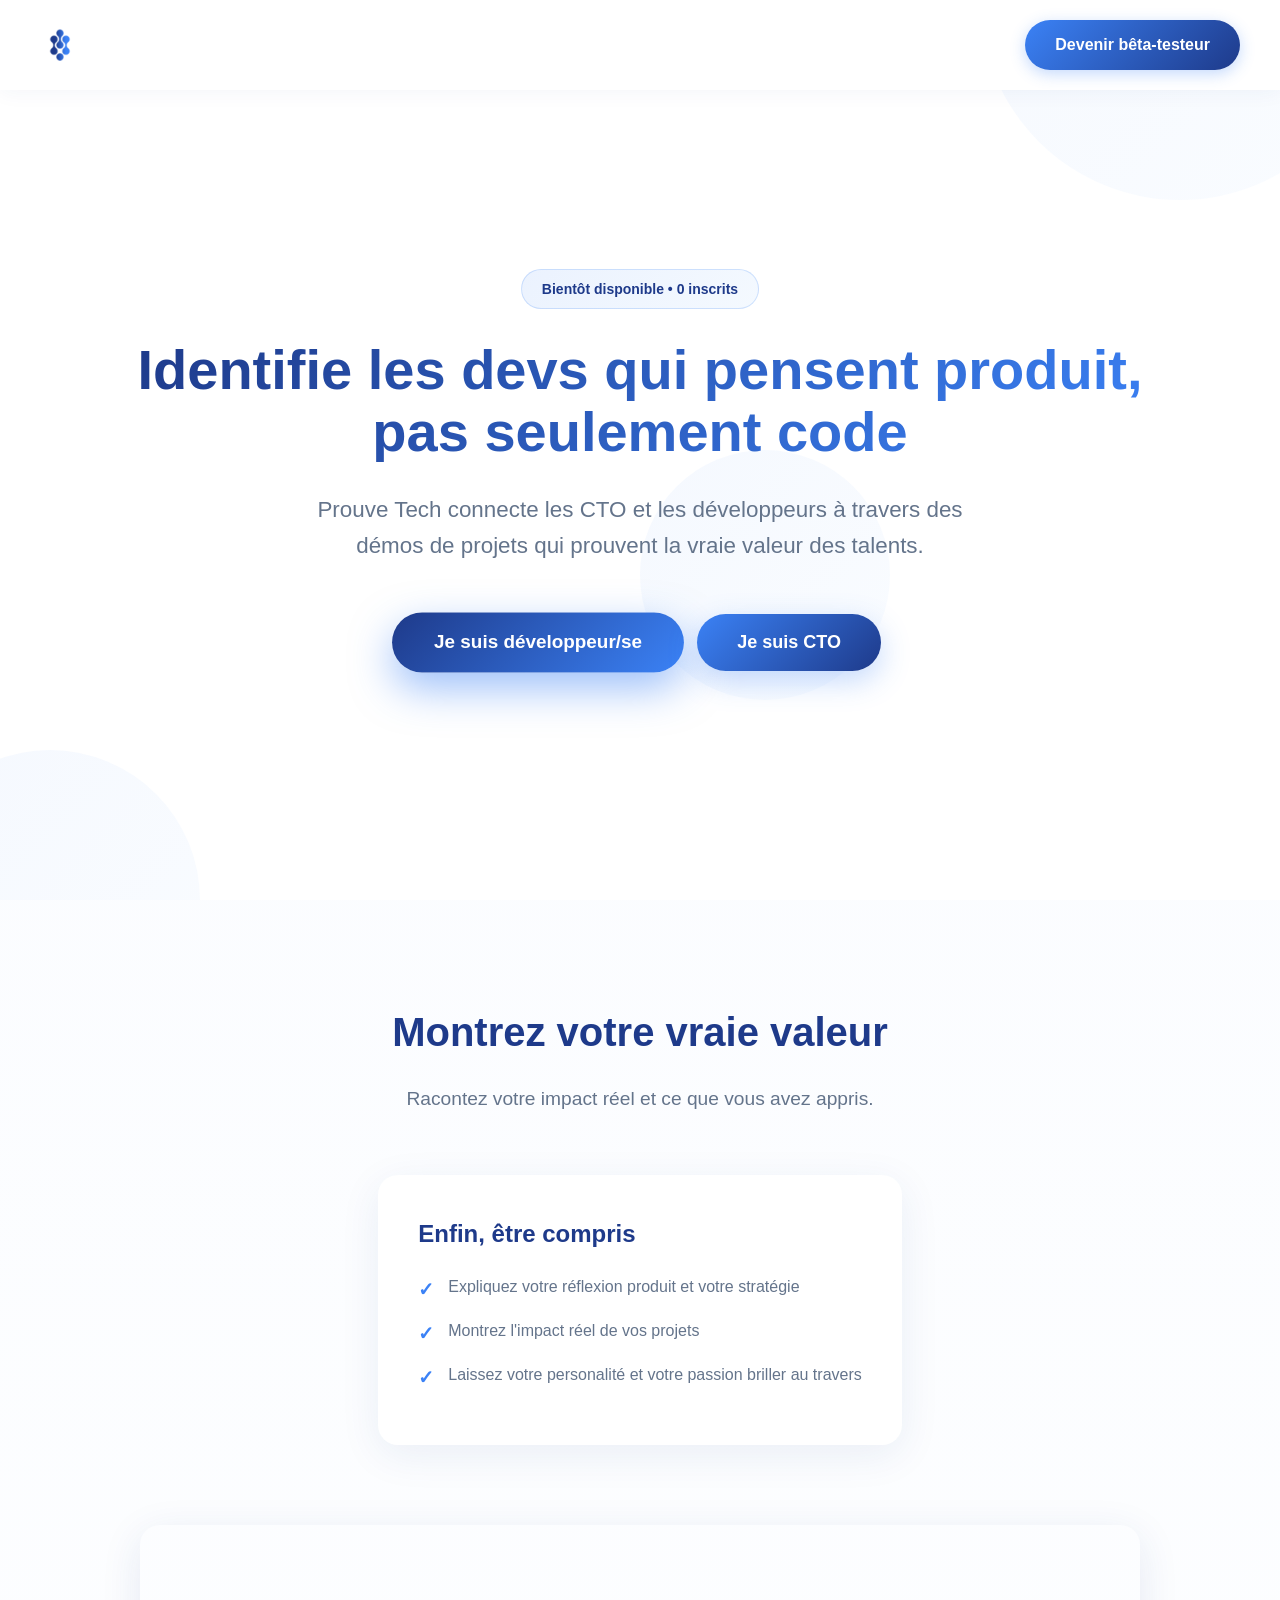
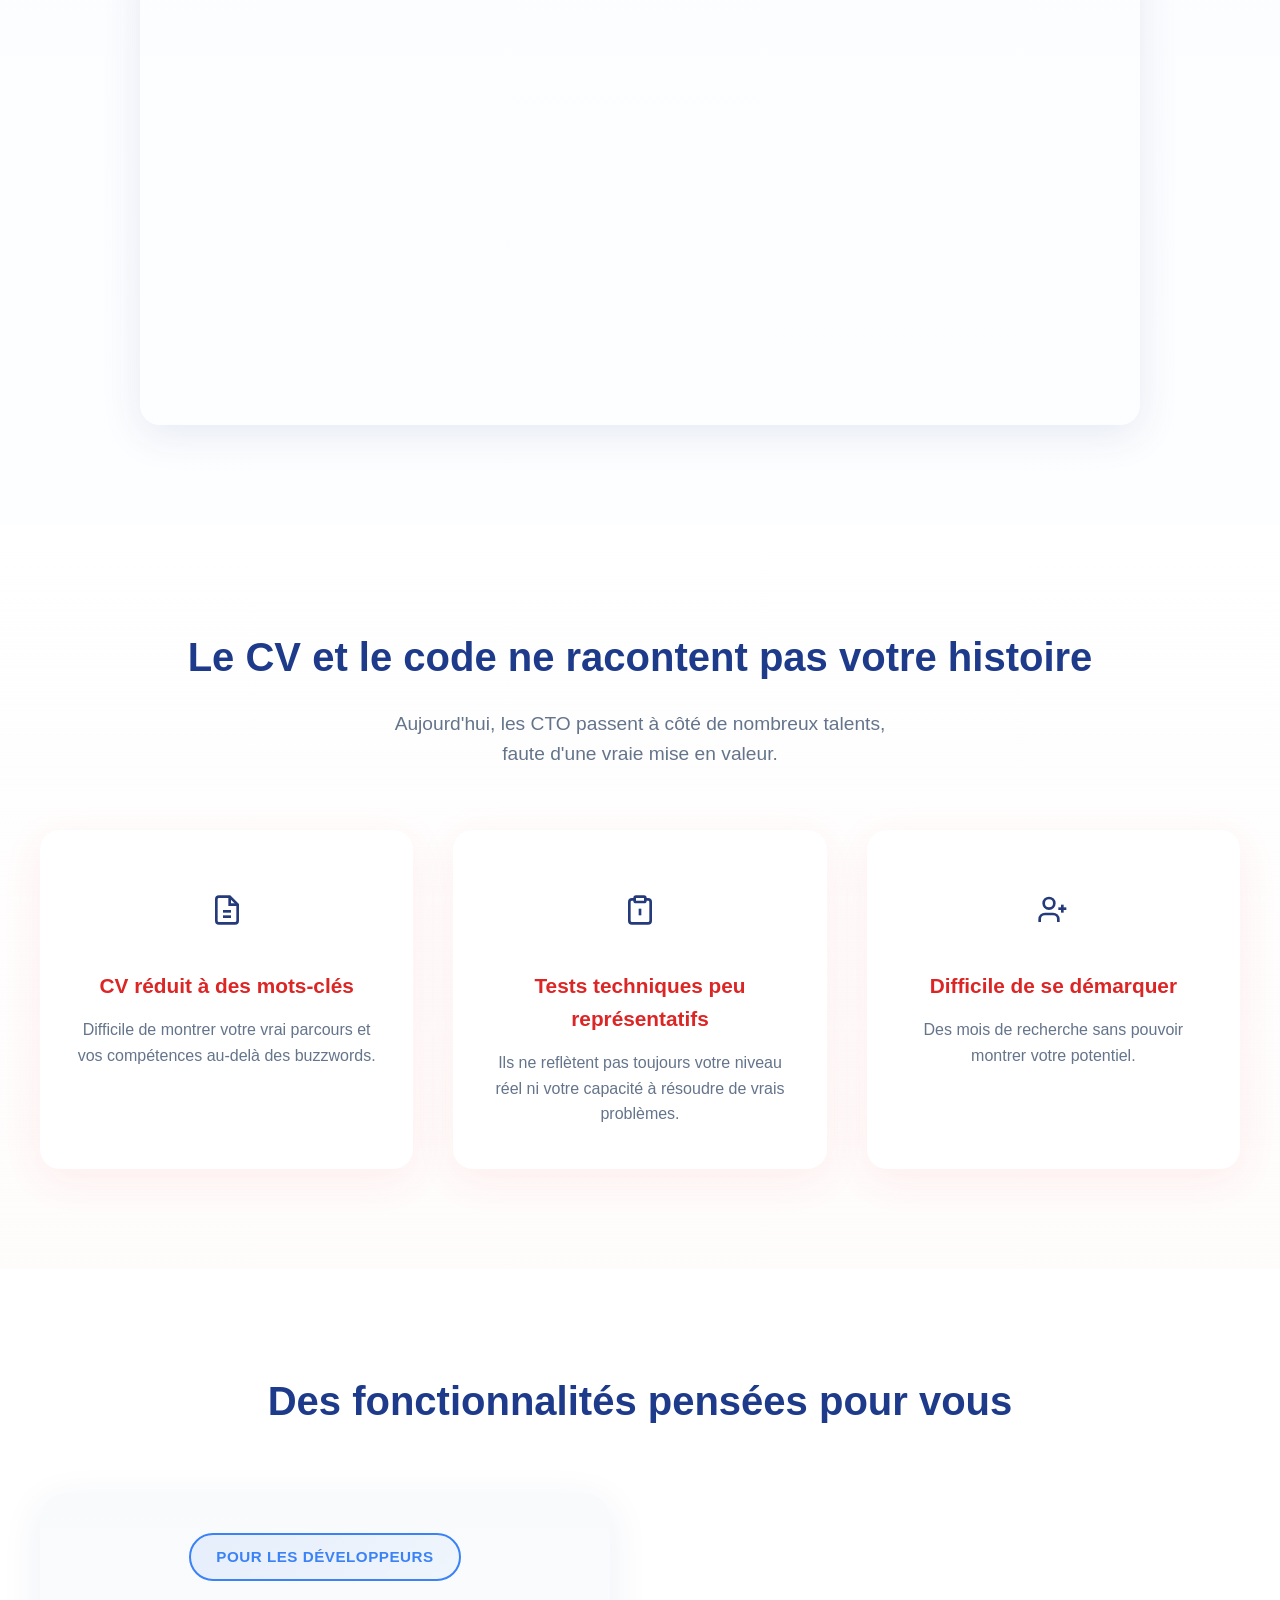
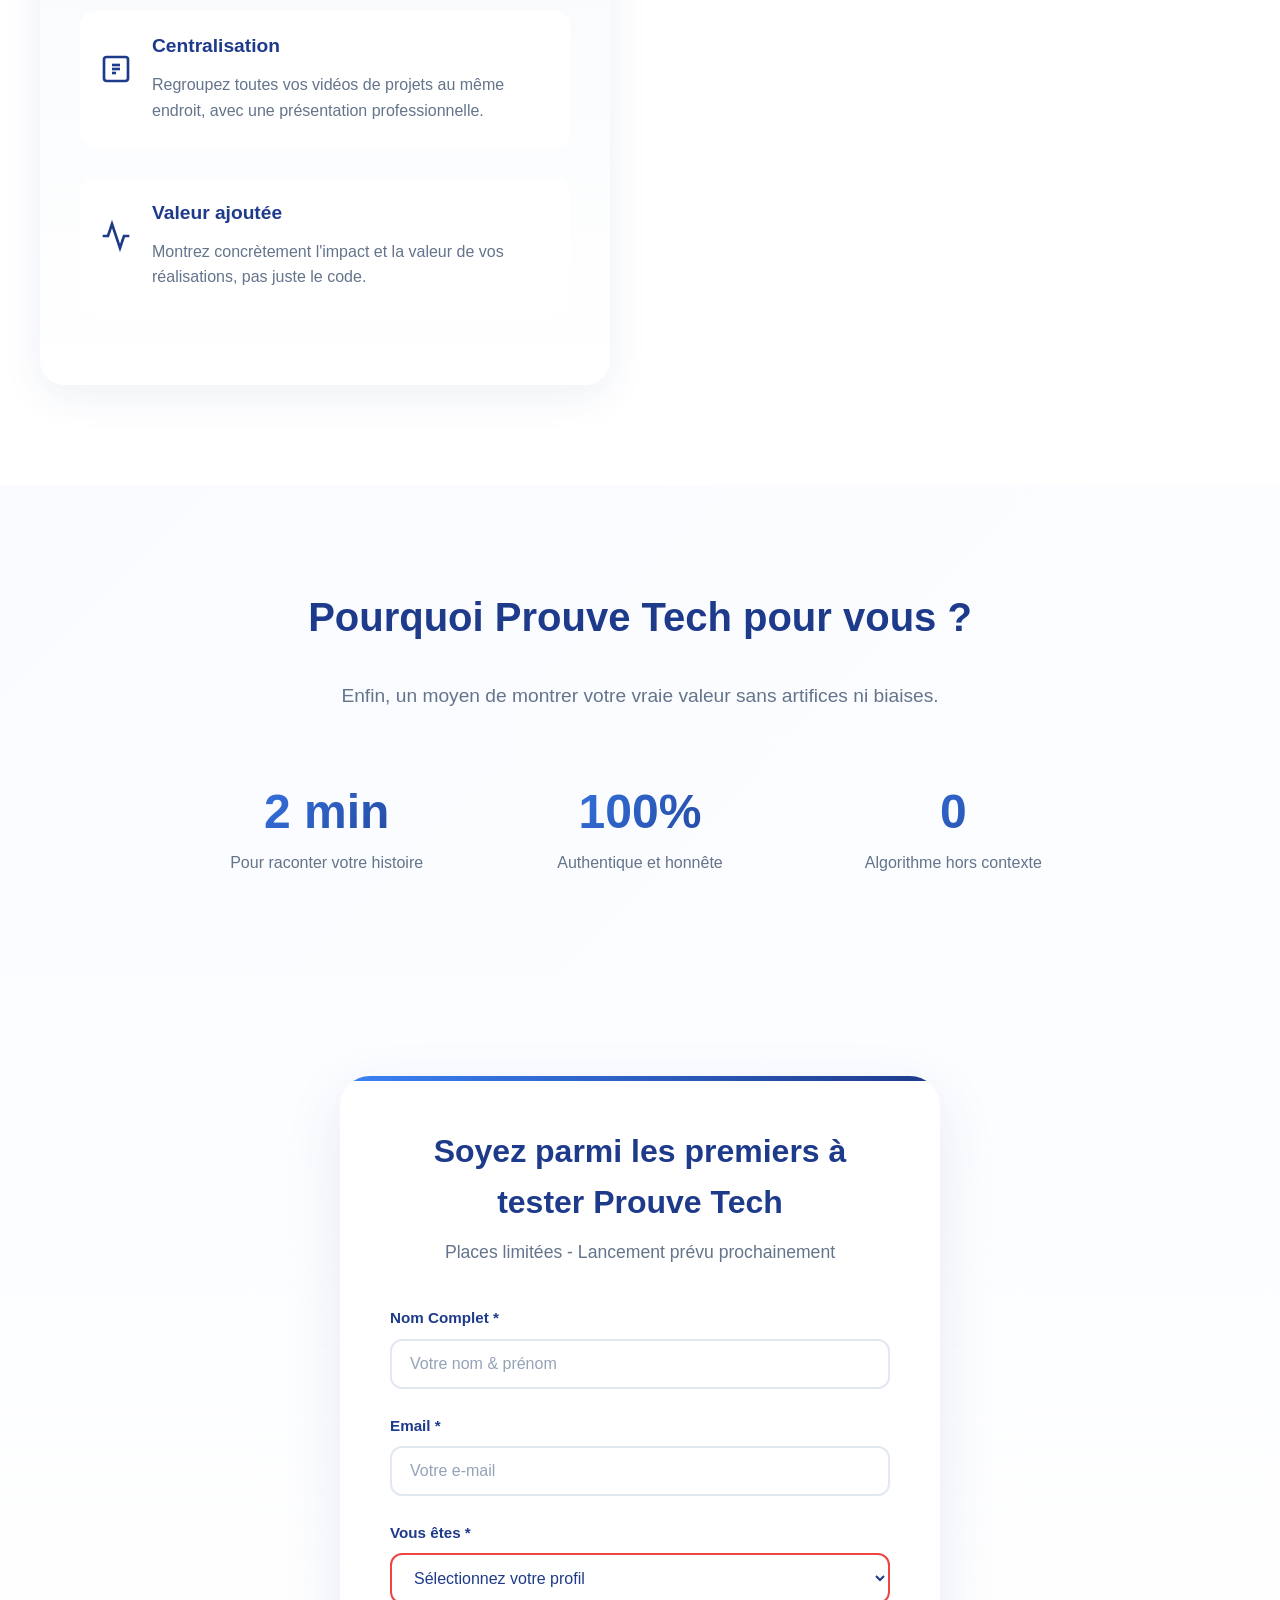
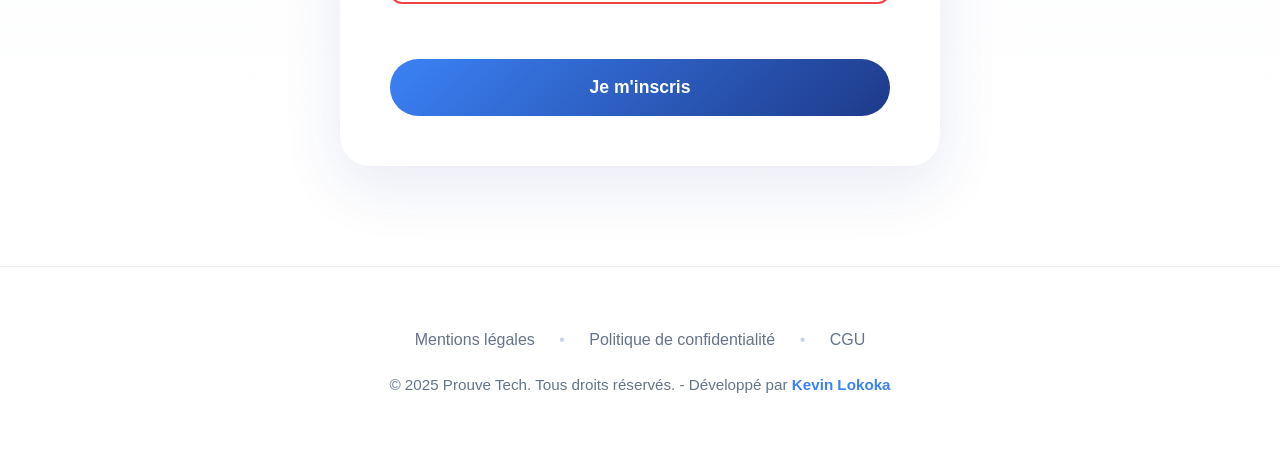
==== commit 20f68494: "cto and devs" ====
--- a/index.html
+++ b/index.html
@@ -3,21 +3,27 @@
 <head>
     <meta charset="UTF-8">
     <meta name="viewport" content="width=device-width, initial-scale=1.0">
-    <title>Prouve Tech - Pré-inscription</title>
-    <meta name="description" content="Prouve Tech - Pré-inscription">
+    <title>Prouve Tech - Identifie les devs qui pensent produit</title>
+    <meta name="description" content="Prouve Tech connecte les CTO et les développeurs à travers des démos de projets. Découvrez la vraie valeur des talents en 2 minutes.">
+    <meta name="keywords" content="recrutement tech, développeurs, CTO, évaluation, projets, portfolio vidéo">
+    <meta name="author" content="Prouve Tech">
+    <meta name="robots" content="index, follow">
     
     <!-- Open Graph / Facebook -->
     <meta property="og:type" content="website">
     <meta property="og:url" content="https://prouvetech.fr/">
-    <meta property="og:title" content="Prouve Tech - Pré-inscription">
-    <meta property="og:description" content="Identifie ton dev qui pense produit, pas seulement code">
-    <!-- <meta property="og:image" content="https://prouvetech.fr/images/og-image.jpg"> -->
+    <meta property="og:title" content="Prouve Tech - Identifie les devs qui pensent produit">
+    <meta property="og:description" content="Connectez les CTO et les développeurs à travers des démos de projets. Découvrez la vraie valeur des talents en 2 minutes.">
+    <meta property="og:image" content="https://prouvetech.fr/images/miniature_prouve_tech.png">
+    <meta property="og:image:width" content="1200">
+    <meta property="og:image:height" content="630">
+    <meta property="og:locale" content="fr_FR">
     
     <!-- Twitter -->
     <meta property="twitter:card" content="summary_large_image">
     <meta property="twitter:url" content="https://prouvetech.fr/">
-    <meta property="twitter:title" content="Prouve Tech - Pré-inscription">
-    <meta property="twitter:description" content="Identifie ton dev qui pense produit, pas seulement code">
+    <meta property="twitter:title" content="Prouve Tech - Identifie les devs qui pensent produit">
+    <meta property="twitter:description" content="Connectez les CTO et les développeurs à travers des démos de projets qui prouvent la vraie valeur des talents en 2 minutes.">
     
     <!-- Favicons -->
     <link rel="icon" type="image/png" sizes="32x32" href="/images/logo.png">
@@ -87,9 +93,9 @@
     <nav>
         <div class="nav-container">
             <div class="logo">
-                <img src="images/logo.png" alt="ProuveTech" class="logo-img" width="200" height="40">
-            </div>
-            <a href="#inscription" class="cta-nav">Devenir Bêta-Testeur</a>
+                <img src="images/logo.png" alt="Prouve Tech" class="logo-img" width="200" height="40">
+            </div>
+            <a href="#inscription" class="cta-nav">Devenir bêta-testeur</a>
         </div>
     </nav>
 
@@ -99,51 +105,188 @@
             <span class="badge">Bientôt disponible • <span id="betaCount">0</span> inscrits</span>            
             <h1>Identifie les devs qui pensent produit,<br>pas seulement code</h1>
             <p class="subtitle">
-                Prouve Tech connecte les CTO et les développeurs à travers des démos de projets qui prouvent la vraie valeur des talents en 2 minutes.
+                Prouve Tech connecte les CTO et les développeurs à travers des démos de projets qui prouvent la vraie valeur des talents.
             </p>
             <div class="cta-container">
-                <a href="#probleme-developer" class="cta-primary">Je suis développeur/se</a>
-                <a href="#probleme-cto" class="cta-primary">Je suis CTO </a>
-            </div>
-        </div>
-    </section>
-
-    <!-- Section Pour qui ? -->
-    <section class="features fade-in-section" id="pour-qui">
-        <div class="features-container">
-            <h2 class="features-title">Pour qui ?</h2>
-            <div class="features-grid">
-                <div class="feature-card">
-                    <span class="feature-icon">
-                        <svg width="32" height="32" viewBox="0 0 24 24" fill="none" stroke="currentColor" stroke-width="2">
-                            <polyline points="16 18 22 12 16 6"/>
-                            <polyline points="8 6 2 12 8 18"/>
-                        </svg>
-                    </span>
-                    <h3 class="feature-title">Développeurs</h3>
-                    <p class="feature-description">
-                        <strong>Montrez votre talent autrement.</strong><br>
-                        Prouvez votre valeur en vidéo, pas en lignes de code. Expliquez votre raisonnement, 
-                        votre approche et l'impact réel de vos projets.
-                    </p>
-                </div>
-                <div class="feature-card">
-                    <span class="feature-icon">
+                <button class="cta-primary" data-profile="developer">Je suis développeur/se</button>
+                <button class="cta-primary" data-profile="cto">Je suis CTO</button>
+            </div>
+        </div>
+    </section>
+
+<div class="info-CTO" style="display: none;" id="info-cto">
+
+    <!-- Section La Solution -->
+    <section class="solution-section fade-in-section" id="solution">
+        <div class="solution-container">
+            <h2 class="solution-title">Découvrez la réalité derrière chaque profil.</h2>
+            <p class="solution-subtitle">Une présentation claire : ce qui a été construit, pourquoi et comment.</p>
+
+            <div class="solution-features">
+                <div class="solution-feature">
+                    <h3>Transparence</h3>
+                    <ul class="solution-benefits">
+                        <li>Un contexte clair pour comprendre le projet en un coup d'œil</li>
+                        <li>Une valeur concrète et un impact mesurable, visibles en vidéo</li>
+                        <li>Un rôle et un positionnement explicités sans ambiguïté</li>
+                    </ul>
+                </div>
+            </div>
+
+            <div class="solution-video">
+                <video width="100%" height="auto" autoplay muted loop style="border-radius: 20px;">
+                    <source src="videos/plateforme_prouve_tech.mp4" type="video/mp4">
+                    Votre navigateur ne supporte pas la lecture de vidéo HTML5.
+                </video>
+            </div>
+        </div>
+    </section>
+    
+    <!-- Section Le Problème -->
+    <section class="problem-section fade-in-section" id="probleme-cto">
+        <div class="problem-container">
+            <h2 class="problem-title" id="cto">Vous passez à côté de vos futurs meilleurs devs</h2>
+            <p class="problem-subtitle">
+                Sans une vision concrète de leurs projets,<br>
+                identifier les talents capables de penser produit devient un vrai casse-tête.
+            </p>
+            
+            <div class="problem-grid">
+                <div class="problem-card">
+                        <div class="problem-icon">
+                            <svg width="32" height="32" viewBox="0 0 24 24" fill="none" stroke="currentColor" stroke-width="2">
+                                <path d="M3 7h18v10H3z"/>
+                                <path d="M7 11h10"/>
+                                <path d="M7 14h6"/>
+                            </svg>
+                        </div>
+                        <h3>Triage chronophage</h3>
+                        <p>Parcourir CV et entretiens prend du temps, 
+                            <br>difficile d'identifier rapidement les candidats pertinents.</p>
+                    </div>
+                    <div class="problem-card">
+                        <div class="problem-icon">
+                            <svg width="32" height="32" viewBox="0 0 24 24" fill="none" stroke="currentColor" stroke-width="2">
+                                <circle cx="12" cy="7" r="4"/>
+                                <path d="M6 21v-2a4 4 0 0 1 4-4h4a4 4 0 0 1 4 4v2"/>
+                            </svg>
+                        </div>
+                        <h3>Évaluer l'impact réel</h3>
+                        <p>Il est difficile de jauger l'impact business et la capacité produit d'un candidat à partir d'un code ou d'un test isolé.</p>
+                    </div>
+                    <div class="problem-card">
+                        <div class="problem-icon">
+                            <svg width="32" height="32" viewBox="0 0 24 24" fill="none" stroke="currentColor" stroke-width="2">
+                                <rect x="3" y="3" width="18" height="18" rx="2" ry="2"/>
+                                <path d="M8 12h8"/>
+                                <path d="M8 16h4"/>
+                            </svg>
+                        </div>
+                        <h3>Biais des évaluations</h3>
+                        <p>Les tests techniques favorisent parfois des compétences algorithmiques au détriment de la pensée produit et de la communication.</p>
+                    </div>
+            </div>
+        </div>
+    </section>
+
+    <!-- Section Fonctionnalités -->
+    <section class="functionalities-section fade-in-section" id="fonctionnalites">
+        <div class="functionalities-container">
+            <h2 class="functionalities-title">Des fonctionnalités pensées pour vous</h2>
+            
+            <div class="functionalities-grid">
+                
+                <div class="functionality-block">
+                    <div class="functionality-header">
+                        <span class="functionality-badge">Pour les CTO</span>
+                    </div>
+                    
+                    <div class="functionality-item">
+                        <div class="feature-icon">
                         <svg width="32" height="32" viewBox="0 0 24 24" fill="none" stroke="currentColor" stroke-width="2">
                             <path d="M17 21v-2a4 4 0 0 0-4-4H5a4 4 0 0 0-4 4v2"/>
                             <circle cx="9" cy="7" r="4"/>
                             <path d="M23 21v-2a4 4 0 0 0-3-3.87"/>
                             <path d="M16 3.13a4 4 0 0 1 0 7.75"/>
                         </svg>
-                    </span>
-                    <h3 class="feature-title">CTO</h3>
-                    <p class="feature-description">
-                        <strong>Découvrez les talents tech autrement.</strong><br>
-                        Sans test technique, juste leur vraie histoire. Comprenez rapidement 
-                        la valeur d'un candidat et gagnez du temps dans vos recherches.
-                    </p>
-                </div>
-            </div>
+                        </div>
+                        <div class="functionality-content">
+                            <h4>Approche humaine</h4>
+                            <p>Un recrutement basé sur la personnalité et les compétences réelles, pas sur des tests artificiels.</p>
+                        </div>
+                    </div>
+                    
+                    <div class="functionality-item">
+                        <div class="feature-icon">
+                            <svg width="32" height="32" viewBox="0 0 24 24" fill="none" stroke="currentColor" stroke-width="2">
+                                <circle cx="12" cy="12" r="10"/>
+                                <polyline points="12 6 12 12 16 14"/>
+                            </svg>
+                        </div>
+                        <div class="functionality-content">
+                            <h4>Gain de temps</h4>
+                            <p>Identifiez les bons profils sans passer des heures à décoder des CV techniques.</p>
+                        </div>
+                    </div>
+                </div>
+            </div>
+        </div>
+    </section>
+
+    <!-- Proposition de valeur pour CTO -->
+    <section class="value-prop fade-in-section">
+        <div class="value-prop-container">
+            <h2 class="value-prop-title">Pourquoi Prouve Tech pour vous ?</h2>
+            <p class="value-prop-text">
+                Gagnez du temps, trouvez les vrais talents qui comprennent le produit.
+            </p>
+            <div class="stats-grid">
+                <div class="stat">
+                    <span class="stat-number">2 min</span>
+                    <span class="stat-label">Pour évaluer un candidat</span>
+                </div>
+                <div class="stat">
+                    <span class="stat-number">100%</span>
+                    <span class="stat-label">Vision produit visibles</span>
+                </div>
+                <div class="stat">
+                    <span class="stat-number">0</span>
+                    <span class="stat-label">Test technique biaisé</span>
+                </div>
+            </div>
+        </div>
+    </section>
+</div>
+
+<div class="info-developer" id="info-developer">
+
+    <!-- Section La Solution -->
+    <section class="solution-section fade-in-section" id="solution">
+        <div class="solution-container">
+            <h2 class="solution-title">Montrez votre vraie valeur</h2>
+            <p class="solution-subtitle">Racontez votre impact réel et ce que vous avez appris.</p>
+
+            <div class="solution-features">
+                <div class="solution-feature">
+                    <h3>Enfin, être compris</h3>
+                    <ul class="solution-benefits">
+                        <li>Expliquez votre réflexion produit et votre stratégie</li>
+                        <li>Montrez l'impact réel de vos projets</li>
+                        <li>Laissez votre personalité et votre passion briller au travers</li>
+                    </ul>
+                </div>
+            </div>
+
+            <div class="solution-video">
+                <video width="100%" height="auto" autoplay muted loop style="border-radius: 20px;">
+                    <source src="videos/plateforme_prouve_tech.mp4" type="video/mp4">
+                    Votre navigateur ne supporte pas la lecture de vidéo HTML5.
+                </video>
+            </div>
+
+            <!-- <div class="solution-cta">
+                <a href="#inscription" class="cta-primary">Devenir bêta-testeur</a>
+            </div> -->
         </div>
     </section>
 
@@ -198,84 +341,6 @@
             </div>
         </div>
     </section>
-    <section class="problem-section fade-in-section" id="probleme-cto">
-        <div class="problem-container">
-            <h2 class="problem-title" id="cto">Vous passez à côté de vos futurs meilleurs devs</h2>
-            <p class="problem-subtitle">
-                Sans une vision concrète de leurs projets,<br>
-                identifier les talents capables de penser produit devient un vrai casse-tête.
-            </p>
-            
-            <div class="problem-grid">
-                <div class="problem-card">
-                        <div class="problem-icon">
-                            <svg width="32" height="32" viewBox="0 0 24 24" fill="none" stroke="currentColor" stroke-width="2">
-                                <path d="M3 7h18v10H3z"/>
-                                <path d="M7 11h10"/>
-                                <path d="M7 14h6"/>
-                            </svg>
-                        </div>
-                        <h3>Triage chronophage</h3>
-                        <p>Parcourir CV et entretiens prend du temps, 
-                            <br>difficile d'identifier rapidement les candidats pertinents.</p>
-                    </div>
-                    <div class="problem-card">
-                        <div class="problem-icon">
-                            <svg width="32" height="32" viewBox="0 0 24 24" fill="none" stroke="currentColor" stroke-width="2">
-                                <circle cx="12" cy="7" r="4"/>
-                                <path d="M6 21v-2a4 4 0 0 1 4-4h4a4 4 0 0 1 4 4v2"/>
-                            </svg>
-                        </div>
-                        <h3>Évaluer l'impact réel</h3>
-                        <p>Il est difficile de jauger l'impact business et la capacité produit d'un candidat à partir d'un code ou d'un test isolé.</p>
-                    </div>
-                    <div class="problem-card">
-                        <div class="problem-icon">
-                            <svg width="32" height="32" viewBox="0 0 24 24" fill="none" stroke="currentColor" stroke-width="2">
-                                <rect x="3" y="3" width="18" height="18" rx="2" ry="2"/>
-                                <path d="M8 12h8"/>
-                                <path d="M8 16h4"/>
-                            </svg>
-                        </div>
-                        <h3>Biais des évaluations</h3>
-                        <p>Les tests techniques favorisent parfois des compétences algorithmiques au détriment de la pensée produit et de la communication.</p>
-                    </div>
-            </div>
-        </div>
-    </section>
-
-    <!-- Section La Solution -->
-    <section class="solution-section fade-in-section" id="solution">
-        <div class="solution-container">
-            <h2 class="solution-title">Découvrez la réalité derrière chaque profil.</h2>
-            <p class="solution-subtitle">Une présentation claire : ce qui a été construit, pourquoi et comment.</p>
-
-            <div class="solution-features">
-                <div class="solution-feature">
-                    <h3>Transparence</h3>
-                    <ul class="solution-benefits">
-                        <li>Un contexte clair pour comprendre le projet en un coup d'œil</li>
-                        <li>Une valeur concrète et un impact mesurable, visibles en vidéo</li>
-                        <li>Un rôle et un positionnement explicités sans ambiguïté</li>
-                    </ul>
-                </div>
-            </div>
-
-            <div class="solution-slider">
-                <div class="slide active">
-                    <img src="images/app1.png" alt="Aperçu 1 de la solution" width="1897" height="907">
-                </div>
-                <div class="slide">
-                    <img src="images/app2.png" alt="Aperçu 2 de la solution" width="1897" height="907">
-                </div>
-
-                <button class="slider-btn prev">&#10094;</button>
-                <button class="slider-btn next">&#10095;</button>
-            </div>
-        </div>
-    </section>
-
-
 
     <!-- Section Fonctionnalités -->
     <section class="functionalities-section fade-in-section" id="fonctionnalites">
@@ -315,73 +380,40 @@
                         </div>
                     </div>
                 </div>
-                
-                <div class="functionality-block">
-                    <div class="functionality-header">
-                        <span class="functionality-badge">Pour les CTO</span>
-                    </div>
-                    
-                    <div class="functionality-item">
-                        <div class="feature-icon">
-                        <svg width="32" height="32" viewBox="0 0 24 24" fill="none" stroke="currentColor" stroke-width="2">
-                            <path d="M17 21v-2a4 4 0 0 0-4-4H5a4 4 0 0 0-4 4v2"/>
-                            <circle cx="9" cy="7" r="4"/>
-                            <path d="M23 21v-2a4 4 0 0 0-3-3.87"/>
-                            <path d="M16 3.13a4 4 0 0 1 0 7.75"/>
-                        </svg>
-                        </div>
-                        <div class="functionality-content">
-                            <h4>Approche humaine</h4>
-                            <p>Un recrutement basé sur la personnalité et les compétences réelles, pas sur des tests artificiels.</p>
-                        </div>
-                    </div>
-                    
-                    <div class="functionality-item">
-                        <div class="feature-icon">
-                            <svg width="32" height="32" viewBox="0 0 24 24" fill="none" stroke="currentColor" stroke-width="2">
-                                <circle cx="12" cy="12" r="10"/>
-                                <polyline points="12 6 12 12 16 14"/>
-                            </svg>
-                        </div>
-                        <div class="functionality-content">
-                            <h4>Gain de temps</h4>
-                            <p>Identifiez les bons profils sans passer des heures à décoder des CV techniques.</p>
-                        </div>
-                    </div>
-                </div>
-            </div>
-        </div>
-    </section>
-
-    <!-- Value Proposition (mise à jour) -->
+            </div>
+        </div>
+    </section>
+
+    <!-- Proposition de valeur pour Développeurs -->
     <section class="value-prop fade-in-section">
         <div class="value-prop-container">
-            <h2 class="value-prop-title">Pourquoi ProuveTech ?</h2>
+            <h2 class="value-prop-title">Pourquoi Prouve Tech pour vous ?</h2>
             <p class="value-prop-text">
-                ProuveTech replace le projet concret et la valeur humaine au centre du processus de recrutement.
+                Enfin, un moyen de montrer votre vraie valeur sans artifices ni biaises.
             </p>
             <div class="stats-grid">
                 <div class="stat">
                     <span class="stat-number">2 min</span>
-                    <span class="stat-label">Pour présenter un projet</span>
+                    <span class="stat-label">Pour raconter votre histoire</span>
                 </div>
                 <div class="stat">
                     <span class="stat-number">100%</span>
-                    <span class="stat-label">Humain et authentique</span>
+                    <span class="stat-label">Authentique et honnête</span>
                 </div>
                 <div class="stat">
                     <span class="stat-number">0</span>
-                    <span class="stat-label">Test technique artificiel</span>
-                </div>
-            </div>
-        </div>
-    </section>
+                    <span class="stat-label">Algorithme hors contexte</span>
+                </div>
+            </div>
+        </div>
+    </section>
+</div>
 
     <!-- Formulaire d'inscription -->
     <section class="signup-form-section" id="inscription">
         <div class="form-container">
             <div class="form-header">
-                <h2>Soyez parmi les premiers à tester ProuveTech</h2>
+                <h2>Soyez parmi les premiers à tester Prouve Tech</h2>
                 <p>Places limitées - Lancement prévu prochainement</p>
             </div>
             
@@ -403,7 +435,7 @@
                     <select id="profile" name="profile" required>
                         <option value="">Sélectionnez votre profil</option>
                         <option value="developer">Développeur·se</option>
-                        <option value="CTO">CTO</option>
+                        <option value="cto">CTO</option>
                     </select>
                 </div>
 
@@ -456,7 +488,7 @@
                 <a href="legal/cgu.html">CGU</a>
             </div>
             <p class="footer-copyright">
-                © 2025 ProuveTech. Tous droits réservés. - Développé par
+                © 2025 Prouve Tech. Tous droits réservés. - Développé par
                 <a href="https://www.linkedin.com/in/kevin-lokoka/" target="_blank" rel="noopener">Kevin Lokoka</a>
             </p>
         </div>
--- a/css/style.min.css
+++ b/css/style.min.css
@@ -241,6 +241,8 @@
     box-shadow: 0 10px 30px rgba(59, 130, 246, 0.3);
     position: relative;
     overflow: hidden;
+    border: none;
+    cursor: pointer;
 }
 
 .cta-primary::before {
@@ -261,6 +263,12 @@
 .cta-primary:hover {
     transform: translateY(-3px);
     box-shadow: 0 15px 40px rgba(59, 130, 246, 0.4);
+}
+
+.cta-primary.active {
+    background: linear-gradient(135deg, var(--primary-blue), var(--secondary-blue));
+    box-shadow: 0 15px 40px rgba(59, 130, 246, 0.5);
+    transform: scale(1.05);
 }
 
 .cta-secondary {
@@ -767,6 +775,12 @@
     75% { transform: translateX(5px); }
 }
 
+/* Filtrage par profil */
+#info-developer,
+#info-cto {
+    transition: opacity 0.3s ease;
+}
+
 /* Loading animation */
 .fade-in-section {
     opacity: 0;
@@ -1039,6 +1053,26 @@
     box-shadow: 0 10px 40px rgba(30,58,138,0.1);
 }
 
+.solution-video {
+    position: relative;
+    max-width: 1000px;
+    margin: 0 auto;
+    overflow: hidden;
+    border-radius: 20px;
+    box-shadow: 0 10px 40px rgba(30,58,138,0.1);
+}
+
+.solution-video video {
+    width: 100%;
+    height: auto;
+    display: block;
+}
+
+.solution-cta {
+    text-align: center;
+    margin-top: 50px;
+}
+
 .solution-slider img {
     width: 100%;
     height: auto;
@@ -1233,6 +1267,17 @@
         max-width: 1000px;
     }
     
+    .solution-features {
+        flex-direction: column;
+        align-items: center;
+        gap: 30px;
+    }
+    
+    .solution-feature {
+        max-width: 100%;
+        width: 100%;
+    }
+    
     .functionalities-grid {
         grid-template-columns: 1fr;
         gap: 40px;
@@ -1247,6 +1292,17 @@
     .solution-preview {
         grid-template-columns: 1fr;
         gap: 20px;
+    }
+    
+    .solution-features {
+        flex-direction: column;
+        align-items: center;
+        gap: 20px;
+    }
+    
+    .solution-feature {
+        max-width: 100%;
+        width: 100%;
     }
     
     .solution-points {
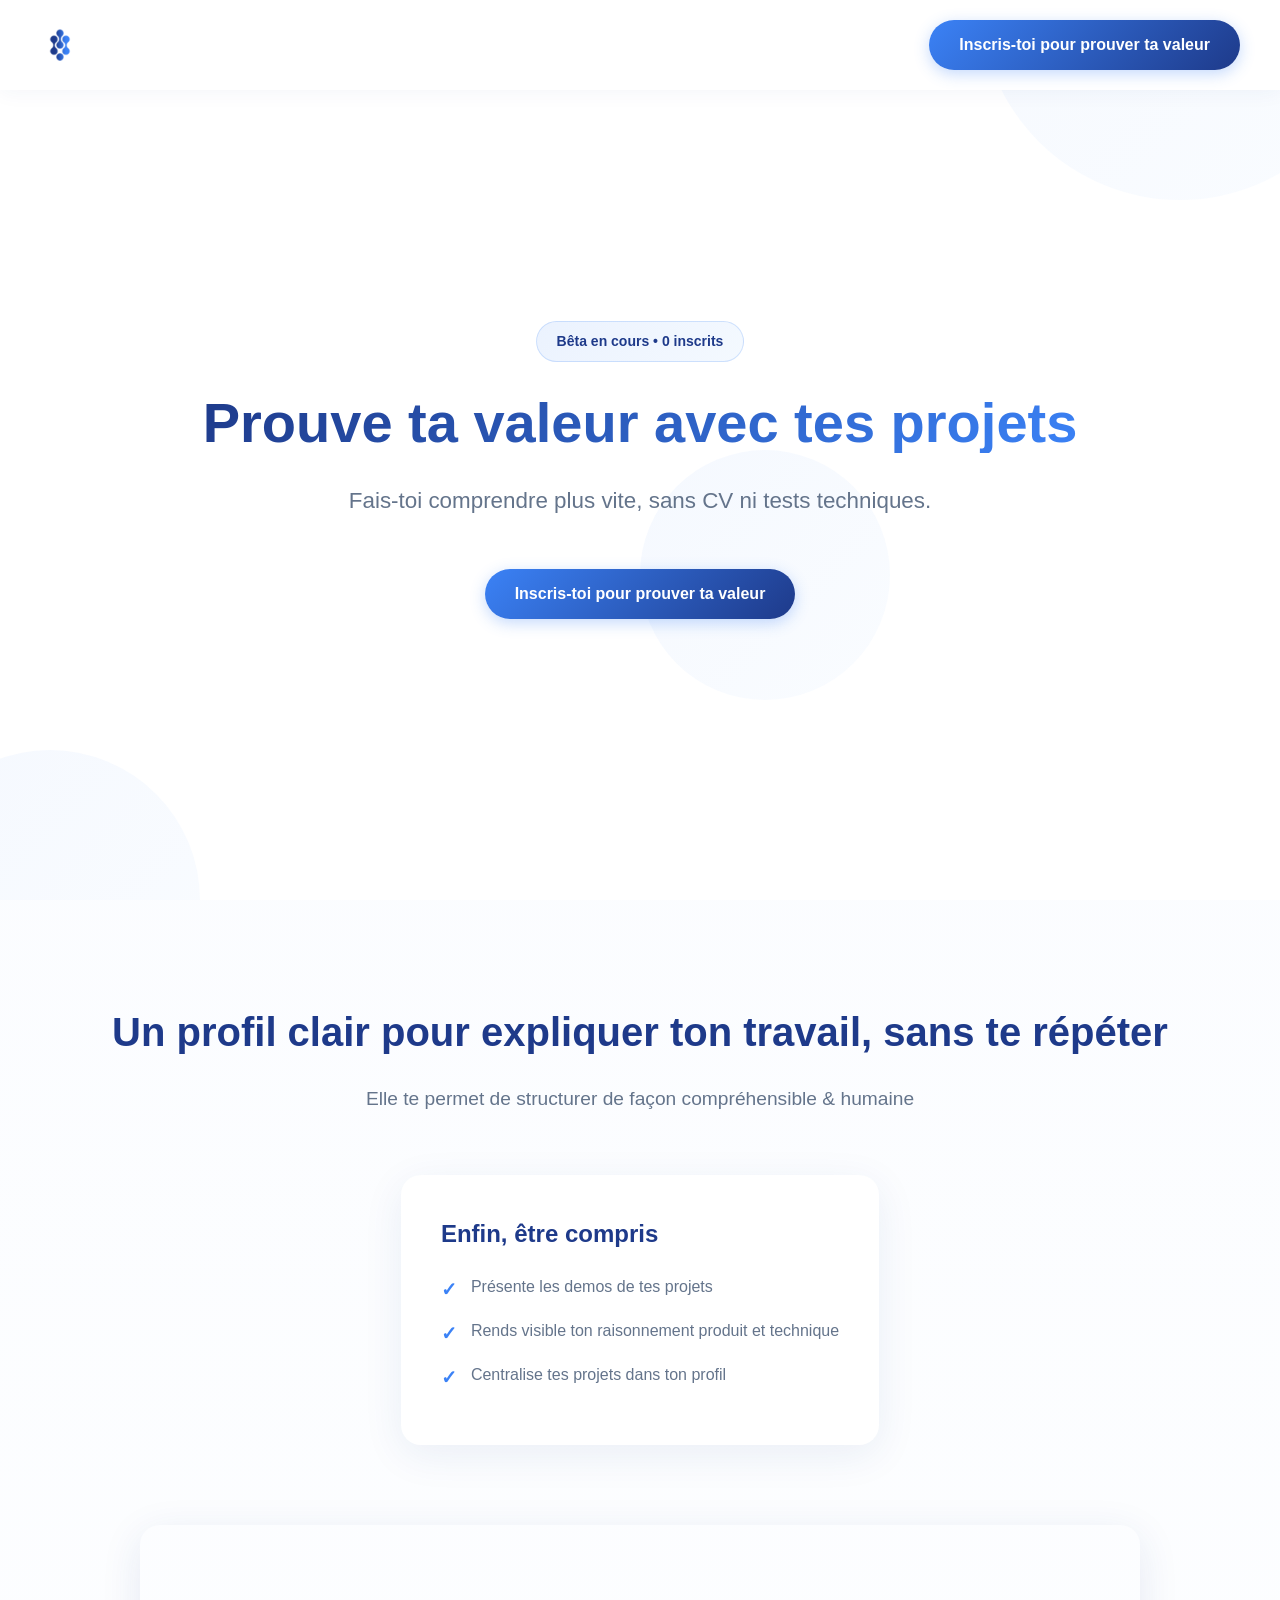
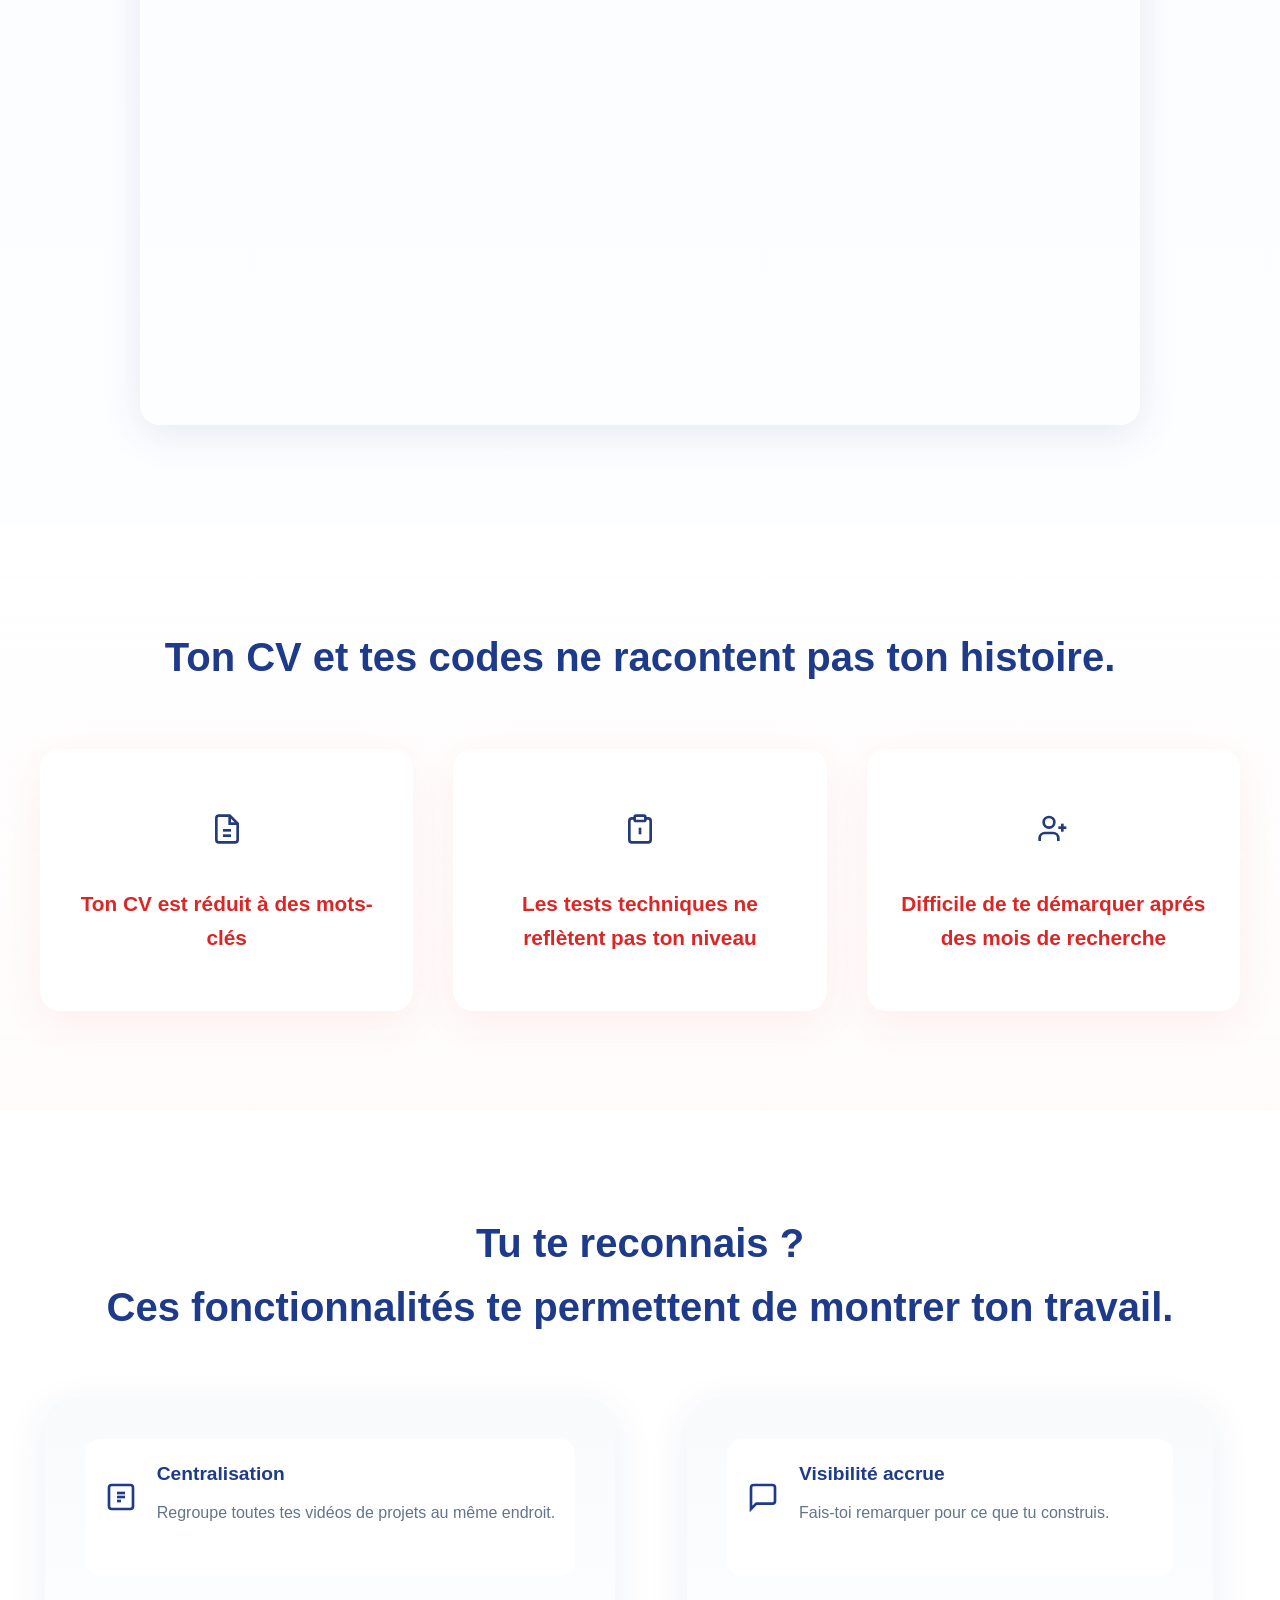
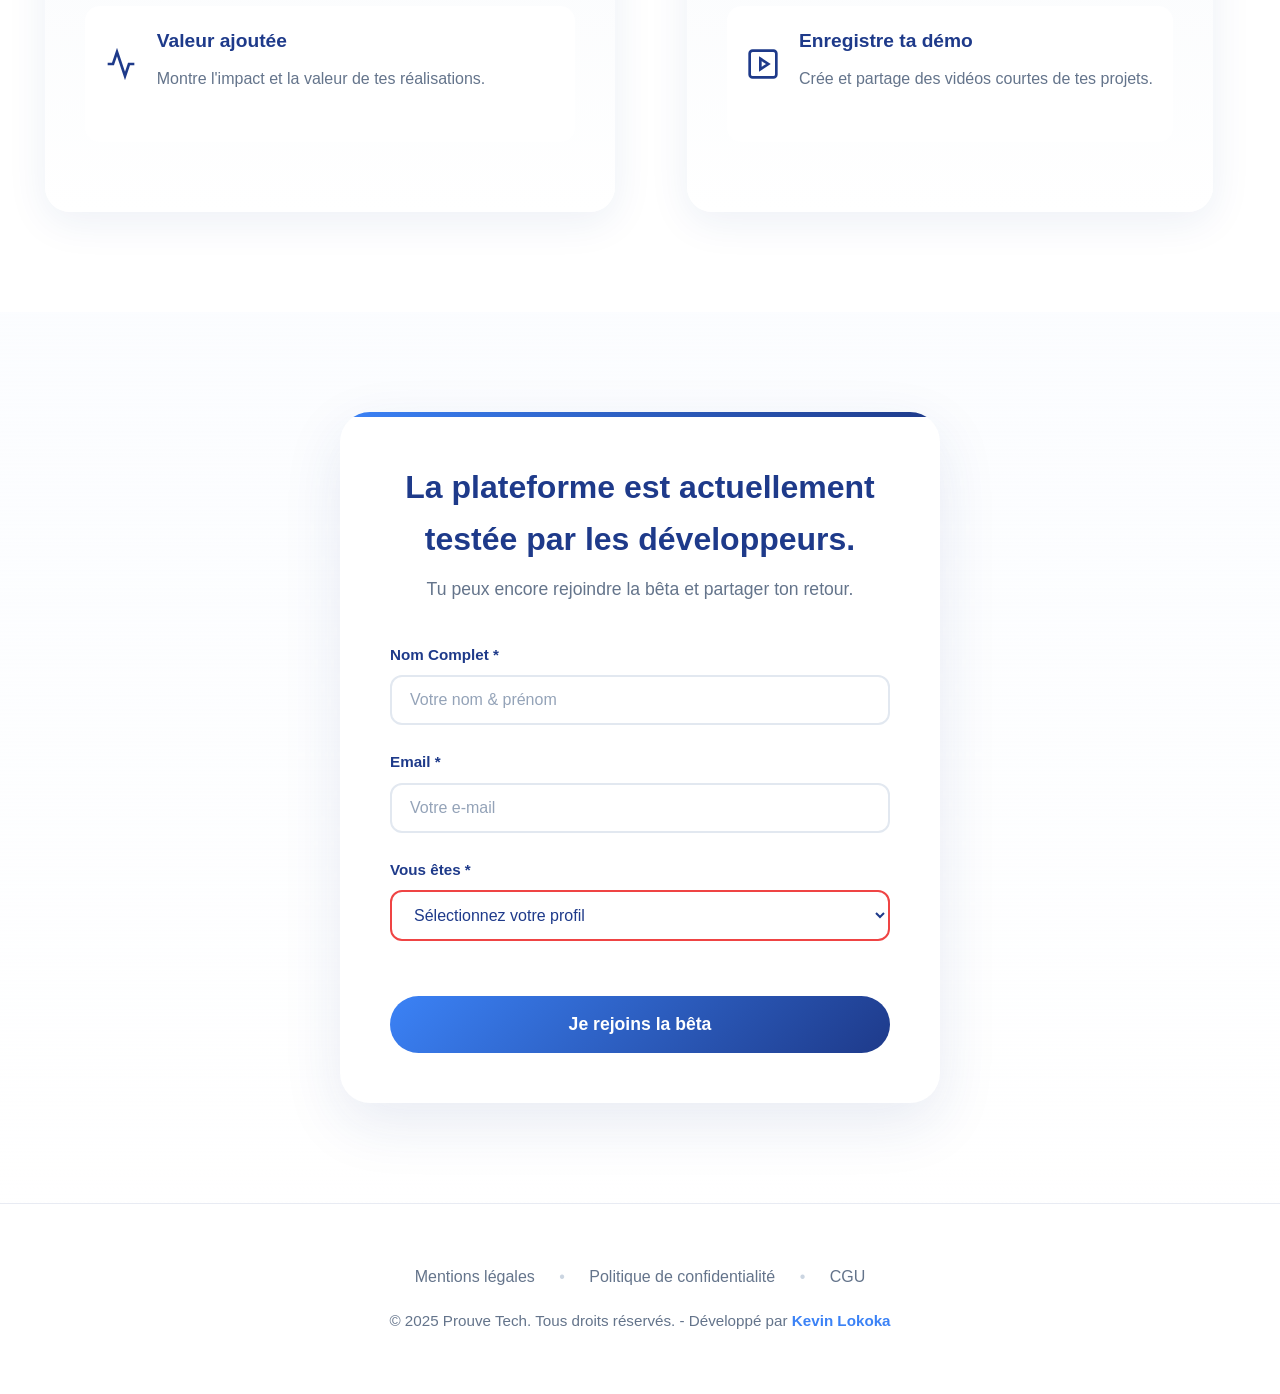
==== commit cf03afd3: "update api" ====
--- a/index.html
+++ b/index.html
@@ -3,17 +3,17 @@
 <head>
     <meta charset="UTF-8">
     <meta name="viewport" content="width=device-width, initial-scale=1.0">
-    <title>Prouve Tech - Identifie les devs qui pensent produit</title>
-    <meta name="description" content="Prouve Tech connecte les CTO et les développeurs à travers des démos de projets. Découvrez la vraie valeur des talents en 2 minutes.">
-    <meta name="keywords" content="recrutement tech, développeurs, CTO, évaluation, projets, portfolio vidéo">
+    <title>Prouve Tech – Prouve ta valeur</title>
+    <meta name="description" content="Prouve ta valeur avec tes projets. Fais-toi comprendre plus vite, sans CV ni tests hors-sol.">
+    <meta name="keywords" content="développeurs, projets, portfolio vidéo">
     <meta name="author" content="Prouve Tech">
     <meta name="robots" content="index, follow">
     
     <!-- Open Graph / Facebook -->
     <meta property="og:type" content="website">
     <meta property="og:url" content="https://prouvetech.fr/">
-    <meta property="og:title" content="Prouve Tech - Identifie les devs qui pensent produit">
-    <meta property="og:description" content="Connectez les CTO et les développeurs à travers des démos de projets. Découvrez la vraie valeur des talents en 2 minutes.">
+    <meta property="og:title" content="Prouve Tech – Prouve ta valeur">
+    <meta property="og:description" content="Prouve ta valeur avec tes projets. Fais-toi comprendre plus vite, sans CV ni tests hors-sol.">
     <meta property="og:image" content="https://prouvetech.fr/images/miniature_prouve_tech.png">
     <meta property="og:image:width" content="1200">
     <meta property="og:image:height" content="630">
@@ -22,8 +22,8 @@
     <!-- Twitter -->
     <meta property="twitter:card" content="summary_large_image">
     <meta property="twitter:url" content="https://prouvetech.fr/">
-    <meta property="twitter:title" content="Prouve Tech - Identifie les devs qui pensent produit">
-    <meta property="twitter:description" content="Connectez les CTO et les développeurs à travers des démos de projets qui prouvent la vraie valeur des talents en 2 minutes.">
+    <meta property="twitter:title" content="Prouve Tech – Prouve ta valeur">
+    <meta property="twitter:description" content="Prouve ta valeur avec tes projets. Fais-toi comprendre plus vite, sans CV ni tests hors-sol.">
     
     <!-- Favicons -->
     <link rel="icon" type="image/png" sizes="32x32" href="/images/logo.png">
@@ -95,40 +95,51 @@
             <div class="logo">
                 <img src="images/logo.png" alt="Prouve Tech" class="logo-img" width="200" height="40">
             </div>
-            <a href="#inscription" class="cta-nav">Devenir bêta-testeur</a>
-        </div>
+                <a href="#inscription" class="cta-nav">Inscris-toi pour prouver ta valeur</a>
     </nav>
 
     <!-- Hero Section -->
     <section class="hero">
         <div class="hero-content">
-            <span class="badge">Bientôt disponible • <span id="betaCount">0</span> inscrits</span>            
-            <h1>Identifie les devs qui pensent produit,<br>pas seulement code</h1>
+            <span class="badge">Bêta en cours • <span id="betaCount">0</span> inscrits</span>            
+            
+            <!-- <div id="hero-proposition-cto" style="display: none;">
+            <h1>Recrute des développeurs sur des preuves</h1>
             <p class="subtitle">
-                Prouve Tech connecte les CTO et les développeurs à travers des démos de projets qui prouvent la vraie valeur des talents.
+            Comprends vite la valeur d’un développeur grâce à ses projets            
             </p>
+            </div> -->
+
+            <div id="hero-proposition-dev">
+            <h1>Prouve ta valeur avec tes projets</h1>
+            <p class="subtitle">
+            Fais-toi comprendre plus vite, sans CV ni tests techniques. 
+            </p>    
+            </div>
+
             <div class="cta-container">
-                <button class="cta-primary" data-profile="developer">Je suis développeur/se</button>
-                <button class="cta-primary" data-profile="cto">Je suis CTO</button>
-            </div>
-        </div>
-    </section>
-
-<div class="info-CTO" style="display: none;" id="info-cto">
+                <!-- <button class="cta-primary" data-profile="developer">Je suis développeur/se</button>
+                <button class="cta-primary" data-profile="cto">Je suis CTO</button> -->
+                <a href="#inscription" class="cta-nav">Inscris-toi pour prouver ta valeur</a>
+            </div>
+        </div>
+    </section>
+
+<div class="info-developer" id="info-developer">
 
     <!-- Section La Solution -->
     <section class="solution-section fade-in-section" id="solution">
         <div class="solution-container">
-            <h2 class="solution-title">Découvrez la réalité derrière chaque profil.</h2>
-            <p class="solution-subtitle">Une présentation claire : ce qui a été construit, pourquoi et comment.</p>
+            <h2 class="solution-title">Un profil clair pour expliquer ton travail, sans te répéter</h2>
+            <p class="solution-subtitle">Elle te permet de structurer de façon compréhensible & humaine</p>
 
             <div class="solution-features">
                 <div class="solution-feature">
-                    <h3>Transparence</h3>
+                    <h3>Enfin, être compris</h3>
                     <ul class="solution-benefits">
-                        <li>Un contexte clair pour comprendre le projet en un coup d'œil</li>
-                        <li>Une valeur concrète et un impact mesurable, visibles en vidéo</li>
-                        <li>Un rôle et un positionnement explicités sans ambiguïté</li>
+                        <li>Présente les demos de tes projets</li>
+                        <li>Rends visible ton raisonnement produit et technique</li>
+                        <li>Centralise tes projets dans ton profil</li>
                     </ul>
                 </div>
             </div>
@@ -141,164 +152,11 @@
             </div>
         </div>
     </section>
-    
-    <!-- Section Le Problème -->
-    <section class="problem-section fade-in-section" id="probleme-cto">
-        <div class="problem-container">
-            <h2 class="problem-title" id="cto">Vous passez à côté de vos futurs meilleurs devs</h2>
-            <p class="problem-subtitle">
-                Sans une vision concrète de leurs projets,<br>
-                identifier les talents capables de penser produit devient un vrai casse-tête.
-            </p>
-            
-            <div class="problem-grid">
-                <div class="problem-card">
-                        <div class="problem-icon">
-                            <svg width="32" height="32" viewBox="0 0 24 24" fill="none" stroke="currentColor" stroke-width="2">
-                                <path d="M3 7h18v10H3z"/>
-                                <path d="M7 11h10"/>
-                                <path d="M7 14h6"/>
-                            </svg>
-                        </div>
-                        <h3>Triage chronophage</h3>
-                        <p>Parcourir CV et entretiens prend du temps, 
-                            <br>difficile d'identifier rapidement les candidats pertinents.</p>
-                    </div>
-                    <div class="problem-card">
-                        <div class="problem-icon">
-                            <svg width="32" height="32" viewBox="0 0 24 24" fill="none" stroke="currentColor" stroke-width="2">
-                                <circle cx="12" cy="7" r="4"/>
-                                <path d="M6 21v-2a4 4 0 0 1 4-4h4a4 4 0 0 1 4 4v2"/>
-                            </svg>
-                        </div>
-                        <h3>Évaluer l'impact réel</h3>
-                        <p>Il est difficile de jauger l'impact business et la capacité produit d'un candidat à partir d'un code ou d'un test isolé.</p>
-                    </div>
-                    <div class="problem-card">
-                        <div class="problem-icon">
-                            <svg width="32" height="32" viewBox="0 0 24 24" fill="none" stroke="currentColor" stroke-width="2">
-                                <rect x="3" y="3" width="18" height="18" rx="2" ry="2"/>
-                                <path d="M8 12h8"/>
-                                <path d="M8 16h4"/>
-                            </svg>
-                        </div>
-                        <h3>Biais des évaluations</h3>
-                        <p>Les tests techniques favorisent parfois des compétences algorithmiques au détriment de la pensée produit et de la communication.</p>
-                    </div>
-            </div>
-        </div>
-    </section>
-
-    <!-- Section Fonctionnalités -->
-    <section class="functionalities-section fade-in-section" id="fonctionnalites">
-        <div class="functionalities-container">
-            <h2 class="functionalities-title">Des fonctionnalités pensées pour vous</h2>
-            
-            <div class="functionalities-grid">
-                
-                <div class="functionality-block">
-                    <div class="functionality-header">
-                        <span class="functionality-badge">Pour les CTO</span>
-                    </div>
-                    
-                    <div class="functionality-item">
-                        <div class="feature-icon">
-                        <svg width="32" height="32" viewBox="0 0 24 24" fill="none" stroke="currentColor" stroke-width="2">
-                            <path d="M17 21v-2a4 4 0 0 0-4-4H5a4 4 0 0 0-4 4v2"/>
-                            <circle cx="9" cy="7" r="4"/>
-                            <path d="M23 21v-2a4 4 0 0 0-3-3.87"/>
-                            <path d="M16 3.13a4 4 0 0 1 0 7.75"/>
-                        </svg>
-                        </div>
-                        <div class="functionality-content">
-                            <h4>Approche humaine</h4>
-                            <p>Un recrutement basé sur la personnalité et les compétences réelles, pas sur des tests artificiels.</p>
-                        </div>
-                    </div>
-                    
-                    <div class="functionality-item">
-                        <div class="feature-icon">
-                            <svg width="32" height="32" viewBox="0 0 24 24" fill="none" stroke="currentColor" stroke-width="2">
-                                <circle cx="12" cy="12" r="10"/>
-                                <polyline points="12 6 12 12 16 14"/>
-                            </svg>
-                        </div>
-                        <div class="functionality-content">
-                            <h4>Gain de temps</h4>
-                            <p>Identifiez les bons profils sans passer des heures à décoder des CV techniques.</p>
-                        </div>
-                    </div>
-                </div>
-            </div>
-        </div>
-    </section>
-
-    <!-- Proposition de valeur pour CTO -->
-    <section class="value-prop fade-in-section">
-        <div class="value-prop-container">
-            <h2 class="value-prop-title">Pourquoi Prouve Tech pour vous ?</h2>
-            <p class="value-prop-text">
-                Gagnez du temps, trouvez les vrais talents qui comprennent le produit.
-            </p>
-            <div class="stats-grid">
-                <div class="stat">
-                    <span class="stat-number">2 min</span>
-                    <span class="stat-label">Pour évaluer un candidat</span>
-                </div>
-                <div class="stat">
-                    <span class="stat-number">100%</span>
-                    <span class="stat-label">Vision produit visibles</span>
-                </div>
-                <div class="stat">
-                    <span class="stat-number">0</span>
-                    <span class="stat-label">Test technique biaisé</span>
-                </div>
-            </div>
-        </div>
-    </section>
-</div>
-
-<div class="info-developer" id="info-developer">
-
-    <!-- Section La Solution -->
-    <section class="solution-section fade-in-section" id="solution">
-        <div class="solution-container">
-            <h2 class="solution-title">Montrez votre vraie valeur</h2>
-            <p class="solution-subtitle">Racontez votre impact réel et ce que vous avez appris.</p>
-
-            <div class="solution-features">
-                <div class="solution-feature">
-                    <h3>Enfin, être compris</h3>
-                    <ul class="solution-benefits">
-                        <li>Expliquez votre réflexion produit et votre stratégie</li>
-                        <li>Montrez l'impact réel de vos projets</li>
-                        <li>Laissez votre personalité et votre passion briller au travers</li>
-                    </ul>
-                </div>
-            </div>
-
-            <div class="solution-video">
-                <video width="100%" height="auto" autoplay muted loop style="border-radius: 20px;">
-                    <source src="videos/plateforme_prouve_tech.mp4" type="video/mp4">
-                    Votre navigateur ne supporte pas la lecture de vidéo HTML5.
-                </video>
-            </div>
-
-            <!-- <div class="solution-cta">
-                <a href="#inscription" class="cta-primary">Devenir bêta-testeur</a>
-            </div> -->
-        </div>
-    </section>
 
     <!-- Section Le Problème -->
     <section class="problem-section fade-in-section" id="probleme-developer">
         <div class="problem-container">
-            <h2 class="problem-title" id="developer">Le CV et le code ne racontent pas votre histoire</h2>
-            <p class="problem-subtitle">
-                Aujourd'hui, les CTO passent à côté de nombreux talents,<br>
-                faute d'une vraie mise en valeur.
-            </p>
-            
+            <h2 class="problem-title" id="developer">Ton CV et tes codes ne racontent pas ton histoire.</h2>   
             <div class="problem-grid">
                 <div class="problem-card">
                     <div class="problem-icon">
@@ -309,8 +167,7 @@
                             <line x1="9" y1="17" x2="15" y2="17"/>
                         </svg>
                     </div>
-                    <h3>CV réduit à des mots-clés</h3>
-                    <p>Difficile de montrer votre vrai parcours et vos compétences au-delà des buzzwords.</p>
+                    <h3>Ton CV est réduit à des mots-clés</h3>
                 </div>
                 
                 <div class="problem-card">
@@ -322,8 +179,7 @@
                             <line x1="12" y1="19" x2="12.01" y2="19"/>
                         </svg>
                     </div>
-                    <h3>Tests techniques peu représentatifs</h3>
-                    <p>Ils ne reflètent pas toujours votre niveau réel ni votre capacité à résoudre de vrais problèmes.</p>
+                    <h3>Les tests techniques ne reflètent pas ton niveau</h3>
                 </div>
                 
                 <div class="problem-card">
@@ -335,8 +191,7 @@
                             <line x1="22" y1="11" x2="16" y2="11"/>
                         </svg>
                     </div>
-                    <h3>Difficile de se démarquer</h3>
-                    <p>Des mois de recherche sans pouvoir montrer votre potentiel.</p>
+                    <h3>Difficile de te démarquer aprés des mois de recherche</h3>
                 </div>
             </div>
         </div>
@@ -345,14 +200,10 @@
     <!-- Section Fonctionnalités -->
     <section class="functionalities-section fade-in-section" id="fonctionnalites">
         <div class="functionalities-container">
-            <h2 class="functionalities-title">Des fonctionnalités pensées pour vous</h2>
+            <h2 class="functionalities-title">Tu te reconnais ? <br>Ces fonctionnalités te permettent de montrer ton travail.</h2>
             
             <div class="functionalities-grid">
                 <div class="functionality-block">
-                    <div class="functionality-header">
-                        <span class="functionality-badge">Pour les développeurs</span>
-                    </div>
-                    
                     <div class="functionality-item">
                         <div class="feature-icon">
                             <svg width="32" height="32" viewBox="0 0 24 24" fill="none" stroke="currentColor" stroke-width="2">
@@ -364,7 +215,7 @@
                         </div>
                         <div class="functionality-content">
                             <h4>Centralisation</h4>
-                            <p>Regroupez toutes vos vidéos de projets au même endroit, avec une présentation professionnelle.</p>
+                            <p>Regroupe toutes tes vidéos de projets au même endroit.</p>
                         </div>
                     </div>
                     
@@ -376,45 +227,51 @@
                             </div>                        
                             <div class="functionality-content">
                             <h4>Valeur ajoutée</h4>
-                            <p>Montrez concrètement l'impact et la valeur de vos réalisations, pas juste le code.</p>
-                        </div>
-                    </div>
-                </div>
-            </div>
-        </div>
-    </section>
-
-    <!-- Proposition de valeur pour Développeurs -->
-    <section class="value-prop fade-in-section">
-        <div class="value-prop-container">
-            <h2 class="value-prop-title">Pourquoi Prouve Tech pour vous ?</h2>
-            <p class="value-prop-text">
-                Enfin, un moyen de montrer votre vraie valeur sans artifices ni biaises.
-            </p>
-            <div class="stats-grid">
-                <div class="stat">
-                    <span class="stat-number">2 min</span>
-                    <span class="stat-label">Pour raconter votre histoire</span>
-                </div>
-                <div class="stat">
-                    <span class="stat-number">100%</span>
-                    <span class="stat-label">Authentique et honnête</span>
-                </div>
-                <div class="stat">
-                    <span class="stat-number">0</span>
-                    <span class="stat-label">Algorithme hors contexte</span>
-                </div>
-            </div>
-        </div>
-    </section>
+                            <p>Montre l'impact et la valeur de tes réalisations.</p>
+                        </div>
+                    </div>
+                </div>
+                
+                <div class="functionality-block">
+                    <div class="functionality-item">
+                        <div class="feature-icon">
+                            <svg width="32" height="32" viewBox="0 0 24 24" fill="none" stroke="currentColor" stroke-width="2">
+                                <path d="M21 15a2 2 0 0 1-2 2H7l-4 4V5a2 2 0 0 1 2-2h14a2 2 0 0 1 2 2z"/>
+                            </svg>
+                        </div>
+                        <div class="functionality-content">
+                            <h4>Visibilité accrue</h4>
+                            <p>Fais-toi remarquer pour ce que tu construis.</p>
+                        </div>
+                    </div>
+                    
+                    <div class="functionality-item">
+                        <div class="feature-icon">
+                            <svg width="32" height="32" viewBox="0 0 24 24" fill="none" stroke="currentColor" stroke-width="2">
+                                <rect x="2" y="2" width="20" height="20" rx="2.18" ry="2.18"/>
+                                <polygon points="10 8 16 12 10 16 10 8"/>
+                            </svg>
+                        </div>
+                        <div class="functionality-content">
+                            <h4>Enregistre ta démo</h4>
+                            <p>Crée et partage des vidéos courtes de tes projets.</p>
+                        </div>
+                    </div>
+                </div>
+            </div>
+
+            
+        </div>
+    </section>
+    
 </div>
 
     <!-- Formulaire d'inscription -->
     <section class="signup-form-section" id="inscription">
         <div class="form-container">
             <div class="form-header">
-                <h2>Soyez parmi les premiers à tester Prouve Tech</h2>
-                <p>Places limitées - Lancement prévu prochainement</p>
+                <h2>La plateforme est actuellement testée par les développeurs.</h2>
+                <p>Tu peux encore rejoindre la bêta et partager ton retour.</p>
             </div>
             
             <form id="betaForm" class="signup-form" action="/api/subscribe.php" method="POST">
@@ -435,7 +292,7 @@
                     <select id="profile" name="profile" required>
                         <option value="">Sélectionnez votre profil</option>
                         <option value="developer">Développeur·se</option>
-                        <option value="cto">CTO</option>
+                        <!-- <option value="cto">CTO</option> -->
                     </select>
                 </div>
 
@@ -444,7 +301,7 @@
                     <input type="text" name="website" tabindex="-1" autocomplete="off">
                 </div>              
                 <button type="submit" class="submit-btn">
-                    <span class="btn-text">Je m'inscris</span>
+                    <span class="btn-text">Je rejoins la bêta</span>
                     <span class="btn-loader" style="display: none;">
                         <span class="spinner"></span>
                     </span>
--- a/css/style.min.css
+++ b/css/style.min.css
@@ -1080,36 +1080,6 @@
     transition: opacity 0.8s ease;
 }
 
-.slide {
-    display: none;
-}
-
-.slide.active {
-    display: block;
-}
-
-.slider-btn {
-    position: absolute;
-    top: 50%;
-    transform: translateY(-50%);
-    background: rgba(255,255,255,0.7);
-    border: none;
-    font-size: 2rem;
-    color: var(--primary-blue);
-    cursor: pointer;
-    padding: 10px 20px;
-    border-radius: 50%;
-    transition: background 0.3s ease;
-}
-
-.slider-btn:hover {
-    background: var(--white);
-}
-
-.slider-btn.prev { left: 20px; }
-.slider-btn.next { right: 20px; }
-
-
 /* Section Fonctionnalités */
 .functionalities-section {
     padding: 100px 40px;
@@ -1131,8 +1101,9 @@
 
 .functionalities-grid {
     display: grid;
-    grid-template-columns: 1fr 1fr;
-    gap: 60px;
+    grid-template-columns: repeat(auto-fit, minmax(300px, 1fr));
+    gap: 40px;
+    margin-top: 60px;
 }
 
 .functionality-block {
@@ -1141,6 +1112,9 @@
     padding: 40px;
     box-shadow: 0 10px 40px rgba(30, 58, 138, 0.08);
     transition: all 0.3s ease;
+    max-width: 600px;
+    margin: 0 auto;
+    justify-self: center;
 }
 
 .functionality-block:hover {
@@ -1163,17 +1137,6 @@
     letter-spacing: 0.5px;
 }
 
-.functionality-block:first-child .functionality-badge {
-    background: linear-gradient(135deg, rgba(59, 130, 246, 0.1), rgba(147, 197, 253, 0.1));
-    color: var(--secondary-blue);
-    border: 2px solid var(--secondary-blue);
-}
-
-.functionality-block:last-child .functionality-badge {
-    background: linear-gradient(135deg, rgba(59, 130, 246, 0.1), rgba(147, 197, 253, 0.1));
-    color: var(--secondary-blue);
-    border: 2px solid var(--secondary-blue);
-}
 
 .functionality-item {
     display: flex;
